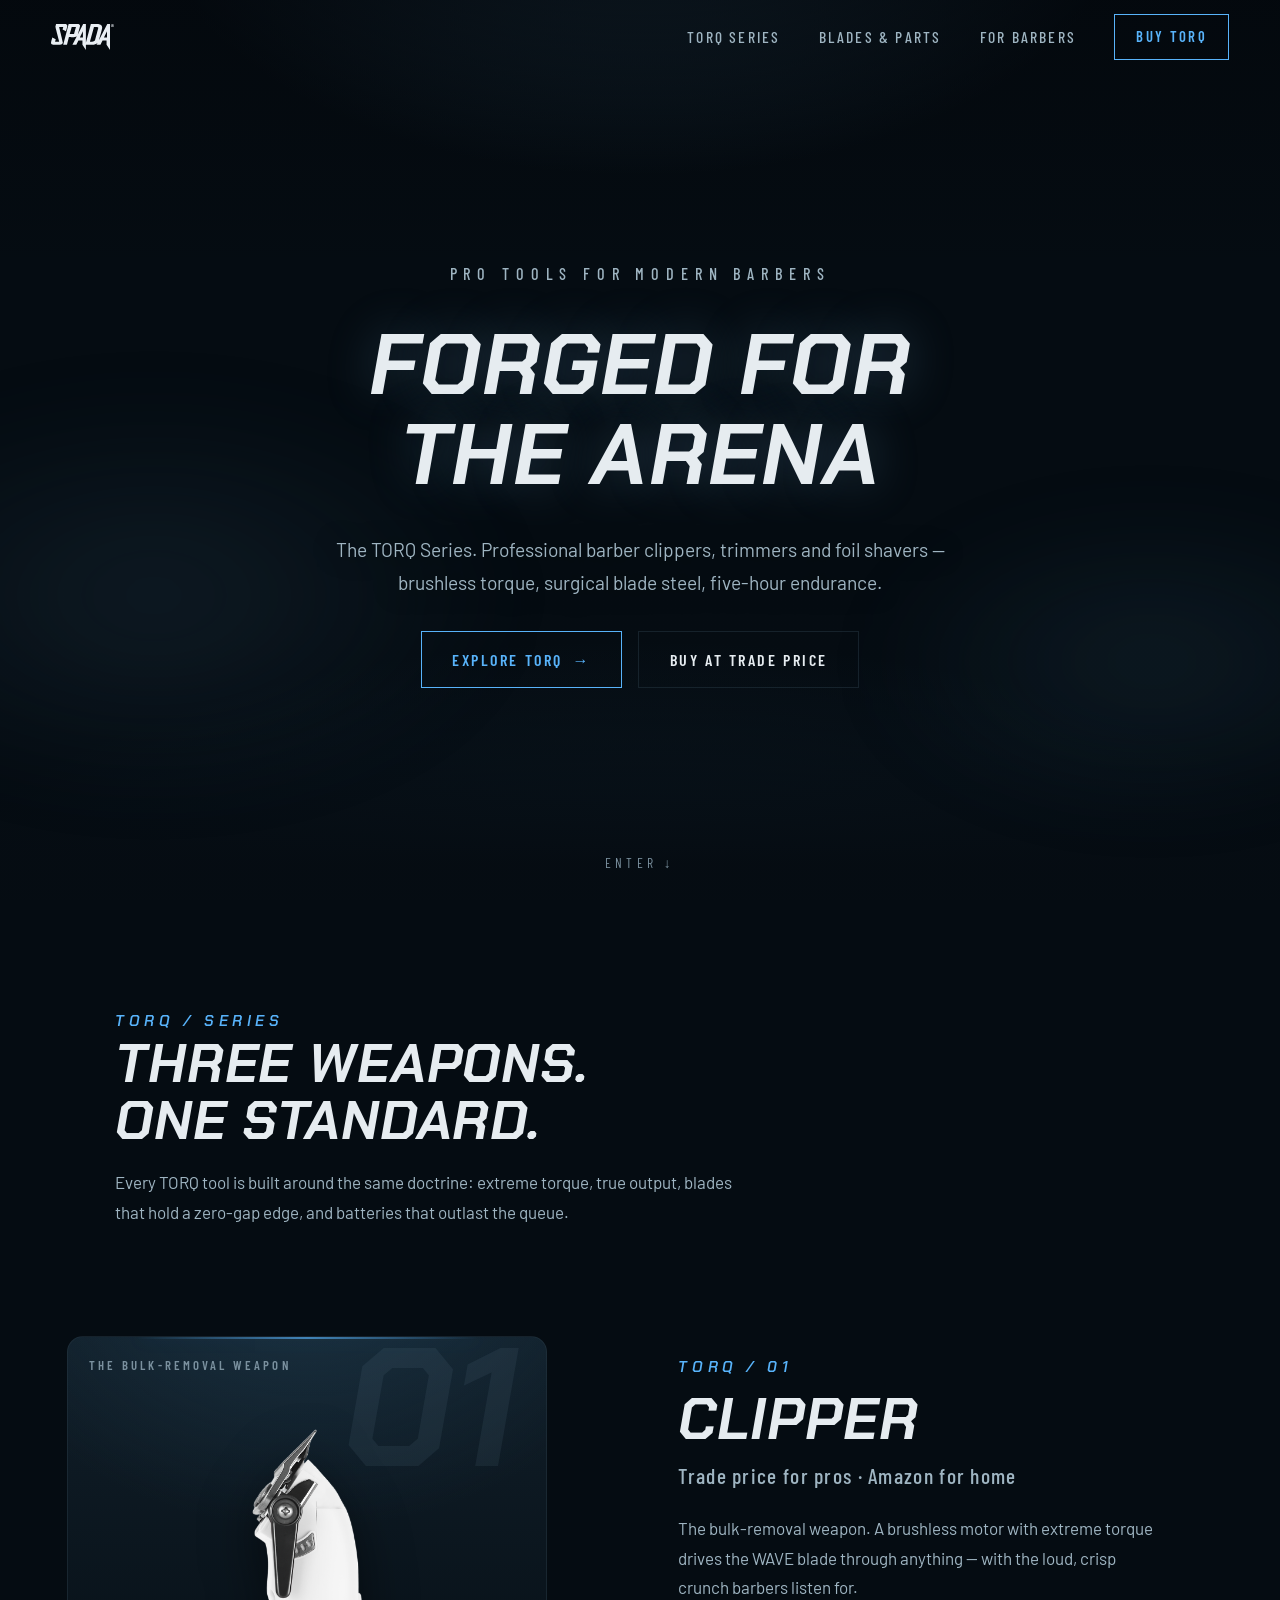
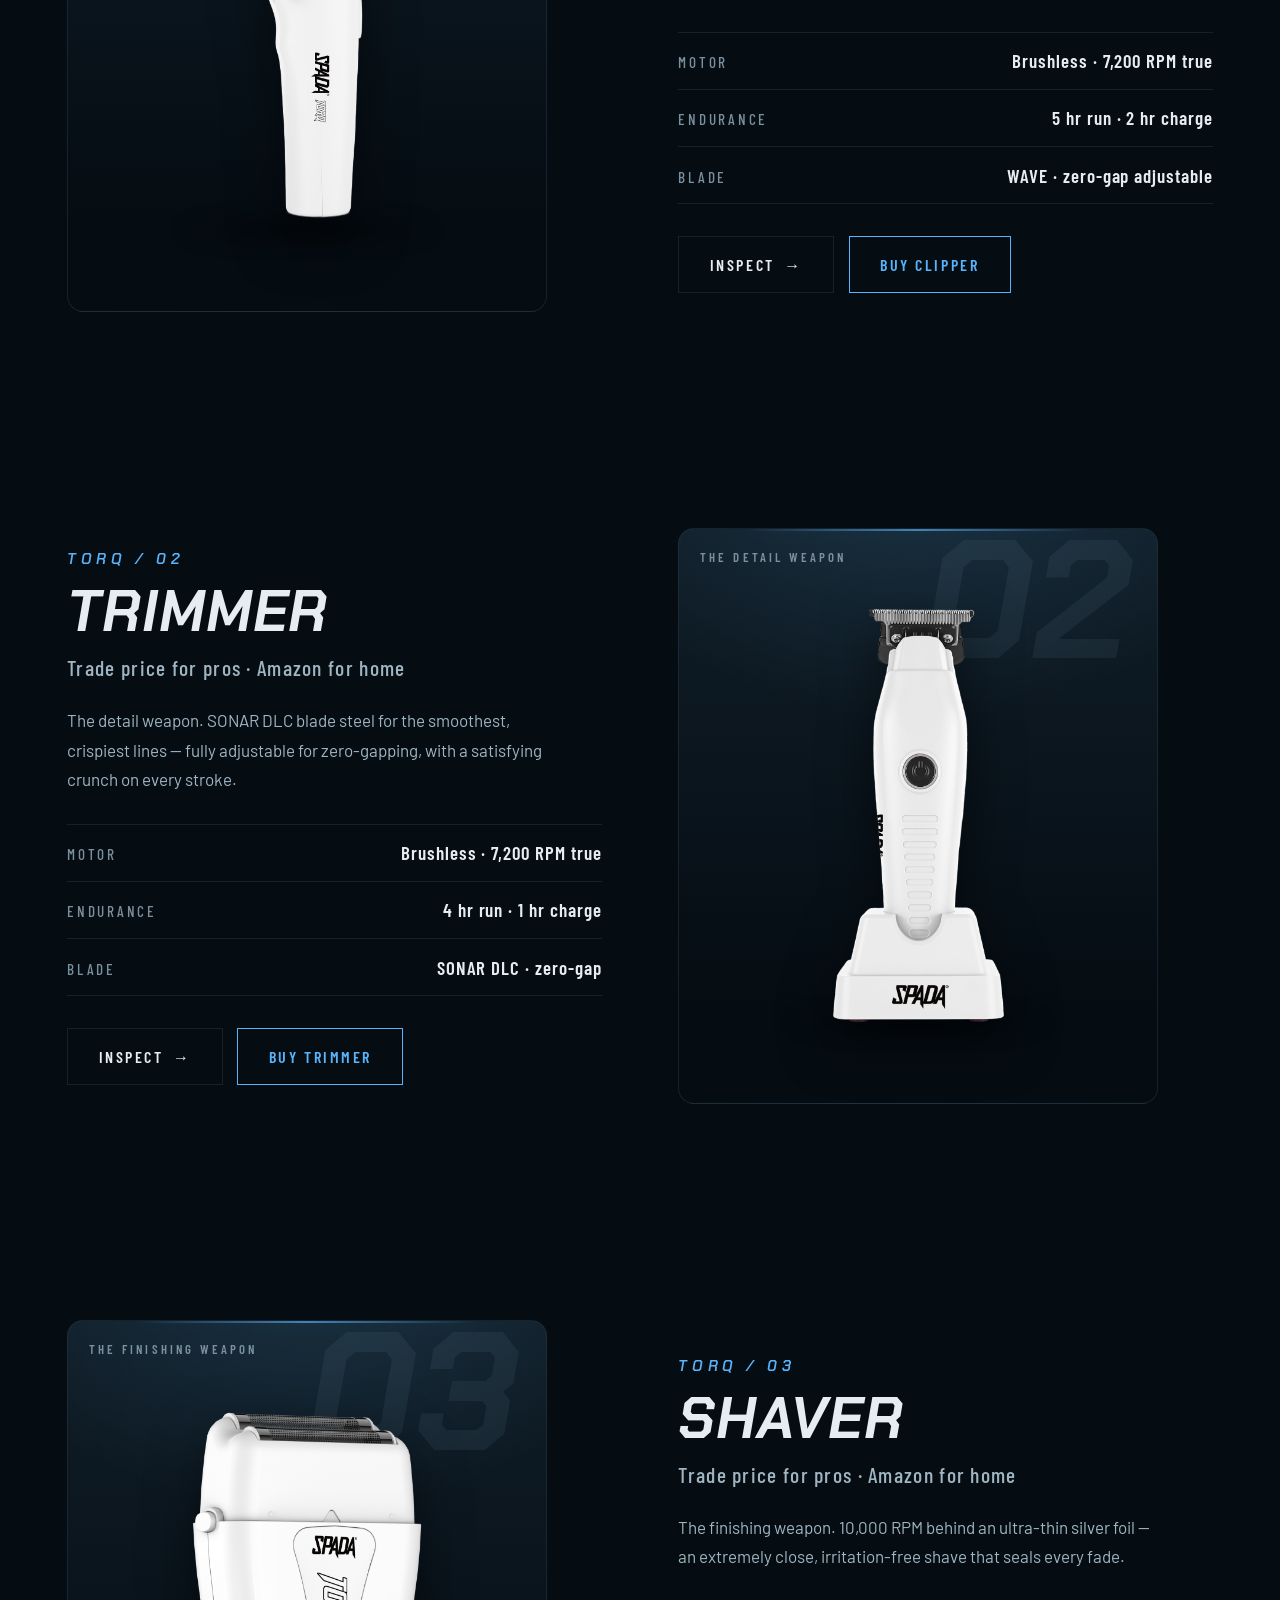
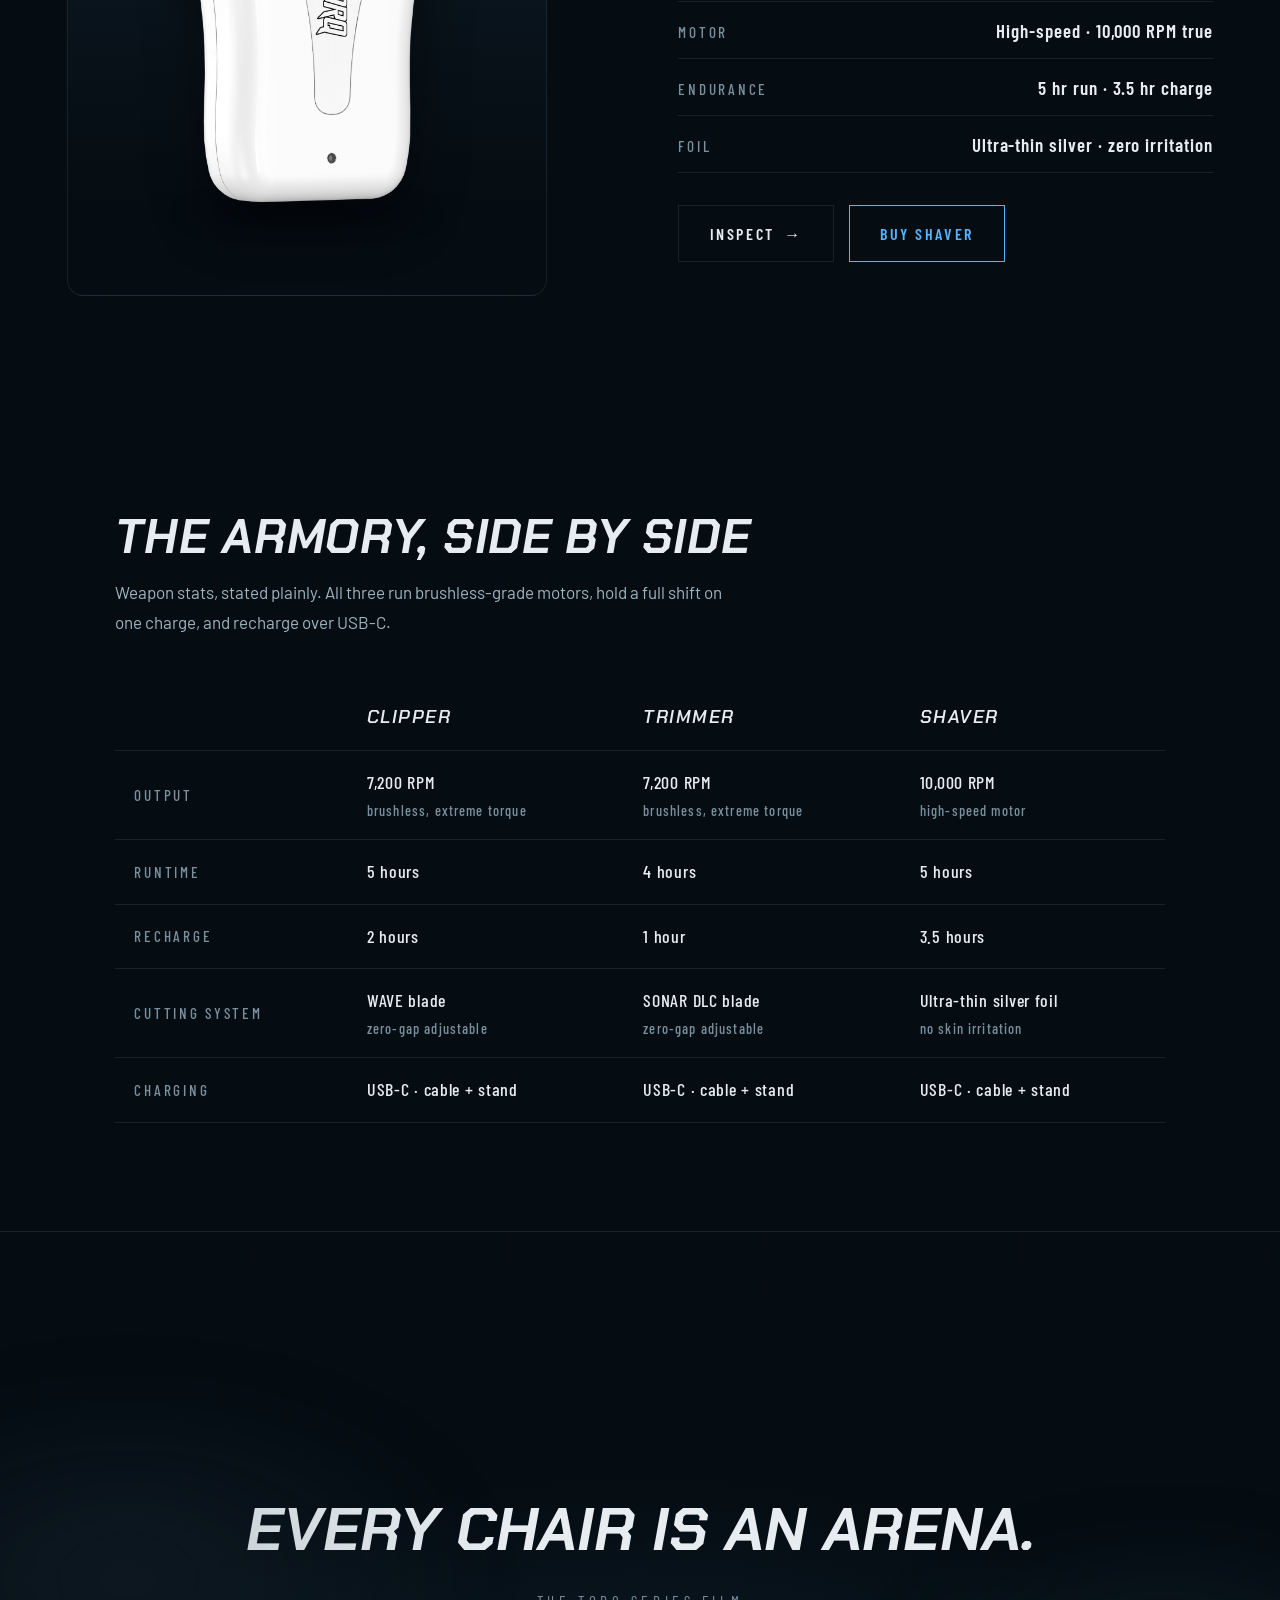
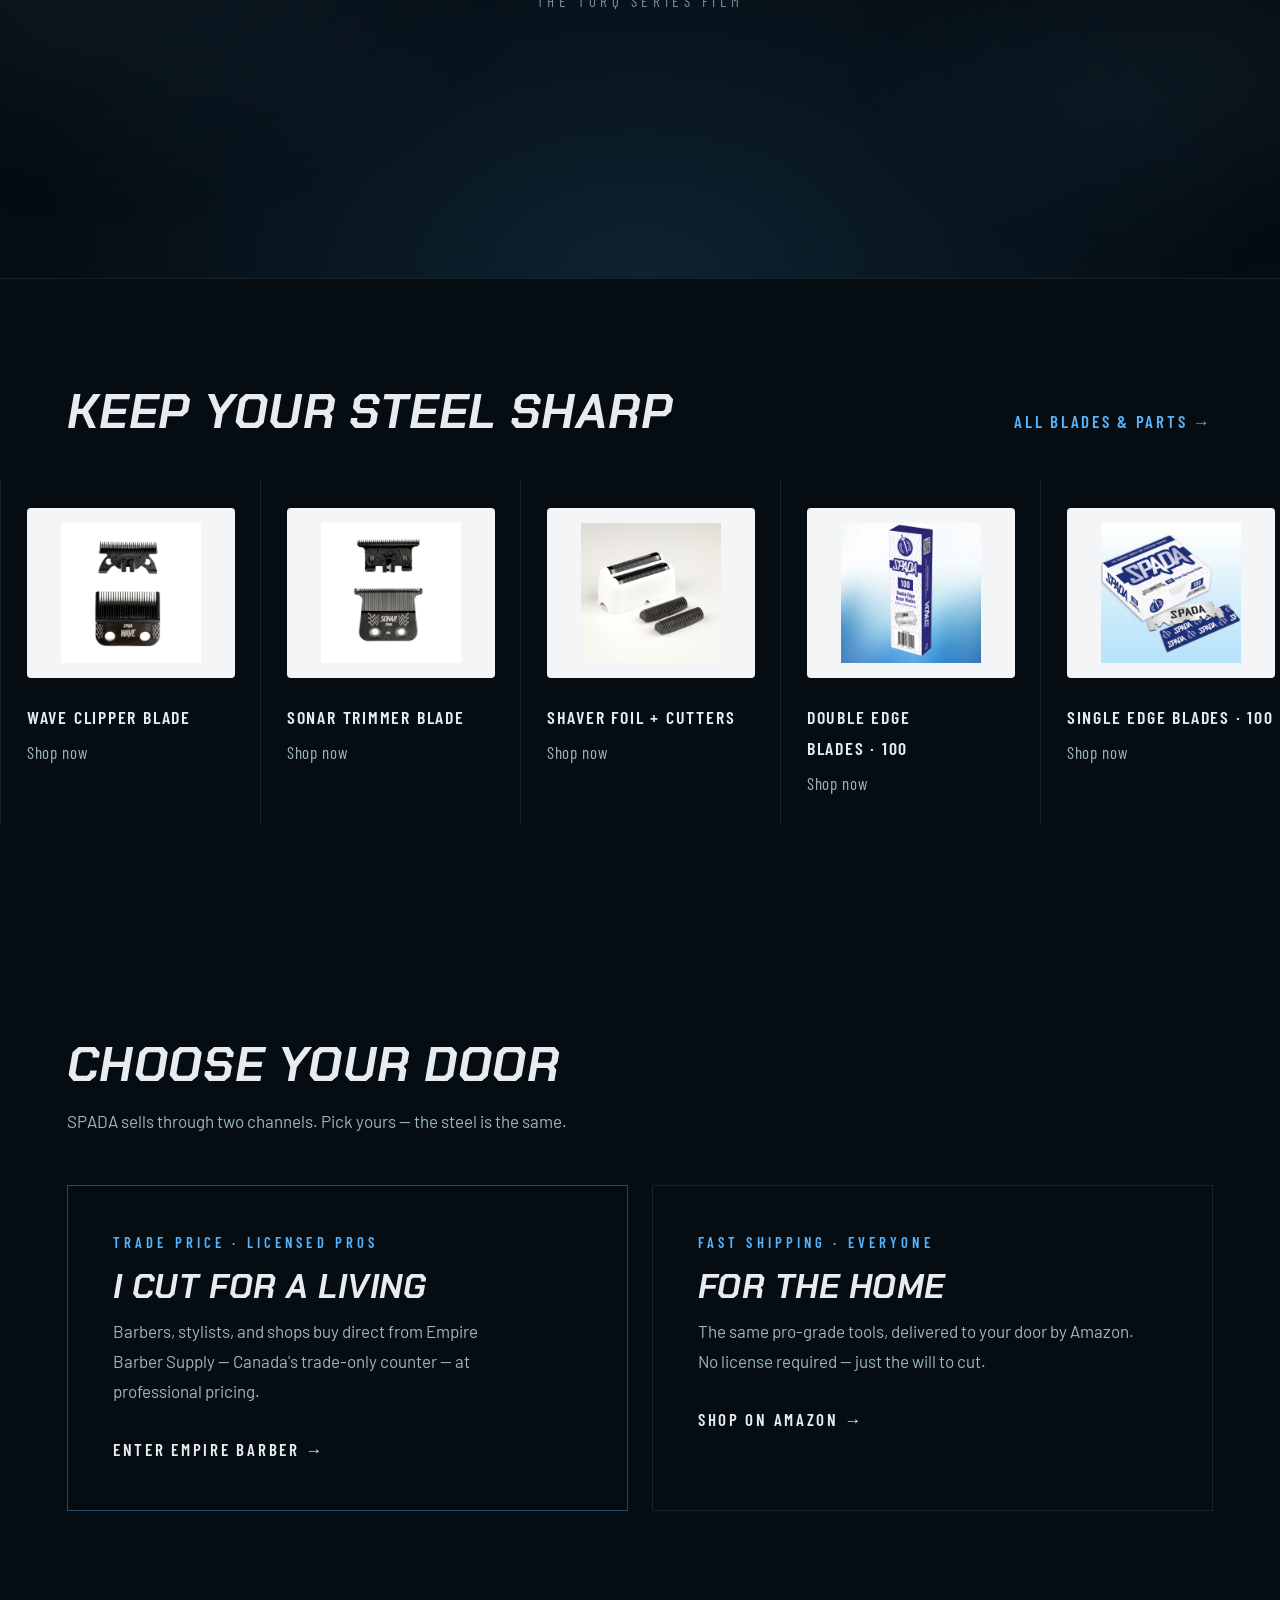
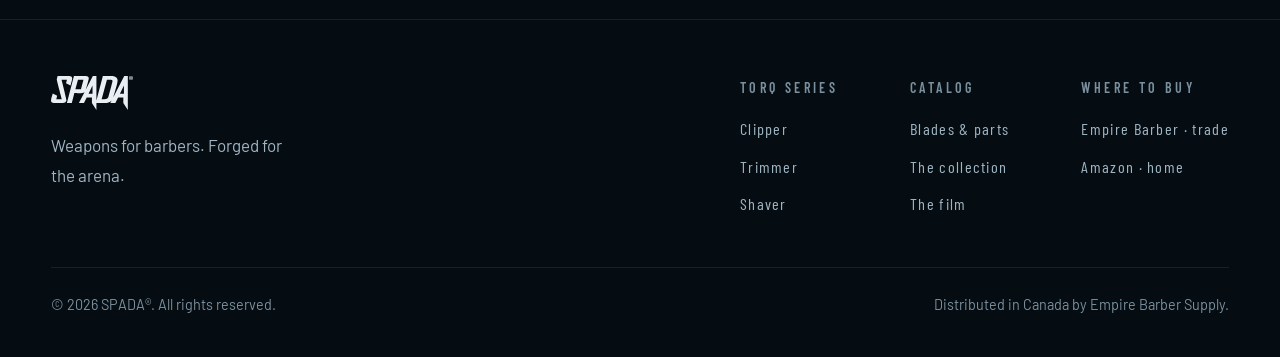
==== index.html @ 8cccd97f "Spada Barber website — TORQ Series campaign site Dark cinematic multi-page static site for the Spada" ====
<!DOCTYPE html>
<html lang="en">
<head>
<meta charset="UTF-8">
<meta name="viewport" content="width=device-width, initial-scale=1.0">
<title>SPADA® Barber Tools — TORQ Professional Clippers, Trimmers &amp; Foil Shavers | Canada</title>
<meta name="description" content="SPADA TORQ Series: professional cordless barber clippers, hair trimmers and foil shavers. Brushless motors, true 7,200 RPM, WAVE &amp; SONAR zero-gap blades, 5-hour battery, USB-C. Trade pricing for licensed barbers at Empire Barber Supply, Amazon for home barbers.">
<meta name="keywords" content="barber clippers, professional hair clippers Canada, cordless barber clipper, barber trimmer, zero gap trimmer, foil shaver barber, barber tools, barber supplies Canada, SPADA TORQ, brushless clipper, clipper for fades">
<meta name="robots" content="index, follow">
<meta name="theme-color" content="#0a0f15">
<link rel="canonical" href="https://www.spadabarber.com/">
<meta property="og:site_name" content="SPADA Barber">
<meta property="og:type" content="website">
<meta property="og:title" content="SPADA® — Forged for the Arena | TORQ Professional Barber Tools">
<meta property="og:description" content="Professional barber clippers, trimmers and foil shavers. Brushless torque, surgical blade steel, five-hour endurance. Three weapons, one standard.">
<meta property="og:url" content="https://www.spadabarber.com/">
<meta property="og:image" content="https://www.spadabarber.com/assets/images/renders/clipper-dock-34.png">
<meta property="og:locale" content="en_CA">
<meta name="twitter:card" content="summary_large_image">
<meta name="twitter:title" content="SPADA® — Forged for the Arena | TORQ Professional Barber Tools">
<meta name="twitter:description" content="Professional barber clippers, trimmers and foil shavers. Brushless torque, surgical blade steel, five-hour endurance.">
<meta name="twitter:image" content="https://www.spadabarber.com/assets/images/renders/clipper-dock-34.png">
<link rel="icon" type="image/svg+xml" href="assets/brand/favicon.svg">
<script type="application/ld+json">
{
  "@context": "https://schema.org",
  "@graph": [
    {
      "@type": "Organization",
      "@id": "https://www.spadabarber.com/#brand",
      "name": "SPADA Barber",
      "url": "https://www.spadabarber.com/",
      "logo": "https://www.spadabarber.com/assets/brand/spada-logo-chrome.svg",
      "description": "SPADA builds professional barber tools — the TORQ Series of cordless clippers, trimmers and foil shavers — sold at trade price to licensed barbers through Empire Barber Supply and on Amazon for home use.",
      "sameAs": ["https://www.empirebarber.ca/collections/spada"]
    },
    {
      "@type": "WebSite",
      "name": "SPADA Barber",
      "url": "https://www.spadabarber.com/",
      "publisher": { "@id": "https://www.spadabarber.com/#brand" }
    },
    {
      "@type": "ItemList",
      "name": "SPADA TORQ Series",
      "itemListElement": [
        { "@type": "ListItem", "position": 1, "name": "SPADA TORQ Clipper", "url": "https://www.spadabarber.com/torq-clipper.html" },
        { "@type": "ListItem", "position": 2, "name": "SPADA TORQ Trimmer", "url": "https://www.spadabarber.com/torq-trimmer.html" },
        { "@type": "ListItem", "position": 3, "name": "SPADA TORQ Shaver", "url": "https://www.spadabarber.com/torq-shaver.html" }
      ]
    }
  ]
}
</script>
<link rel="preconnect" href="https://fonts.googleapis.com">
<link rel="preconnect" href="https://fonts.gstatic.com" crossorigin>
<link href="https://fonts.googleapis.com/css2?family=Chakra+Petch:ital,wght@1,600;1,700&family=Barlow+Condensed:wght@500;600;700&family=Barlow:wght@400;500;600&display=swap" rel="stylesheet">
<link rel="stylesheet" href="css/main.css">
</head>
<body>

<header class="nav">
  <a class="wordmark" href="index.html" aria-label="SPADA home"><img src="assets/brand/spada-logo-chrome.svg" alt="SPADA®" width="145" height="60"></a>
  <button class="menu-toggle" aria-expanded="false" aria-label="Menu">
    <span></span><span></span><span></span>
  </button>
  <ul class="nav-links">
    <li><a href="#torq">TORQ Series</a></li>
    <li><a href="accessories.html">Blades &amp; Parts</a></li>
    <li><a href="#pro">For Barbers</a></li>
    <li><button class="btn btn-led" data-buy="collection">Buy TORQ</button></li>
  </ul>
</header>

<main>

<section class="hero">
  <div class="hero-film" aria-hidden="true">
    <video muted playsinline preload="auto" src="assets/videos/commercial-01.mp4"></video>
    <video muted playsinline preload="none" src="assets/videos/commercial-02.mp4"></video>
  </div>
  <div class="hero-scrim"></div>
  <div class="fog-layer fog-a" style="top: 42%; left: -18%;"></div>
  <div class="fog-layer fog-b" style="top: 55%; right: -14%;"></div>
  <div class="hero-stage">
    <p class="hero-kicker">Pro Tools for Modern Barbers</p>
    <h1 class="display">Forged for<br>the arena</h1>
    <p class="lede">The TORQ Series. Professional barber clippers, trimmers and foil shavers — brushless torque, surgical blade steel, five-hour endurance.</p>
    <div class="hero-ctas">
      <a class="btn btn-led" href="#torq">Explore TORQ <span class="arrow" aria-hidden="true">→</span></a>
      <a class="btn" href="#pro">Buy at trade price</a>
    </div>
  </div>
  <a class="scroll-cue" href="#torq">Enter ↓</a>
</section>

<section class="torq-intro" id="torq">
  <p class="blade-tag reveal">TORQ / Series</p>
  <h2 class="display reveal">Three weapons.<br>One standard.</h2>
  <p class="lede reveal">Every TORQ tool is built around the same doctrine: extreme torque, true output, blades that hold a zero-gap edge, and batteries that outlast the queue.</p>
</section>

<section class="showcase">
  <a class="showcase-stage reveal-stage" href="torq-clipper.html" aria-label="View the TORQ Clipper">
    <figure class="vitrine">
      <span class="vitrine-index" aria-hidden="true">01</span>
      <span class="vitrine-tag">The bulk-removal weapon</span>
      <img class="product" src="assets/images/renders/clipper-side.png" alt="SPADA TORQ professional cordless barber clipper, side profile with zero-gap taper lever" width="397" height="1400" loading="lazy">
    </figure>
  </a>
  <div class="showcase-copy">
    <p class="blade-tag reveal">TORQ / 01</p>
    <h3 class="display reveal">Clipper</h3>
    <p class="price reveal">Trade price for pros · Amazon for home</p>
    <p class="pitch reveal">The bulk-removal weapon. A brushless motor with extreme torque drives the WAVE blade through anything — with the loud, crisp crunch barbers listen for.</p>
    <dl class="spec-plaque reveal">
      <div><dt>Motor</dt><dd>Brushless · 7,200 RPM true</dd></div>
      <div><dt>Endurance</dt><dd>5 hr run · 2 hr charge</dd></div>
      <div><dt>Blade</dt><dd>WAVE · zero-gap adjustable</dd></div>
    </dl>
    <div class="showcase-ctas reveal">
      <a class="btn" href="torq-clipper.html">Inspect <span class="arrow" aria-hidden="true">→</span></a>
      <button class="btn btn-led" data-buy="torq-clipper">Buy Clipper</button>
    </div>
  </div>
</section>

<section class="showcase">
  <a class="showcase-stage reveal-stage" href="torq-trimmer.html" aria-label="View the TORQ Trimmer">
    <figure class="vitrine">
      <span class="vitrine-index" aria-hidden="true">02</span>
      <span class="vitrine-tag">The detail weapon</span>
      <img class="product" src="assets/images/products/spada-torq-trimmer/00.png" alt="SPADA TORQ Trimmer with exposed SONAR DLC blade" width="700" height="1247" loading="lazy">
    </figure>
  </a>
  <div class="showcase-copy">
    <p class="blade-tag reveal">TORQ / 02</p>
    <h3 class="display reveal">Trimmer</h3>
    <p class="price reveal">Trade price for pros · Amazon for home</p>
    <p class="pitch reveal">The detail weapon. SONAR DLC blade steel for the smoothest, crispiest lines — fully adjustable for zero-gapping, with a satisfying crunch on every stroke.</p>
    <dl class="spec-plaque reveal">
      <div><dt>Motor</dt><dd>Brushless · 7,200 RPM true</dd></div>
      <div><dt>Endurance</dt><dd>4 hr run · 1 hr charge</dd></div>
      <div><dt>Blade</dt><dd>SONAR DLC · zero-gap</dd></div>
    </dl>
    <div class="showcase-ctas reveal">
      <a class="btn" href="torq-trimmer.html">Inspect <span class="arrow" aria-hidden="true">→</span></a>
      <button class="btn btn-led" data-buy="torq-trimmer">Buy Trimmer</button>
    </div>
  </div>
</section>

<section class="showcase">
  <a class="showcase-stage reveal-stage" href="torq-shaver.html" aria-label="View the TORQ Shaver">
    <figure class="vitrine">
      <span class="vitrine-index" aria-hidden="true">03</span>
      <span class="vitrine-tag">The finishing weapon</span>
      <img class="product" src="assets/images/renders/shaver-34.png" alt="SPADA TORQ foil shaver for barbers with ultra-thin silver foil head" width="819" height="1400" loading="lazy">
    </figure>
  </a>
  <div class="showcase-copy">
    <p class="blade-tag reveal">TORQ / 03</p>
    <h3 class="display reveal">Shaver</h3>
    <p class="price reveal">Trade price for pros · Amazon for home</p>
    <p class="pitch reveal">The finishing weapon. 10,000 RPM behind an ultra-thin silver foil — an extremely close, irritation-free shave that seals every fade.</p>
    <dl class="spec-plaque reveal">
      <div><dt>Motor</dt><dd>High-speed · 10,000 RPM true</dd></div>
      <div><dt>Endurance</dt><dd>5 hr run · 3.5 hr charge</dd></div>
      <div><dt>Foil</dt><dd>Ultra-thin silver · zero irritation</dd></div>
    </dl>
    <div class="showcase-ctas reveal">
      <a class="btn" href="torq-shaver.html">Inspect <span class="arrow" aria-hidden="true">→</span></a>
      <button class="btn btn-led" data-buy="torq-shaver">Buy Shaver</button>
    </div>
  </div>
</section>

<section class="armory">
  <h2 class="display reveal">The armory, side by side</h2>
  <p class="lede reveal">Weapon stats, stated plainly. All three run brushless-grade motors, hold a full shift on one charge, and recharge over USB-C.</p>
  <div class="armory-table-wrap reveal">
    <table>
      <thead>
        <tr>
          <th scope="col"><span class="visually-hidden">Spec</span></th>
          <th scope="col"><a href="torq-clipper.html">Clipper</a></th>
          <th scope="col"><a href="torq-trimmer.html">Trimmer</a></th>
          <th scope="col"><a href="torq-shaver.html">Shaver</a></th>
        </tr>
      </thead>
      <tbody>
        <tr>
          <th scope="row">Output</th>
          <td>7,200 RPM <span class="sub">brushless, extreme torque</span></td>
          <td>7,200 RPM <span class="sub">brushless, extreme torque</span></td>
          <td>10,000 RPM <span class="sub">high-speed motor</span></td>
        </tr>
        <tr>
          <th scope="row">Runtime</th>
          <td>5 hours</td>
          <td>4 hours</td>
          <td>5 hours</td>
        </tr>
        <tr>
          <th scope="row">Recharge</th>
          <td>2 hours</td>
          <td>1 hour</td>
          <td>3.5 hours</td>
        </tr>
        <tr>
          <th scope="row">Cutting system</th>
          <td>WAVE blade <span class="sub">zero-gap adjustable</span></td>
          <td>SONAR DLC blade <span class="sub">zero-gap adjustable</span></td>
          <td>Ultra-thin silver foil <span class="sub">no skin irritation</span></td>
        </tr>
        <tr>
          <th scope="row">Charging</th>
          <td>USB-C · cable + stand</td>
          <td>USB-C · cable + stand</td>
          <td>USB-C · cable + stand</td>
        </tr>
      </tbody>
    </table>
  </div>
</section>

<section class="film-band" id="film">
  <div class="hero-media">
    <video muted loop playsinline preload="none" aria-hidden="true">
      <source src="assets/videos/commercial-02.mp4" type="video/mp4">
    </video>
  </div>
  <div class="film-scrim"></div>
  <div class="fog-layer fog-a" style="top: 20%; left: -20%;"></div>
  <div class="fog-layer fog-b" style="bottom: 5%; right: -15%;"></div>
  <div>
    <blockquote class="reveal">Every chair is an arena.</blockquote>
    <p class="attribution reveal">The TORQ Series film</p>
  </div>
</section>

<section class="rack-section">
  <div class="rack-head">
    <h2 class="display reveal">Keep your steel sharp</h2>
    <a class="rack-link" href="accessories.html">All blades &amp; parts →</a>
  </div>
  <div class="rack reveal">
    <a class="rack-item" href="accessories.html">
      <div class="rack-img"><img src="assets/images/products/spada-wave-clipper-blade/00.png" alt="WAVE replacement clipper blade" loading="lazy"></div>
      <h3>WAVE Clipper Blade</h3>
      <p class="price">Shop now</p>
    </a>
    <a class="rack-item" href="accessories.html">
      <div class="rack-img"><img src="assets/images/products/spada-sonar-trimmer-blade/00.png" alt="SONAR DLC replacement trimmer blade" loading="lazy"></div>
      <h3>SONAR Trimmer Blade</h3>
      <p class="price">Shop now</p>
    </a>
    <a class="rack-item" href="accessories.html">
      <div class="rack-img"><img src="assets/images/products/spada-torq-shaver-replacement-foil-head-and-cutters/00.png" alt="TORQ Shaver replacement foil head and cutters" loading="lazy"></div>
      <h3>Shaver Foil + Cutters</h3>
      <p class="price">Shop now</p>
    </a>
    <a class="rack-item" href="accessories.html">
      <div class="rack-img"><img src="assets/images/products/spada-double-edge-razor-blade/00.png" alt="Box of 100 SPADA double edge razor blades" loading="lazy"></div>
      <h3>Double Edge Blades · 100</h3>
      <p class="price">Shop now</p>
    </a>
    <a class="rack-item" href="accessories.html">
      <div class="rack-img"><img src="assets/images/products/spada-single-edge-razor-blade/00.png" alt="Box of 100 SPADA single edge razor blades" loading="lazy"></div>
      <h3>Single Edge Blades · 100</h3>
      <p class="price">Shop now</p>
    </a>
    <a class="rack-item" href="accessories.html">
      <div class="rack-img"><img src="assets/images/products/spada-cam-follower-for-clipper/00.png" alt="Cam follower replacement part for the TORQ Clipper" loading="lazy"></div>
      <h3>Cam Follower · Clipper</h3>
      <p class="price">Shop now</p>
    </a>
    <a class="rack-item" href="accessories.html">
      <div class="rack-img"><img src="assets/images/products/spada-cam-follower/00.png" alt="Cam follower replacement part for the TORQ Trimmer" loading="lazy"></div>
      <h3>Cam Follower · Trimmer</h3>
      <p class="price">Shop now</p>
    </a>
  </div>
</section>

<section class="doors" id="pro">
  <h2 class="display reveal">Choose your door</h2>
  <p class="lede reveal">SPADA sells through two channels. Pick yours — the steel is the same.</p>
  <div class="doors-grid reveal">
    <a class="door door-pro" href="https://www.empirebarber.ca/collections/spada" target="_blank" rel="noopener">
      <p class="door-eyebrow">Trade price · licensed pros</p>
      <h3 class="display">I cut for a living</h3>
      <p>Barbers, stylists, and shops buy direct from Empire Barber Supply — Canada's trade-only counter — at professional pricing.</p>
      <p class="door-cta">Enter Empire Barber <span class="arrow" aria-hidden="true">→</span></p>
    </a>
    <a class="door" href="https://www.amazon.ca/s?k=spada+barber" target="_blank" rel="noopener">
      <p class="door-eyebrow">Fast shipping · everyone</p>
      <h3 class="display">For the home</h3>
      <p>The same pro-grade tools, delivered to your door by Amazon. No license required — just the will to cut.</p>
      <p class="door-cta">Shop on Amazon <span class="arrow" aria-hidden="true">→</span></p>
    </a>
  </div>
</section>

</main>

<footer>
  <div class="footer-inner">
    <div>
      <a class="wordmark" href="index.html" aria-label="SPADA home"><img src="assets/brand/spada-logo-chrome.svg" alt="SPADA®" width="145" height="60"></a>
      <p class="lede" style="margin-top: 0.8rem; max-width: 30ch;">Weapons for barbers. Forged for the arena.</p>
    </div>
    <div class="footer-cols">
      <nav aria-label="TORQ Series">
        <p class="col-title">TORQ Series</p>
        <a href="torq-clipper.html">Clipper</a>
        <a href="torq-trimmer.html">Trimmer</a>
        <a href="torq-shaver.html">Shaver</a>
      </nav>
      <nav aria-label="Catalog">
        <p class="col-title">Catalog</p>
        <a href="accessories.html">Blades &amp; parts</a>
        <a href="index.html#torq">The collection</a>
        <a href="index.html#film">The film</a>
      </nav>
      <nav aria-label="Buy">
        <p class="col-title">Where to buy</p>
        <a href="https://www.empirebarber.ca/collections/spada" target="_blank" rel="noopener">Empire Barber · trade</a>
        <a href="https://www.amazon.ca/s?k=spada+barber" target="_blank" rel="noopener">Amazon · home</a>
      </nav>
    </div>
  </div>
  <div class="footer-legal">
    <p>© 2026 SPADA®. All rights reserved.</p>
    <p>Distributed in Canada by Empire Barber Supply.</p>
  </div>
</footer>

<dialog class="buy-dialog" id="buy-dialog" aria-labelledby="buy-title">
  <div class="buy-dialog-inner">
    <button class="buy-close" aria-label="Close">✕</button>
    <p class="buy-product-name">TORQ Collection</p>
    <h2 id="buy-title">Choose your door</h2>
    <a class="door door-pro" data-door="empire" href="https://www.empirebarber.ca/collections/spada" target="_blank" rel="noopener">
      <span class="badge">Trade price</span>
      <h3 class="display">I cut for a living</h3>
      <p>Licensed pros buy direct from Empire Barber Supply at trade pricing.</p>
      <span class="door-cta">Enter Empire Barber <span class="arrow" aria-hidden="true">→</span></span>
    </a>
    <a class="door" data-door="amazon" href="https://www.amazon.ca/s?k=spada+barber" target="_blank" rel="noopener">
      <span class="badge">Fast shipping</span>
      <h3 class="display">For the home</h3>
      <p>Same steel, delivered by Amazon. No license required.</p>
      <span class="door-cta">Shop on Amazon <span class="arrow" aria-hidden="true">→</span></span>
    </a>
  </div>
</dialog>

<script src="js/main.js"></script>
</body>
</html>
---- css/main.css ----
/* ============================================================
   SPADA — "The Arena" design system
   Steel-blue night grade · fog · spotlight staging · LED accent
   ============================================================ */

:root {
  --night: oklch(15% 0.018 245);
  --night-2: oklch(19% 0.022 243);
  --steel: oklch(27% 0.03 240);
  --steel-hair: oklch(32% 0.03 240 / 0.55);
  --fog: oklch(76% 0.03 235);
  --fog-dim: oklch(64% 0.032 237);
  --chrome: oklch(94% 0.008 235);
  --led: oklch(74% 0.135 245);
  --led-deep: oklch(58% 0.15 248);
  --led-glow: oklch(74% 0.135 245 / 0.28);
  --led-tint: oklch(74% 0.135 245 / 0.09);

  --font-display: "Chakra Petch", sans-serif;
  --font-cond: "Barlow Condensed", sans-serif;
  --font-body: "Barlow", sans-serif;

  --ease-out: cubic-bezier(0.22, 1, 0.36, 1);
  --z-nav: 100;
  --z-menu: 200;

  --gutter: clamp(1.25rem, 4vw, 4rem);
  --section: clamp(5rem, 12vh, 9rem);
}

@supports not (color: oklch(50% 0.1 200)) {
  :root {
    --night: #0a0f15;
    --night-2: #101823;
    --steel: #1c2938;
    --steel-hair: rgba(50, 68, 88, 0.55);
    --fog: #a3bacd;
    --fog-dim: #7e94a7;
    --chrome: #e9eef3;
    --led: #58b6ff;
    --led-deep: #1f7fd6;
    --led-glow: rgba(88, 182, 255, 0.28);
    --led-tint: rgba(88, 182, 255, 0.09);
  }
}

/* ---------- Reset ---------- */
*, *::before, *::after { box-sizing: border-box; }
* { margin: 0; }
html { scroll-behavior: smooth; }
body {
  background: var(--night);
  color: var(--chrome);
  font-family: var(--font-body);
  font-size: 1.0625rem;
  line-height: 1.75;
  -webkit-font-smoothing: antialiased;
  overflow-x: hidden;
}
img, video { display: block; max-width: 100%; }
a { color: inherit; }
button { font: inherit; color: inherit; background: none; border: none; cursor: pointer; }
::selection { background: var(--led-deep); color: var(--chrome); }

h1, h2, h3 { text-wrap: balance; }
p { text-wrap: pretty; }

:focus-visible {
  outline: 2px solid var(--led);
  outline-offset: 3px;
  border-radius: 2px;
}

.visually-hidden {
  position: absolute;
  width: 1px;
  height: 1px;
  overflow: hidden;
  clip-path: inset(50%);
  white-space: nowrap;
}

/* ---------- Type voices ---------- */
.display {
  font-family: var(--font-display);
  font-style: italic;
  font-weight: 700;
  text-transform: uppercase;
  letter-spacing: 0.015em;
  line-height: 1.05;
}
.stat-voice {
  font-family: var(--font-cond);
  font-weight: 600;
  letter-spacing: 0.08em;
  text-transform: uppercase;
}
.lede {
  color: var(--fog);
  max-width: 62ch;
}

/* ---------- Buttons ---------- */
.btn {
  display: inline-flex;
  align-items: center;
  gap: 0.6rem;
  font-family: var(--font-cond);
  font-weight: 600;
  font-size: 1rem;
  letter-spacing: 0.16em;
  text-transform: uppercase;
  text-decoration: none;
  padding: 0.85rem 1.9rem;
  border: 1px solid var(--steel-hair);
  color: var(--chrome);
  background: transparent;
  transition: border-color 0.35s var(--ease-out), background 0.35s var(--ease-out),
    box-shadow 0.35s var(--ease-out), color 0.35s var(--ease-out);
}
.btn:hover { border-color: var(--fog-dim); background: rgba(163, 186, 205, 0.06); }

.btn-led {
  border-color: var(--led);
  color: var(--led);
}
.btn-led:hover {
  background: var(--led-tint);
  box-shadow: 0 0 22px var(--led-glow);
  border-color: var(--led);
  color: var(--led);
}
.btn .arrow { transition: transform 0.35s var(--ease-out); }
.btn:hover .arrow { transform: translateX(4px); }

/* ---------- Nav ---------- */
.nav {
  position: fixed;
  inset: 0 0 auto 0;
  z-index: var(--z-nav);
  display: flex;
  align-items: center;
  justify-content: space-between;
  gap: 1rem;
  padding: 0.9rem var(--gutter);
  transition: background 0.4s var(--ease-out), border-color 0.4s var(--ease-out);
  border-bottom: 1px solid transparent;
}
.nav.scrolled {
  background: oklch(15% 0.018 245 / 0.82);
  -webkit-backdrop-filter: blur(14px);
  backdrop-filter: blur(14px);
  border-bottom-color: var(--steel-hair);
}
.wordmark {
  display: inline-flex;
  align-items: center;
  text-decoration: none;
  line-height: 1;
}
.wordmark img { height: 26px; width: auto; display: block; }
footer .wordmark img { height: 34px; }
.nav-links {
  display: flex;
  align-items: center;
  gap: clamp(1.2rem, 3vw, 2.4rem);
  list-style: none;
  padding: 0;
}
.nav-links a:not(.btn) {
  font-family: var(--font-cond);
  font-weight: 500;
  font-size: 0.98rem;
  letter-spacing: 0.14em;
  text-transform: uppercase;
  text-decoration: none;
  color: var(--fog);
  transition: color 0.3s var(--ease-out);
}
.nav-links a:not(.btn):hover, .nav-links a[aria-current="page"] { color: var(--chrome); }
.nav-links .btn { padding: 0.55rem 1.3rem; font-size: 0.92rem; }

.menu-toggle {
  display: none;
  flex-direction: column;
  justify-content: center;
  gap: 6px;
  width: 44px;
  height: 44px;
  align-items: center;
}
.menu-toggle span {
  display: block;
  width: 24px;
  height: 2px;
  background: var(--chrome);
  transition: transform 0.35s var(--ease-out), opacity 0.35s var(--ease-out);
}

@media (max-width: 820px) {
  .menu-toggle { display: inline-flex; }
  .nav-links {
    position: fixed;
    inset: 0;
    z-index: var(--z-menu);
    flex-direction: column;
    justify-content: center;
    gap: 2.2rem;
    background: oklch(13% 0.018 245 / 0.97);
    -webkit-backdrop-filter: blur(18px);
    backdrop-filter: blur(18px);
    opacity: 0;
    pointer-events: none;
    transition: opacity 0.4s var(--ease-out);
  }
  body.menu-open .nav-links { opacity: 1; pointer-events: auto; }
  body.menu-open { overflow: hidden; }
  .nav-links a:not(.btn) { font-size: 1.5rem; }
  body.menu-open .menu-toggle { position: relative; z-index: calc(var(--z-menu) + 1); }
  body.menu-open .menu-toggle span:nth-child(1) { transform: translateY(8px) rotate(45deg); }
  body.menu-open .menu-toggle span:nth-child(2) { opacity: 0; }
  body.menu-open .menu-toggle span:nth-child(3) { transform: translateY(-8px) rotate(-45deg); }
}

/* ---------- Fog atmosphere ---------- */
.fog-layer {
  position: absolute;
  border-radius: 50%;
  pointer-events: none;
  opacity: 0.55;
  filter: blur(clamp(24px, 3vw, 44px));
  will-change: transform;
}
.fog-a {
  width: 60vw; height: 34vw;
  background: radial-gradient(ellipse, oklch(40% 0.05 240 / 0.42) 0%, oklch(40% 0.05 240 / 0.18) 38%, transparent 68%);
  animation: fog-drift-a 46s ease-in-out infinite alternate;
}
.fog-b {
  width: 48vw; height: 26vw;
  background: radial-gradient(ellipse, oklch(45% 0.06 235 / 0.32) 0%, oklch(45% 0.06 235 / 0.14) 40%, transparent 68%);
  animation: fog-drift-b 58s ease-in-out infinite alternate;
}
@keyframes fog-drift-a {
  from { transform: translate3d(-6%, 0, 0) scale(1); }
  to { transform: translate3d(9%, -4%, 0) scale(1.15); }
}
@keyframes fog-drift-b {
  from { transform: translate3d(5%, 2%, 0) scale(1.1); }
  to { transform: translate3d(-8%, -3%, 0) scale(0.95); }
}

/* ---------- Hero ---------- */
.hero {
  position: relative;
  min-height: 100svh;
  display: grid;
  place-items: center;
  text-align: center;
  overflow: clip;
  padding: 7rem var(--gutter) 4rem;
  isolation: isolate;
}
.hero-media {
  position: absolute;
  inset: 0;
  z-index: -2;
}
.hero-media video {
  width: 100%;
  height: 100%;
  object-fit: cover;
  opacity: 0;
  transition: opacity 1.2s var(--ease-out);
}
.hero-media.has-video video { opacity: 1; }

/* Back-to-back commercial playlist: two stacked films crossfading at low
   opacity so the centered copy stays the loudest thing in the frame. */
.hero-film {
  position: absolute;
  inset: 0;
  z-index: -2;
}
.hero-film video {
  position: absolute;
  inset: 0;
  width: 100%;
  height: 100%;
  object-fit: cover;
  opacity: 0;
  transition: opacity 1.4s var(--ease-out);
}
.hero-film video.playing { opacity: 0.42; }
.hero-scrim {
  position: absolute;
  inset: 0;
  z-index: -1;
  background:
    linear-gradient(to bottom, oklch(12% 0.015 245 / 0.6), transparent 30%, transparent 62%, var(--night) 96%),
    radial-gradient(ellipse 90% 60% at 50% 112%, oklch(38% 0.06 240 / 0.55), transparent 68%),
    radial-gradient(ellipse 55% 45% at 50% -12%, oklch(52% 0.07 238 / 0.4), transparent 70%);
}
.hero-stage {
  position: relative;
  display: grid;
  justify-items: center;
  gap: clamp(1.4rem, 3.5vh, 2.6rem);
  max-width: 60rem;
}
.hero-kicker {
  font-family: var(--font-cond);
  font-weight: 500;
  font-size: 1.02rem;
  letter-spacing: 0.42em;
  text-transform: uppercase;
  color: var(--fog);
}
.hero h1 {
  font-size: clamp(2.6rem, 8vw, 5.4rem);
  text-shadow: 0 0 48px oklch(70% 0.08 240 / 0.3);
}
.hero .lede { font-size: clamp(1.05rem, 1.6vw, 1.2rem); margin-inline: auto; }
.hero-ctas { display: flex; flex-wrap: wrap; gap: 1rem; justify-content: center; }

.hero .lede { text-shadow: 0 1px 24px oklch(8% 0.015 245 / 0.8); }

.scroll-cue {
  position: absolute;
  bottom: 1.6rem;
  left: 50%;
  translate: -50% 0;
  font-family: var(--font-cond);
  font-size: 0.85rem;
  letter-spacing: 0.3em;
  text-transform: uppercase;
  color: var(--fog-dim);
  text-decoration: none;
  animation: cue-pulse 2.6s ease-in-out infinite;
}
@keyframes cue-pulse {
  0%, 100% { transform: translateY(0); opacity: 0.7; }
  50% { transform: translateY(6px); opacity: 1; }
}

/* ---------- Display-case vitrine (homepage product staging) ----------
   A framed studio "case": seamless cove sweep backdrop, an overhead LED
   light bar, a real soft contact shadow that grounds the tool, and a large
   ghosted index numeral. Replaces the old floating-mirror treatment. */
.vitrine {
  position: relative;
  margin: 0;
  display: grid;
  place-items: center;
  width: 100%;
  max-width: 480px;
  aspect-ratio: 5 / 6;
  padding: clamp(1.5rem, 4vw, 3rem);
  border: 1px solid var(--steel-hair);
  border-radius: 16px;
  overflow: hidden;
  isolation: isolate;
  background:
    radial-gradient(125% 78% at 50% -12%, oklch(35% 0.05 240 / 0.6), transparent 58%),
    linear-gradient(to bottom, oklch(23% 0.028 242), oklch(15% 0.018 245) 84%);
  transition: border-color 0.5s var(--ease-out), transform 0.6s var(--ease-out);
}
/* overhead LED light bar across the top of the case */
.vitrine::before {
  content: "";
  position: absolute;
  top: 0;
  left: 14%;
  right: 14%;
  height: 2px;
  z-index: 3;
  background: linear-gradient(to right, transparent, var(--led), transparent);
  opacity: 0.65;
  box-shadow: 0 0 20px var(--led-glow);
  transition: opacity 0.5s var(--ease-out);
}
/* real contact shadow — grounds the product on the floor of the case */
.vitrine::after {
  content: "";
  position: absolute;
  left: 50%;
  bottom: 12%;
  width: 54%;
  height: 24px;
  translate: -50% 0;
  z-index: 1;
  border-radius: 50%;
  background: radial-gradient(ellipse, oklch(4% 0.01 245 / 0.75), transparent 72%);
  filter: blur(10px);
  transition: width 0.6s var(--ease-out), opacity 0.6s var(--ease-out);
}
.vitrine-index {
  position: absolute;
  top: 0.4rem;
  right: clamp(0.6rem, 2.5vw, 1.8rem);
  z-index: 0;
  font-family: var(--font-display);
  font-style: italic;
  font-weight: 700;
  font-size: clamp(6rem, 15vw, 10.5rem);
  line-height: 0.78;
  color: oklch(72% 0.05 240 / 0.09);
  pointer-events: none;
  user-select: none;
}
.vitrine-tag {
  position: absolute;
  top: 1.1rem;
  left: 1.3rem;
  z-index: 3;
  font-family: var(--font-cond);
  font-weight: 600;
  font-size: 0.8rem;
  letter-spacing: 0.24em;
  text-transform: uppercase;
  color: var(--fog-dim);
}
.vitrine .product {
  position: absolute;
  inset: 0;
  margin: auto;
  z-index: 2;
  width: 74%;
  height: 72%;
  object-fit: contain;
  object-position: center;
  filter: drop-shadow(0 20px 26px oklch(4% 0.01 245 / 0.5));
  transition: transform 0.6s var(--ease-out);
}
.showcase-stage { text-decoration: none; display: block; }
.showcase-stage:hover .vitrine { border-color: oklch(48% 0.07 240 / 0.65); }
.showcase-stage:hover .vitrine::before { opacity: 1; }
.showcase-stage:hover .vitrine::after { width: 60%; opacity: 0.9; }
.showcase-stage:hover .vitrine .product { transform: translateY(-10px); }

/* ---------- Spotlight product staging (product-detail hero) ---------- */
.stage {
  position: relative;
  display: grid;
  justify-items: center;
  isolation: isolate;
  padding: clamp(2rem, 5vw, 4rem) 0 0;
}
.stage::before {
  content: "";
  position: absolute;
  inset: -12% -20% auto;
  height: 120%;
  z-index: -1;
  background: radial-gradient(ellipse 46% 58% at 50% 6%, oklch(58% 0.07 238 / 0.34), transparent 68%);
}
.stage::after {
  content: "";
  position: absolute;
  left: 50%;
  bottom: 8%;
  width: 52%;
  height: 30px;
  translate: -50% 0;
  z-index: -1;
  border-radius: 50%;
  background: radial-gradient(ellipse, oklch(4% 0.01 245 / 0.7), transparent 72%);
  filter: blur(12px);
}
.stage img.product {
  max-width: min(340px, 68vw);
  max-height: min(54vh, 500px);
  width: auto;
  filter: drop-shadow(0 26px 34px oklch(5% 0.02 245 / 0.7));
  transition: transform 0.9s var(--ease-out);
}
a:hover .stage img.product, .showcase-stage:hover .stage img.product { transform: translateY(-8px); }

/* ---------- TORQ showcases (home) ---------- */
.torq-intro {
  position: relative;
  padding: var(--section) var(--gutter) 0;
  max-width: 72rem;
  margin-inline: auto;
}
.torq-intro h2 { font-size: clamp(2rem, 5vw, 3.4rem); }
.torq-intro .lede { margin-top: 1.2rem; }

.showcase {
  position: relative;
  display: grid;
  grid-template-columns: minmax(0, 1fr) minmax(0, 1fr);
  align-items: center;
  gap: clamp(2rem, 6vw, 6rem);
  max-width: 78rem;
  margin-inline: auto;
  padding: var(--section) var(--gutter);
  overflow: clip;
}
.showcase:nth-of-type(even) .showcase-stage { order: 2; }
.blade-tag {
  font-family: var(--font-display);
  font-style: italic;
  font-weight: 600;
  font-size: 0.95rem;
  letter-spacing: 0.3em;
  text-transform: uppercase;
  color: var(--led);
}
.showcase h3 {
  font-size: clamp(2.2rem, 5vw, 3.6rem);
  margin-top: 0.6rem;
}
.showcase .price {
  font-family: var(--font-cond);
  font-weight: 500;
  font-size: 1.35rem;
  letter-spacing: 0.06em;
  color: var(--fog);
  margin-top: 0.4rem;
}
.showcase .price strong { color: var(--chrome); font-weight: 600; }
.showcase p.pitch { margin-top: 1.2rem; color: var(--fog); max-width: 48ch; }

.spec-plaque {
  margin-top: 1.8rem;
  border-top: 1px solid var(--steel-hair);
}
.spec-plaque div {
  display: flex;
  justify-content: space-between;
  align-items: baseline;
  gap: 1.5rem;
  padding: 0.72rem 0;
  border-bottom: 1px solid var(--steel-hair);
}
.spec-plaque dt {
  font-family: var(--font-cond);
  font-weight: 500;
  font-size: 0.95rem;
  letter-spacing: 0.18em;
  text-transform: uppercase;
  color: var(--fog-dim);
}
.spec-plaque dd {
  font-family: var(--font-cond);
  font-weight: 600;
  font-size: 1.18rem;
  letter-spacing: 0.05em;
  color: var(--chrome);
}
.showcase-ctas { display: flex; flex-wrap: wrap; gap: 0.9rem; margin-top: 2rem; }

@media (max-width: 880px) {
  .showcase { grid-template-columns: 1fr; padding-block: calc(var(--section) * 0.7); }
  .showcase:nth-of-type(even) .showcase-stage { order: 0; }
}

/* ---------- Armory comparison ---------- */
.armory {
  padding: var(--section) var(--gutter);
  max-width: 72rem;
  margin-inline: auto;
}
.armory h2 { font-size: clamp(1.9rem, 4.5vw, 3rem); }
.armory .lede { margin-top: 1rem; }
.armory-table-wrap { overflow-x: auto; margin-top: 3rem; }
.armory table {
  width: 100%;
  min-width: 640px;
  border-collapse: collapse;
  font-family: var(--font-cond);
}
.armory th, .armory td {
  padding: 1rem 1.2rem;
  text-align: left;
  border-bottom: 1px solid var(--steel-hair);
}
.armory thead th {
  font-family: var(--font-display);
  font-style: italic;
  font-weight: 600;
  font-size: 1.15rem;
  letter-spacing: 0.08em;
  text-transform: uppercase;
}
.armory thead th a { text-decoration: none; }
.armory thead th a:hover { color: var(--led); }
.armory tbody th {
  font-weight: 500;
  font-size: 0.95rem;
  letter-spacing: 0.18em;
  text-transform: uppercase;
  color: var(--fog-dim);
}
.armory td { font-weight: 500; font-size: 1.12rem; letter-spacing: 0.04em; color: var(--chrome); }
.armory td .sub { display: block; font-size: 0.9rem; color: var(--fog-dim); letter-spacing: 0.08em; }

/* ---------- Film band ---------- */
.film-band {
  position: relative;
  min-height: 72vh;
  display: grid;
  place-items: center;
  text-align: center;
  overflow: clip;
  isolation: isolate;
  padding: var(--section) var(--gutter);
  border-block: 1px solid var(--steel-hair);
}
.film-band .hero-media video { opacity: 0; }
.film-band .hero-media.has-video video { opacity: 0.55; }
.film-scrim {
  position: absolute;
  inset: 0;
  z-index: -1;
  background:
    radial-gradient(ellipse 70% 90% at 50% 100%, oklch(30% 0.05 240 / 0.6), transparent 70%),
    linear-gradient(to bottom, var(--night), transparent 25%, transparent 75%, var(--night));
}
.film-band blockquote {
  font-family: var(--font-display);
  font-style: italic;
  font-weight: 700;
  text-transform: uppercase;
  font-size: clamp(1.8rem, 5.5vw, 3.8rem);
  line-height: 1.15;
  max-width: 20ch;
}
.film-band .attribution {
  margin-top: 1.4rem;
  font-family: var(--font-cond);
  letter-spacing: 0.3em;
  text-transform: uppercase;
  font-size: 0.95rem;
  color: var(--fog-dim);
}

/* ---------- Accessories rack ---------- */
.rack-section { padding: var(--section) 0; }
.rack-head {
  display: flex;
  flex-wrap: wrap;
  align-items: baseline;
  justify-content: space-between;
  gap: 1rem;
  padding-inline: var(--gutter);
  max-width: 78rem;
  margin-inline: auto;
}
.rack-head h2 { font-size: clamp(1.9rem, 4.5vw, 3rem); }
.rack-link {
  font-family: var(--font-cond);
  font-weight: 600;
  letter-spacing: 0.16em;
  text-transform: uppercase;
  color: var(--led);
  text-decoration: none;
}
.rack-link:hover { text-decoration: underline; text-underline-offset: 5px; }
.rack {
  display: flex;
  gap: 0;
  overflow-x: auto;
  scroll-snap-type: x mandatory;
  margin-top: 2.6rem;
  padding-inline: var(--gutter);
  scrollbar-width: thin;
  scrollbar-color: var(--steel) transparent;
}
.rack-item {
  scroll-snap-align: start;
  flex: 0 0 min(260px, 72vw);
  padding: 1.8rem 1.6rem 1.6rem;
  border-left: 1px solid var(--steel-hair);
  text-decoration: none;
  display: grid;
  gap: 0.3rem;
  align-content: start;
  transition: background 0.4s var(--ease-out);
}
.rack-item:last-child { border-right: 1px solid var(--steel-hair); }
.rack-item:hover { background: oklch(20% 0.024 243 / 0.6); }
.rack-item .rack-img {
  height: 170px;
  display: grid;
  place-items: center;
  margin-bottom: 1.2rem;
  background: oklch(97% 0.003 235);
  border-radius: 4px;
  padding: 14px;
}
.rack-item img { max-height: 140px; max-width: 100%; width: auto; }
.rack-item h3 {
  font-family: var(--font-cond);
  font-weight: 600;
  font-size: 1.12rem;
  letter-spacing: 0.1em;
  text-transform: uppercase;
}
.rack-item .price { font-family: var(--font-cond); color: var(--fog); letter-spacing: 0.05em; }

/* ---------- Two doors ---------- */
.doors {
  padding: var(--section) var(--gutter);
  max-width: 78rem;
  margin-inline: auto;
}
.doors h2 { font-size: clamp(1.9rem, 4.5vw, 3rem); }
.doors > .lede { margin-top: 1rem; }
.doors-grid {
  display: grid;
  grid-template-columns: repeat(auto-fit, minmax(300px, 1fr));
  gap: 1.5rem;
  margin-top: 3rem;
}
.door {
  position: relative;
  display: grid;
  align-content: start;
  gap: 0.8rem;
  padding: clamp(1.8rem, 4vw, 2.8rem);
  border: 1px solid var(--steel-hair);
  text-decoration: none;
  overflow: clip;
  transition: border-color 0.4s var(--ease-out), background 0.4s var(--ease-out);
}
.door:hover { border-color: var(--fog-dim); background: oklch(19% 0.022 243 / 0.7); }
.door-pro { border-color: oklch(60% 0.11 245 / 0.5); }
.door-pro:hover { border-color: var(--led); box-shadow: 0 0 30px oklch(74% 0.135 245 / 0.12); }
.door .door-eyebrow {
  font-family: var(--font-cond);
  font-weight: 600;
  font-size: 0.92rem;
  letter-spacing: 0.28em;
  text-transform: uppercase;
  color: var(--led);
}
.door h3 { font-size: clamp(1.5rem, 3vw, 2.1rem); }
.door p { color: var(--fog); max-width: 44ch; }
.door .door-cta {
  margin-top: 1rem;
  font-family: var(--font-cond);
  font-weight: 600;
  letter-spacing: 0.16em;
  text-transform: uppercase;
  color: var(--chrome);
}
.door .door-cta .arrow { display: inline-block; transition: transform 0.35s var(--ease-out); }
.door:hover .door-cta .arrow { transform: translateX(5px); }

/* ---------- Footer ---------- */
footer {
  border-top: 1px solid var(--steel-hair);
  padding: 3.5rem var(--gutter) 2.5rem;
}
.footer-inner {
  max-width: 78rem;
  margin-inline: auto;
  display: flex;
  flex-wrap: wrap;
  gap: 2.5rem 4rem;
  justify-content: space-between;
  align-items: flex-start;
}
.footer-inner .wordmark { font-size: 2rem; }
.footer-cols { display: flex; flex-wrap: wrap; gap: 2.5rem 4.5rem; }
.footer-cols nav { display: grid; gap: 0.55rem; align-content: start; }
.footer-cols .col-title {
  font-family: var(--font-cond);
  font-weight: 600;
  font-size: 0.88rem;
  letter-spacing: 0.24em;
  text-transform: uppercase;
  color: var(--fog-dim);
  margin-bottom: 0.4rem;
}
.footer-cols a {
  font-family: var(--font-cond);
  font-size: 1.02rem;
  letter-spacing: 0.08em;
  color: var(--fog);
  text-decoration: none;
}
.footer-cols a:hover { color: var(--chrome); }
.footer-legal {
  max-width: 78rem;
  margin: 3rem auto 0;
  padding-top: 1.5rem;
  border-top: 1px solid var(--steel-hair);
  display: flex;
  flex-wrap: wrap;
  gap: 1rem 2rem;
  justify-content: space-between;
  font-size: 0.9rem;
  color: var(--fog-dim);
}

/* ---------- Buy dialog ---------- */
.buy-dialog {
  border: 1px solid var(--steel);
  background: var(--night-2);
  color: var(--chrome);
  padding: 0;
  width: min(560px, calc(100vw - 2rem));
  margin: auto;
}
.buy-dialog::backdrop {
  background: oklch(8% 0.015 245 / 0.75);
  -webkit-backdrop-filter: blur(6px);
  backdrop-filter: blur(6px);
}
.buy-dialog-inner { padding: clamp(1.6rem, 4vw, 2.4rem); display: grid; gap: 1.1rem; }
.buy-dialog .buy-product-name {
  font-family: var(--font-cond);
  font-weight: 500;
  letter-spacing: 0.24em;
  text-transform: uppercase;
  font-size: 0.95rem;
  color: var(--led);
}
.buy-dialog h2 {
  font-family: var(--font-display);
  font-style: italic;
  font-weight: 700;
  text-transform: uppercase;
  font-size: clamp(1.5rem, 4vw, 2rem);
  letter-spacing: 0.02em;
}
.buy-dialog .door { gap: 0.35rem; padding: 1.3rem 1.4rem; }
.buy-dialog .door h3 { font-size: 1.25rem; }
.buy-dialog .door p { font-size: 0.98rem; line-height: 1.55; }
.buy-dialog .door .badge {
  position: absolute;
  top: 0.9rem;
  right: 1rem;
  font-family: var(--font-cond);
  font-size: 0.8rem;
  letter-spacing: 0.18em;
  text-transform: uppercase;
  color: var(--fog-dim);
}
.buy-close {
  position: absolute;
  top: 0.7rem;
  right: 0.7rem;
  width: 42px;
  height: 42px;
  display: grid;
  place-items: center;
  color: var(--fog);
  font-size: 1.3rem;
  line-height: 1;
}
.buy-close:hover { color: var(--chrome); }

/* ---------- Product page ---------- */
.pdp-hero {
  position: relative;
  display: grid;
  grid-template-columns: minmax(0, 1.1fr) minmax(0, 1fr);
  gap: clamp(2rem, 6vw, 5rem);
  align-items: center;
  max-width: 78rem;
  margin-inline: auto;
  padding: clamp(7rem, 16vh, 10rem) var(--gutter) var(--section);
  overflow: clip;
}
/* PDP hero uses the same display-case treatment, sized to fill the column */
.vitrine--hero {
  max-width: none;
  aspect-ratio: 4 / 5;
}
.vitrine--hero .product { width: 72%; height: 78%; }
.vitrine--hero .vitrine-index { font-size: clamp(7rem, 14vw, 12rem); }
.pdp-copy .blade-tag { font-size: 1rem; }
.pdp-copy h1 { font-size: clamp(2.4rem, 6vw, 4rem); margin-top: 0.7rem; }
.pdp-copy .price-line {
  display: flex;
  align-items: baseline;
  gap: 1rem;
  margin-top: 1rem;
  font-family: var(--font-cond);
}
.pdp-copy .price-line .now { font-size: 1.9rem; font-weight: 600; letter-spacing: 0.04em; }
.pdp-copy .price-line .was { color: var(--fog-dim); text-decoration: line-through; font-size: 1.15rem; }
.pdp-copy .price-line .trade {
  font-size: 0.92rem;
  letter-spacing: 0.14em;
  text-transform: uppercase;
  color: var(--led);
}
.pdp-copy .pitch { margin-top: 1.3rem; color: var(--fog); max-width: 52ch; }
.pdp-ctas { display: flex; flex-wrap: wrap; gap: 0.9rem; margin-top: 2rem; }

@media (max-width: 880px) {
  .pdp-hero { grid-template-columns: 1fr; padding-top: 6.5rem; }
}

.pdp-gallery {
  position: relative;
  border-block: 1px solid var(--steel-hair);
}
.pdp-strip {
  overflow-x: auto;
  display: flex;
  scroll-snap-type: x mandatory;
  scroll-behavior: smooth;
  scrollbar-width: none;
}
.pdp-strip::-webkit-scrollbar { display: none; }
.pdp-strip figure {
  flex: 0 0 min(50%, 460px);
  scroll-snap-align: center;
  border-right: 1px solid var(--steel-hair);
  padding: clamp(2rem, 4vw, 3.5rem);
  display: grid;
  place-items: center;
  background: radial-gradient(ellipse 70% 60% at 50% 20%, oklch(42% 0.05 238 / 0.16), transparent 72%);
}
.pdp-strip img { max-height: 320px; width: auto; filter: drop-shadow(0 18px 26px oklch(5% 0.02 245 / 0.7)); }
@media (max-width: 640px) { .pdp-strip figure { flex: 0 0 86vw; } }

/* Gallery scroll buttons */
.strip-nav {
  position: absolute;
  top: 50%;
  translate: 0 -50%;
  z-index: 4;
  width: 52px;
  height: 52px;
  display: grid;
  place-items: center;
  border: 1px solid var(--steel-hair);
  border-radius: 50%;
  background: oklch(15% 0.018 245 / 0.72);
  -webkit-backdrop-filter: blur(10px);
  backdrop-filter: blur(10px);
  color: var(--chrome);
  font-size: 1.3rem;
  line-height: 1;
  transition: background 0.35s var(--ease-out), border-color 0.35s var(--ease-out),
    color 0.35s var(--ease-out), opacity 0.35s var(--ease-out), box-shadow 0.35s var(--ease-out);
}
.strip-nav:hover {
  border-color: var(--led);
  color: var(--led);
  box-shadow: 0 0 22px var(--led-glow);
}
.strip-prev { left: clamp(0.75rem, 2vw, 1.5rem); }
.strip-next { right: clamp(0.75rem, 2vw, 1.5rem); }
.strip-nav[disabled] { opacity: 0; pointer-events: none; }
@media (hover: none) { .strip-nav { display: none; } }

.pdp-specs {
  max-width: 72rem;
  margin-inline: auto;
  padding: var(--section) var(--gutter);
  display: grid;
  grid-template-columns: minmax(0, 0.85fr) minmax(0, 1.15fr);
  gap: clamp(2rem, 6vw, 5rem);
}
.pdp-specs h2 { font-size: clamp(1.8rem, 4vw, 2.6rem); }
.pdp-specs .lede { margin-top: 1rem; }
@media (max-width: 820px) { .pdp-specs { grid-template-columns: 1fr; } }

.tech-band {
  position: relative;
  border-block: 1px solid var(--steel-hair);
  overflow: clip;
  isolation: isolate;
}
.tech-inner {
  max-width: 78rem;
  margin-inline: auto;
  padding: var(--section) var(--gutter);
  display: grid;
  grid-template-columns: minmax(0, 1fr) minmax(0, 1fr);
  gap: clamp(2rem, 6vw, 5rem);
  align-items: center;
}
.tech-inner h2 { font-size: clamp(1.9rem, 4.5vw, 3rem); }
.tech-inner .lede { margin-top: 1.2rem; }
.tech-inner img { max-height: 320px; width: auto; margin-inline: auto; border-radius: 6px; filter: drop-shadow(0 24px 34px oklch(5% 0.02 245 / 0.75)); }
@media (max-width: 820px) { .tech-inner { grid-template-columns: 1fr; } }

.in-the-box { margin-top: 2rem; }
.in-the-box ul {
  list-style: none;
  padding: 0;
  margin-top: 0.8rem;
  display: grid;
  gap: 0.5rem;
}
.in-the-box li {
  display: flex;
  gap: 0.8rem;
  align-items: baseline;
  color: var(--fog);
}
.in-the-box li::before {
  content: "—";
  color: var(--led);
  flex: none;
}

.cross-sell { padding: 0 0 var(--section); }
.cross-sell .rack { margin-top: 2.2rem; }

/* ---------- Page hero (accessories) ---------- */
.page-hero {
  position: relative;
  padding: clamp(8rem, 18vh, 11rem) var(--gutter) var(--section);
  max-width: 78rem;
  margin-inline: auto;
  overflow: clip;
}
.page-hero h1 { font-size: clamp(2.4rem, 6vw, 4.2rem); }
.page-hero .lede { margin-top: 1.4rem; }

.catalog {
  max-width: 78rem;
  margin-inline: auto;
  padding: 0 var(--gutter) var(--section);
  display: grid;
  gap: 0;
  border-top: 1px solid var(--steel-hair);
}
.catalog-row {
  display: grid;
  grid-template-columns: 150px minmax(0, 1fr) auto;
  gap: clamp(1.2rem, 3vw, 2.5rem);
  align-items: center;
  padding: 1.6rem 0;
  border-bottom: 1px solid var(--steel-hair);
}
.catalog-row .thumb {
  height: 110px;
  display: grid;
  place-items: center;
  background: oklch(97% 0.003 235);
  border-radius: 4px;
  padding: 10px;
}
.catalog-row img { max-height: 90px; max-width: 120px; width: auto; }
.catalog-row h2 {
  font-family: var(--font-cond);
  font-weight: 600;
  font-size: 1.3rem;
  letter-spacing: 0.08em;
  text-transform: uppercase;
}
.catalog-row .fits { color: var(--fog-dim); font-size: 0.95rem; margin-top: 0.2rem; }
@media (max-width: 720px) {
  .catalog-row { grid-template-columns: 110px minmax(0, 1fr); }
  .catalog-row .thumb { grid-row: span 2; height: 90px; }
  .catalog-row .btn { justify-self: start; grid-column: 2; }
}

/* ---------- Reveals ---------- */
html.js .reveal {
  opacity: 0;
  transform: translateY(26px);
}
html.js .reveal.in {
  opacity: 1;
  transform: none;
  transition: opacity 0.9s var(--ease-out), transform 0.9s var(--ease-out);
}
html.js .reveal-stage { opacity: 0; transform: translateY(34px) scale(0.98); }
html.js .reveal-stage.in {
  opacity: 1;
  transform: none;
  transition: opacity 1.1s var(--ease-out), transform 1.1s var(--ease-out);
}

/* ---------- Reduced motion ---------- */
@media (prefers-reduced-motion: reduce) {
  html { scroll-behavior: auto; }
  .fog-a, .fog-b { animation: none; }
  .scroll-cue { animation: none; }
  html.js .reveal, html.js .reveal-stage {
    opacity: 1;
    transform: none;
    transition: opacity 0.4s ease;
  }
  .btn, .door, .stage img.product, .rack-item { transition: none; }
}
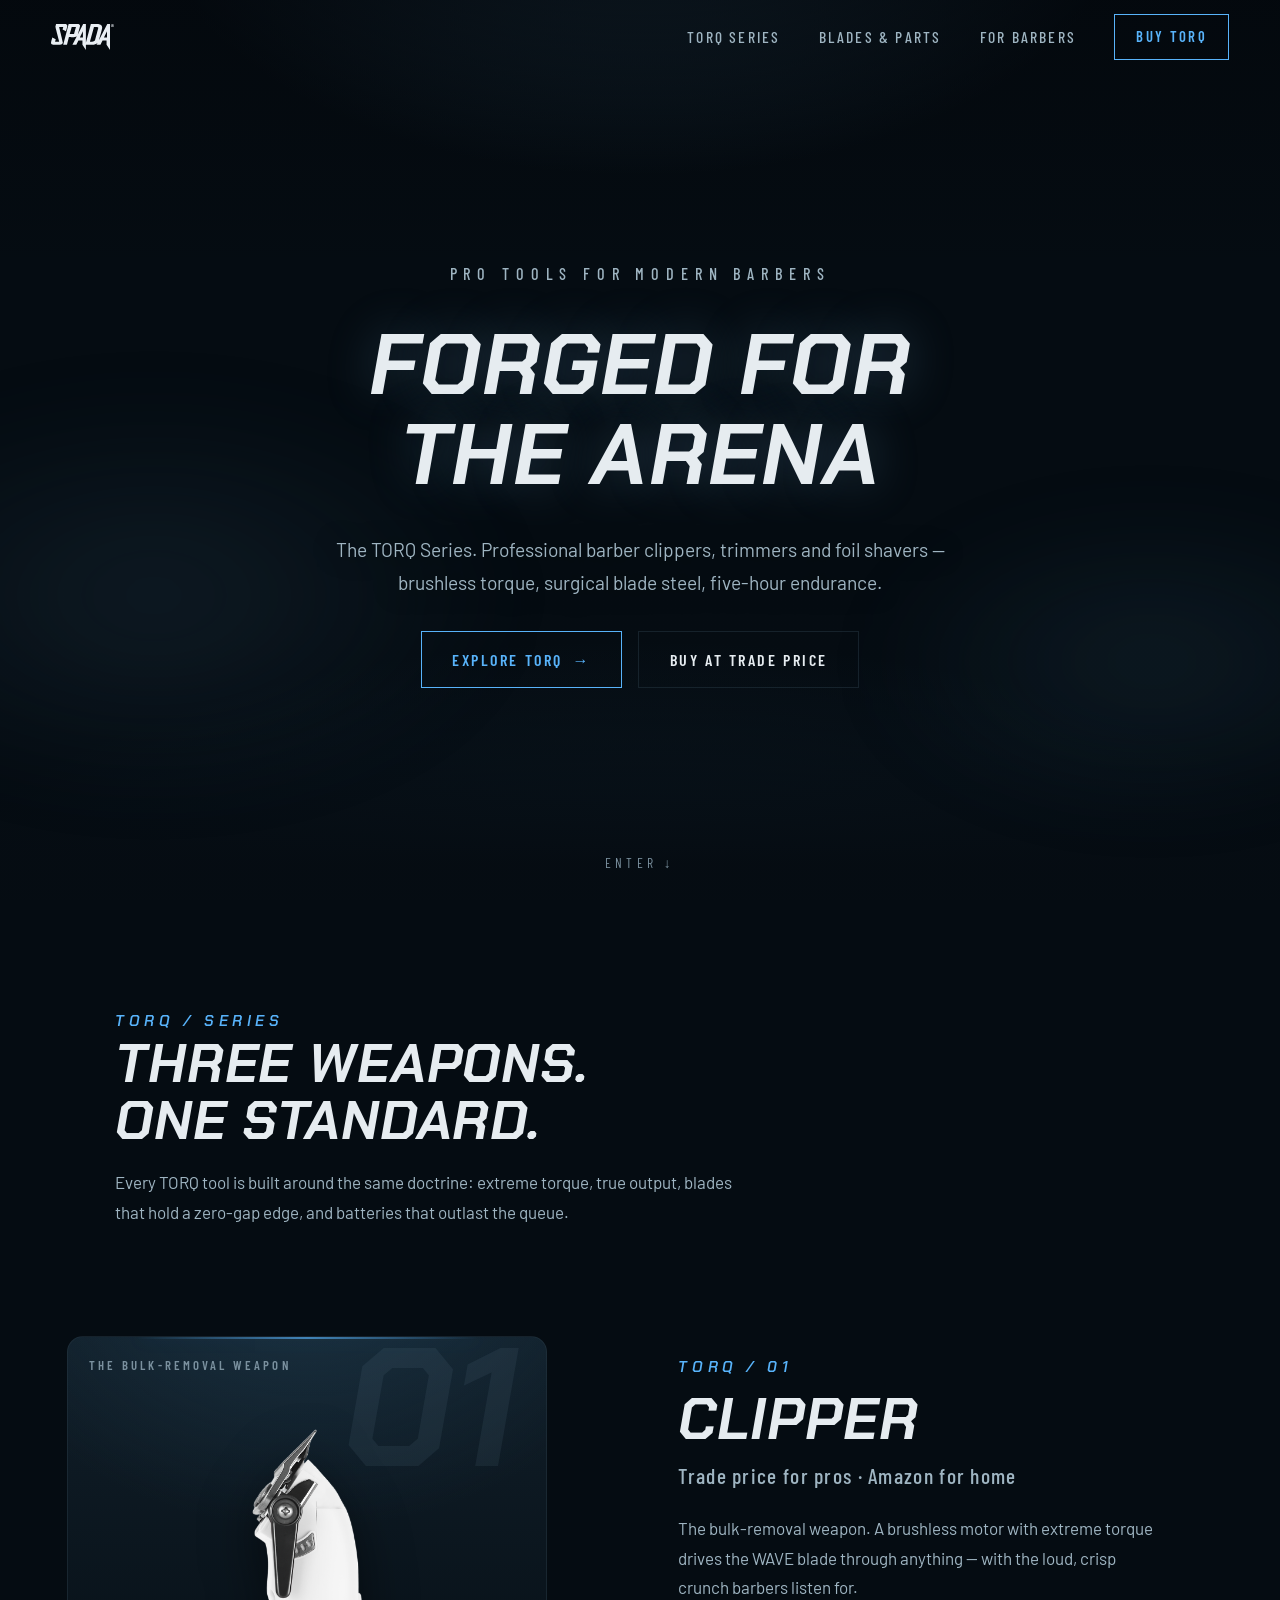
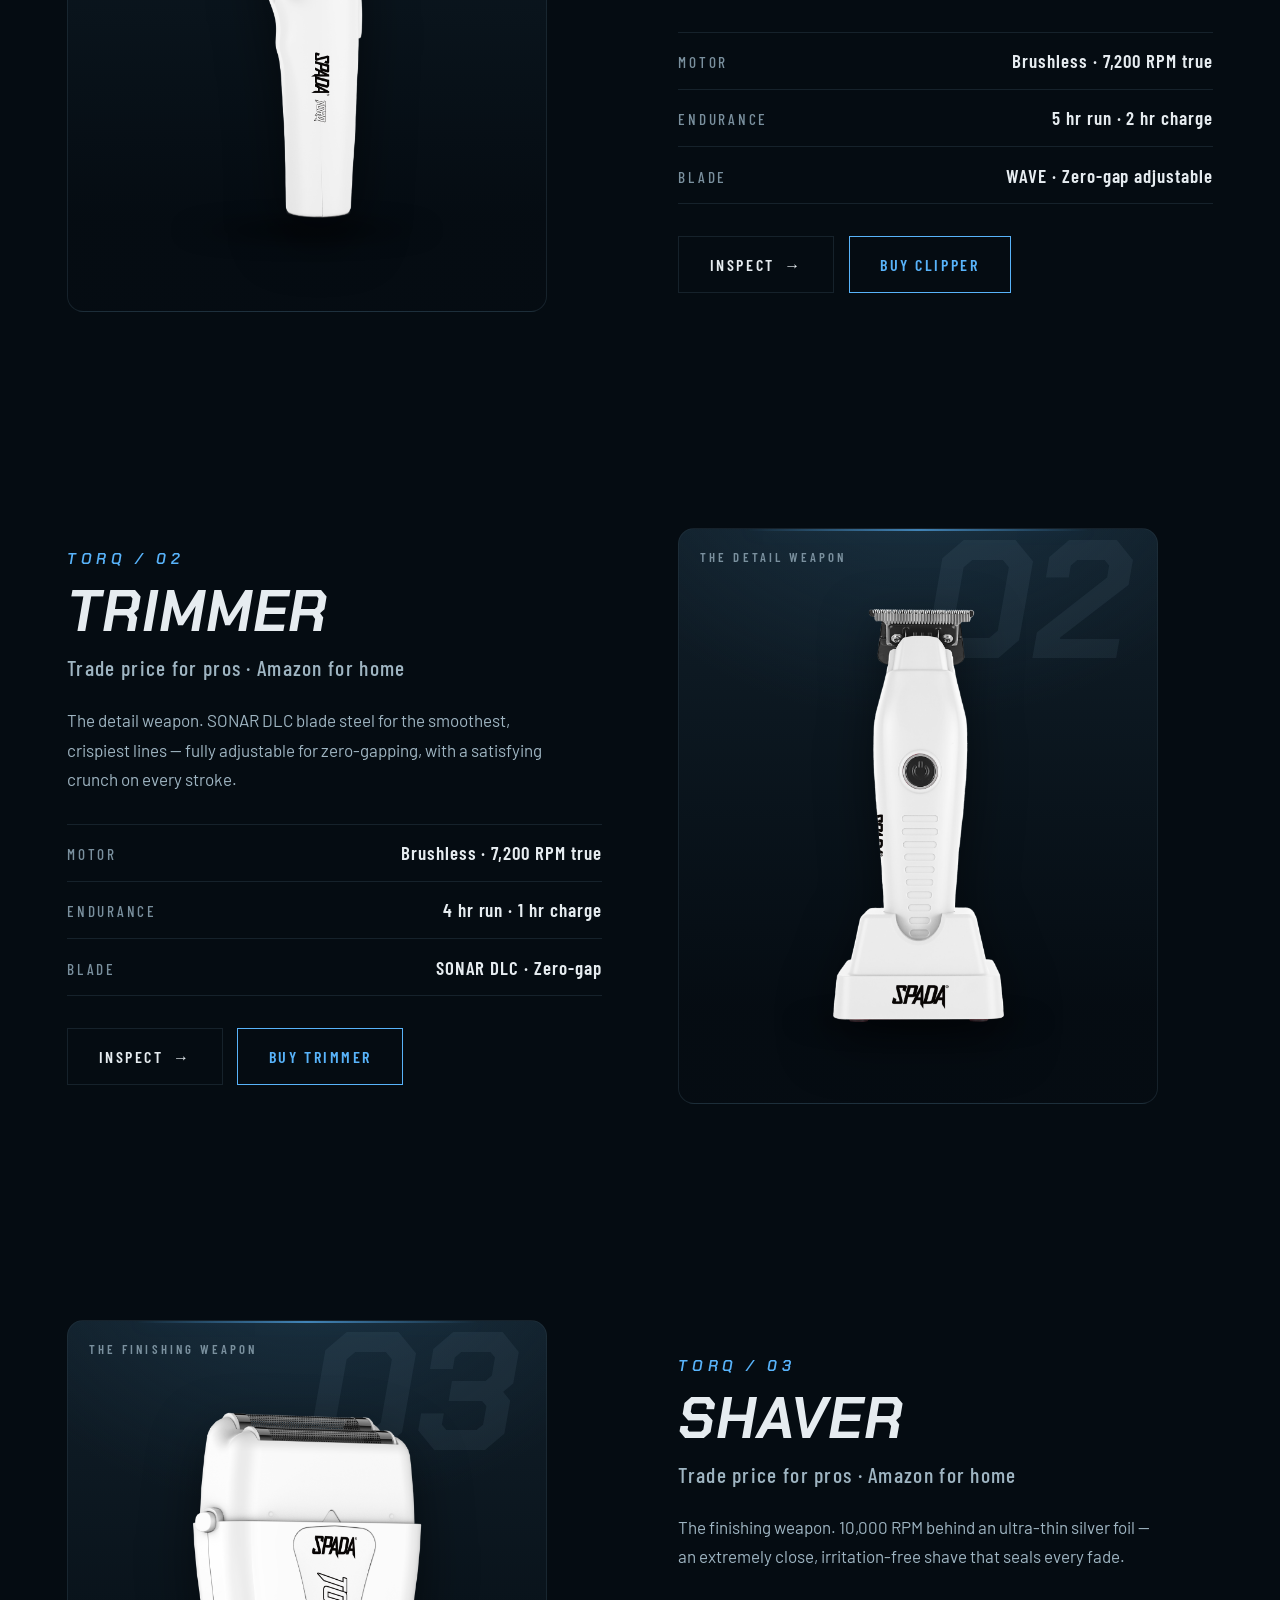
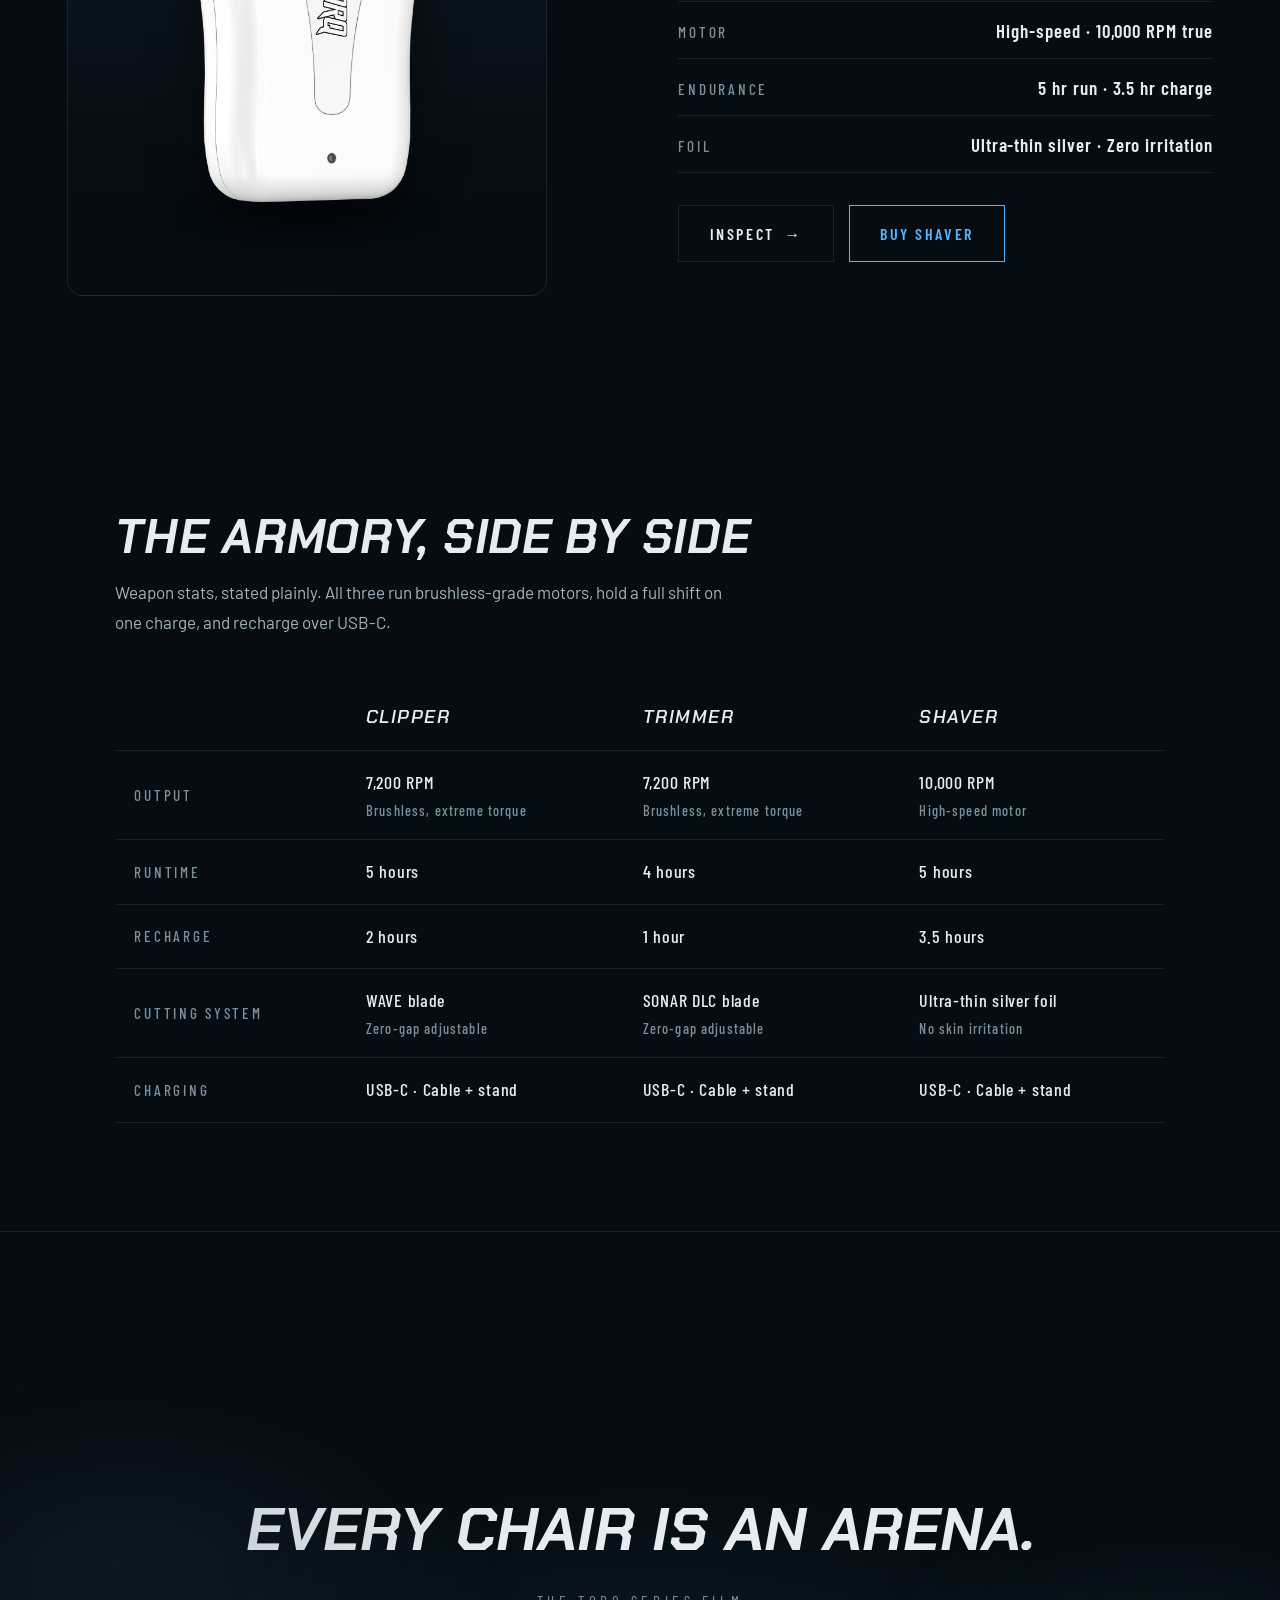
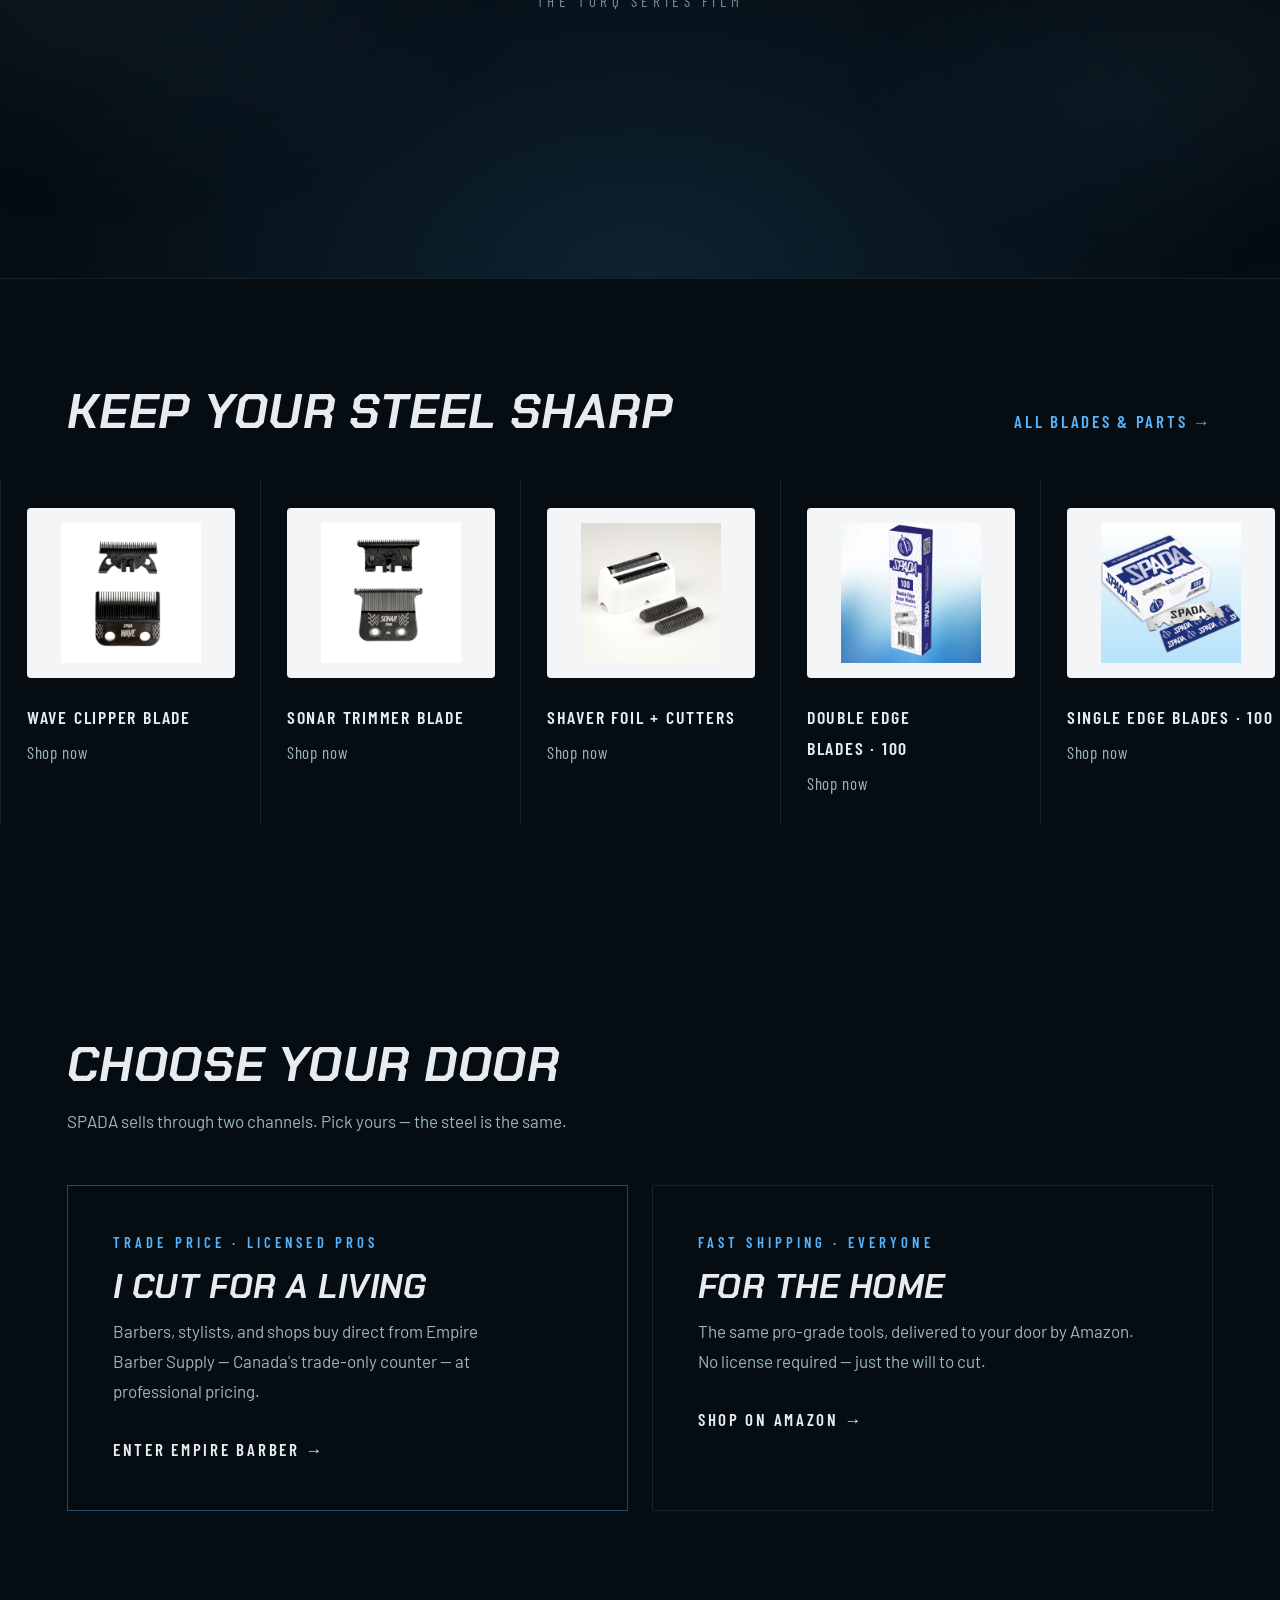
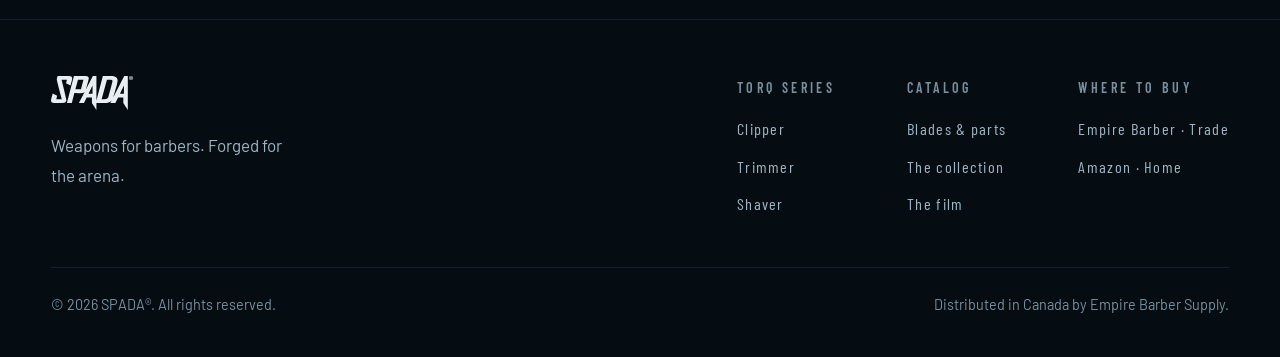
==== commit 7c44317e: "Capitalize small spec labels, table subtitles, and buy-links Proper (sentence) capitalization for th" ====
--- a/index.html
+++ b/index.html
@@ -116,7 +116,7 @@
     <dl class="spec-plaque reveal">
       <div><dt>Motor</dt><dd>Brushless · 7,200 RPM true</dd></div>
       <div><dt>Endurance</dt><dd>5 hr run · 2 hr charge</dd></div>
-      <div><dt>Blade</dt><dd>WAVE · zero-gap adjustable</dd></div>
+      <div><dt>Blade</dt><dd>WAVE · Zero-gap adjustable</dd></div>
     </dl>
     <div class="showcase-ctas reveal">
       <a class="btn" href="torq-clipper.html">Inspect <span class="arrow" aria-hidden="true">→</span></a>
@@ -141,7 +141,7 @@
     <dl class="spec-plaque reveal">
       <div><dt>Motor</dt><dd>Brushless · 7,200 RPM true</dd></div>
       <div><dt>Endurance</dt><dd>4 hr run · 1 hr charge</dd></div>
-      <div><dt>Blade</dt><dd>SONAR DLC · zero-gap</dd></div>
+      <div><dt>Blade</dt><dd>SONAR DLC · Zero-gap</dd></div>
     </dl>
     <div class="showcase-ctas reveal">
       <a class="btn" href="torq-trimmer.html">Inspect <span class="arrow" aria-hidden="true">→</span></a>
@@ -166,7 +166,7 @@
     <dl class="spec-plaque reveal">
       <div><dt>Motor</dt><dd>High-speed · 10,000 RPM true</dd></div>
       <div><dt>Endurance</dt><dd>5 hr run · 3.5 hr charge</dd></div>
-      <div><dt>Foil</dt><dd>Ultra-thin silver · zero irritation</dd></div>
+      <div><dt>Foil</dt><dd>Ultra-thin silver · Zero irritation</dd></div>
     </dl>
     <div class="showcase-ctas reveal">
       <a class="btn" href="torq-shaver.html">Inspect <span class="arrow" aria-hidden="true">→</span></a>
@@ -191,9 +191,9 @@
       <tbody>
         <tr>
           <th scope="row">Output</th>
-          <td>7,200 RPM <span class="sub">brushless, extreme torque</span></td>
-          <td>7,200 RPM <span class="sub">brushless, extreme torque</span></td>
-          <td>10,000 RPM <span class="sub">high-speed motor</span></td>
+          <td>7,200 RPM <span class="sub">Brushless, extreme torque</span></td>
+          <td>7,200 RPM <span class="sub">Brushless, extreme torque</span></td>
+          <td>10,000 RPM <span class="sub">High-speed motor</span></td>
         </tr>
         <tr>
           <th scope="row">Runtime</th>
@@ -209,15 +209,15 @@
         </tr>
         <tr>
           <th scope="row">Cutting system</th>
-          <td>WAVE blade <span class="sub">zero-gap adjustable</span></td>
-          <td>SONAR DLC blade <span class="sub">zero-gap adjustable</span></td>
-          <td>Ultra-thin silver foil <span class="sub">no skin irritation</span></td>
+          <td>WAVE blade <span class="sub">Zero-gap adjustable</span></td>
+          <td>SONAR DLC blade <span class="sub">Zero-gap adjustable</span></td>
+          <td>Ultra-thin silver foil <span class="sub">No skin irritation</span></td>
         </tr>
         <tr>
           <th scope="row">Charging</th>
-          <td>USB-C · cable + stand</td>
-          <td>USB-C · cable + stand</td>
-          <td>USB-C · cable + stand</td>
+          <td>USB-C · Cable + stand</td>
+          <td>USB-C · Cable + stand</td>
+          <td>USB-C · Cable + stand</td>
         </tr>
       </tbody>
     </table>
@@ -288,13 +288,13 @@
   <p class="lede reveal">SPADA sells through two channels. Pick yours — the steel is the same.</p>
   <div class="doors-grid reveal">
     <a class="door door-pro" href="https://www.empirebarber.ca/collections/spada" target="_blank" rel="noopener">
-      <p class="door-eyebrow">Trade price · licensed pros</p>
+      <p class="door-eyebrow">Trade price · Licensed pros</p>
       <h3 class="display">I cut for a living</h3>
       <p>Barbers, stylists, and shops buy direct from Empire Barber Supply — Canada's trade-only counter — at professional pricing.</p>
       <p class="door-cta">Enter Empire Barber <span class="arrow" aria-hidden="true">→</span></p>
     </a>
     <a class="door" href="https://www.amazon.ca/s?k=spada+barber" target="_blank" rel="noopener">
-      <p class="door-eyebrow">Fast shipping · everyone</p>
+      <p class="door-eyebrow">Fast shipping · Everyone</p>
       <h3 class="display">For the home</h3>
       <p>The same pro-grade tools, delivered to your door by Amazon. No license required — just the will to cut.</p>
       <p class="door-cta">Shop on Amazon <span class="arrow" aria-hidden="true">→</span></p>
@@ -325,8 +325,8 @@
       </nav>
       <nav aria-label="Buy">
         <p class="col-title">Where to buy</p>
-        <a href="https://www.empirebarber.ca/collections/spada" target="_blank" rel="noopener">Empire Barber · trade</a>
-        <a href="https://www.amazon.ca/s?k=spada+barber" target="_blank" rel="noopener">Amazon · home</a>
+        <a href="https://www.empirebarber.ca/collections/spada" target="_blank" rel="noopener">Empire Barber · Trade</a>
+        <a href="https://www.amazon.ca/s?k=spada+barber" target="_blank" rel="noopener">Amazon · Home</a>
       </nav>
     </div>
   </div>
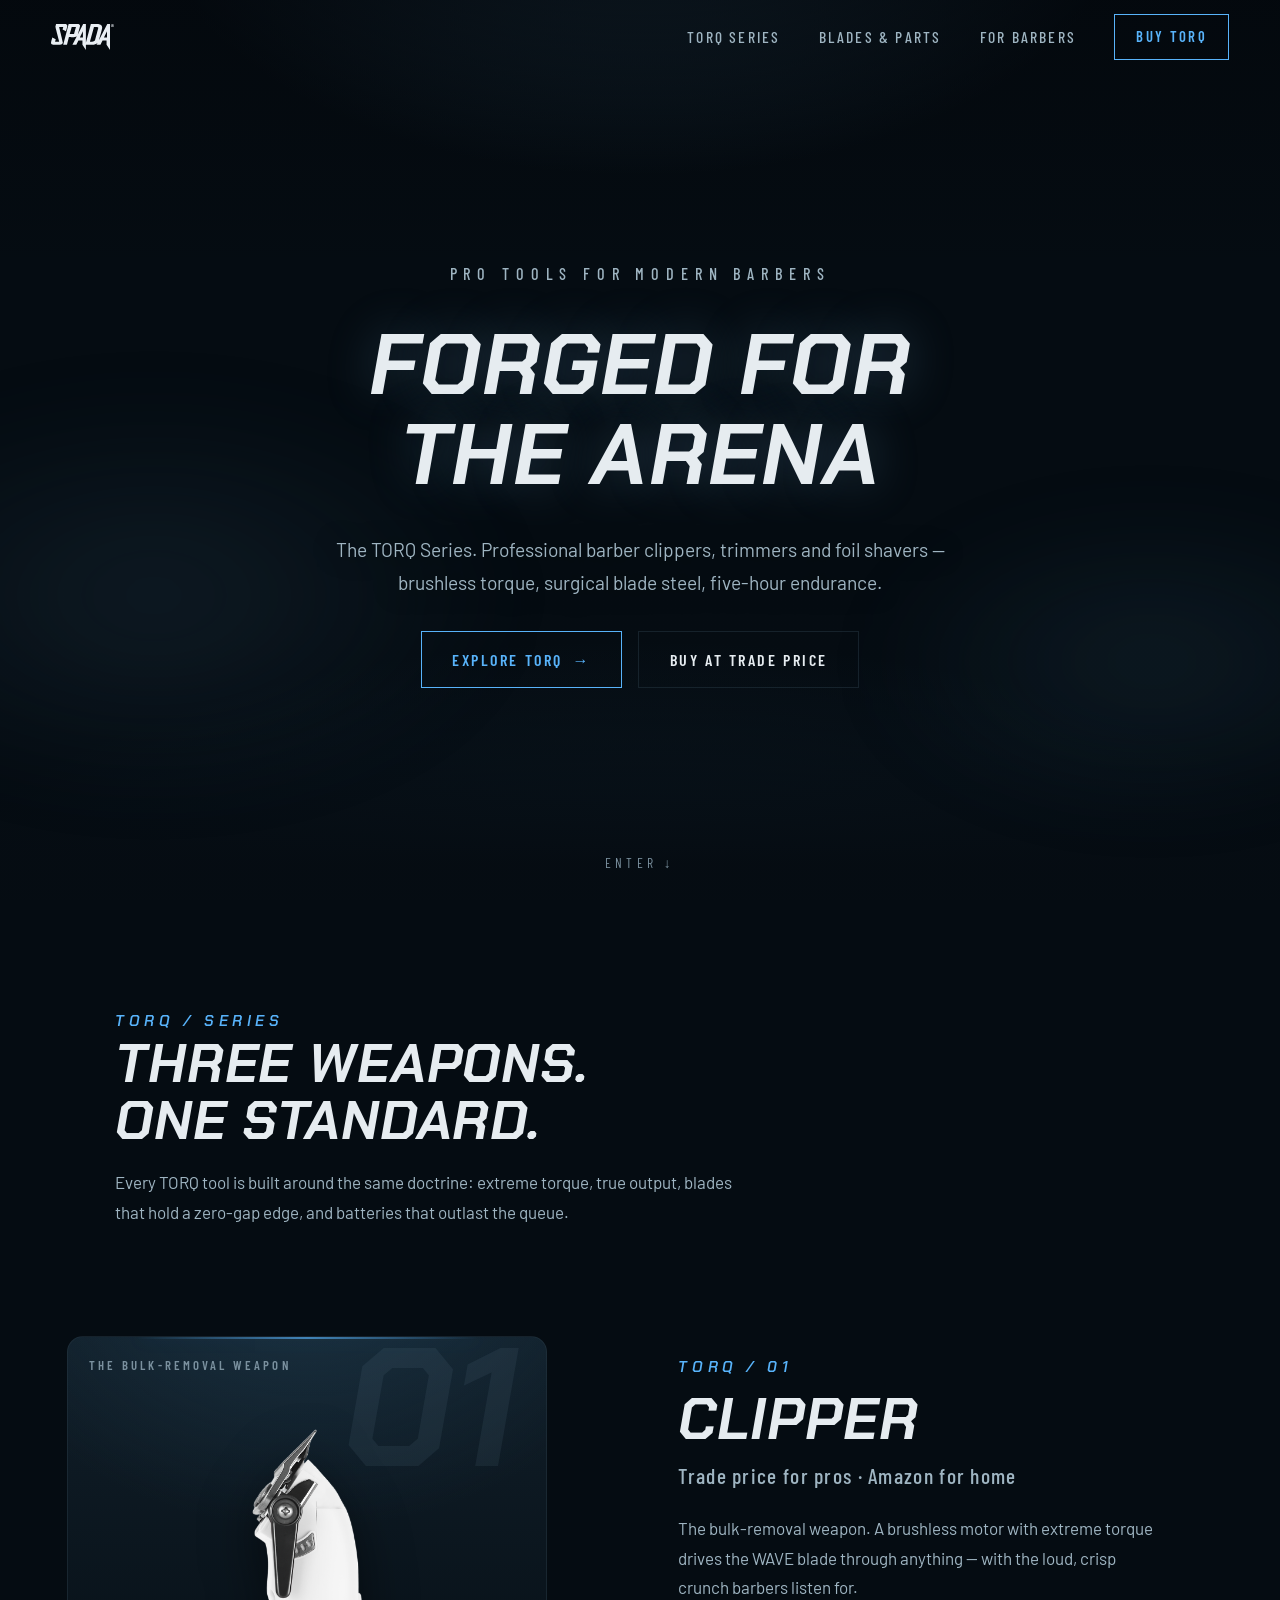
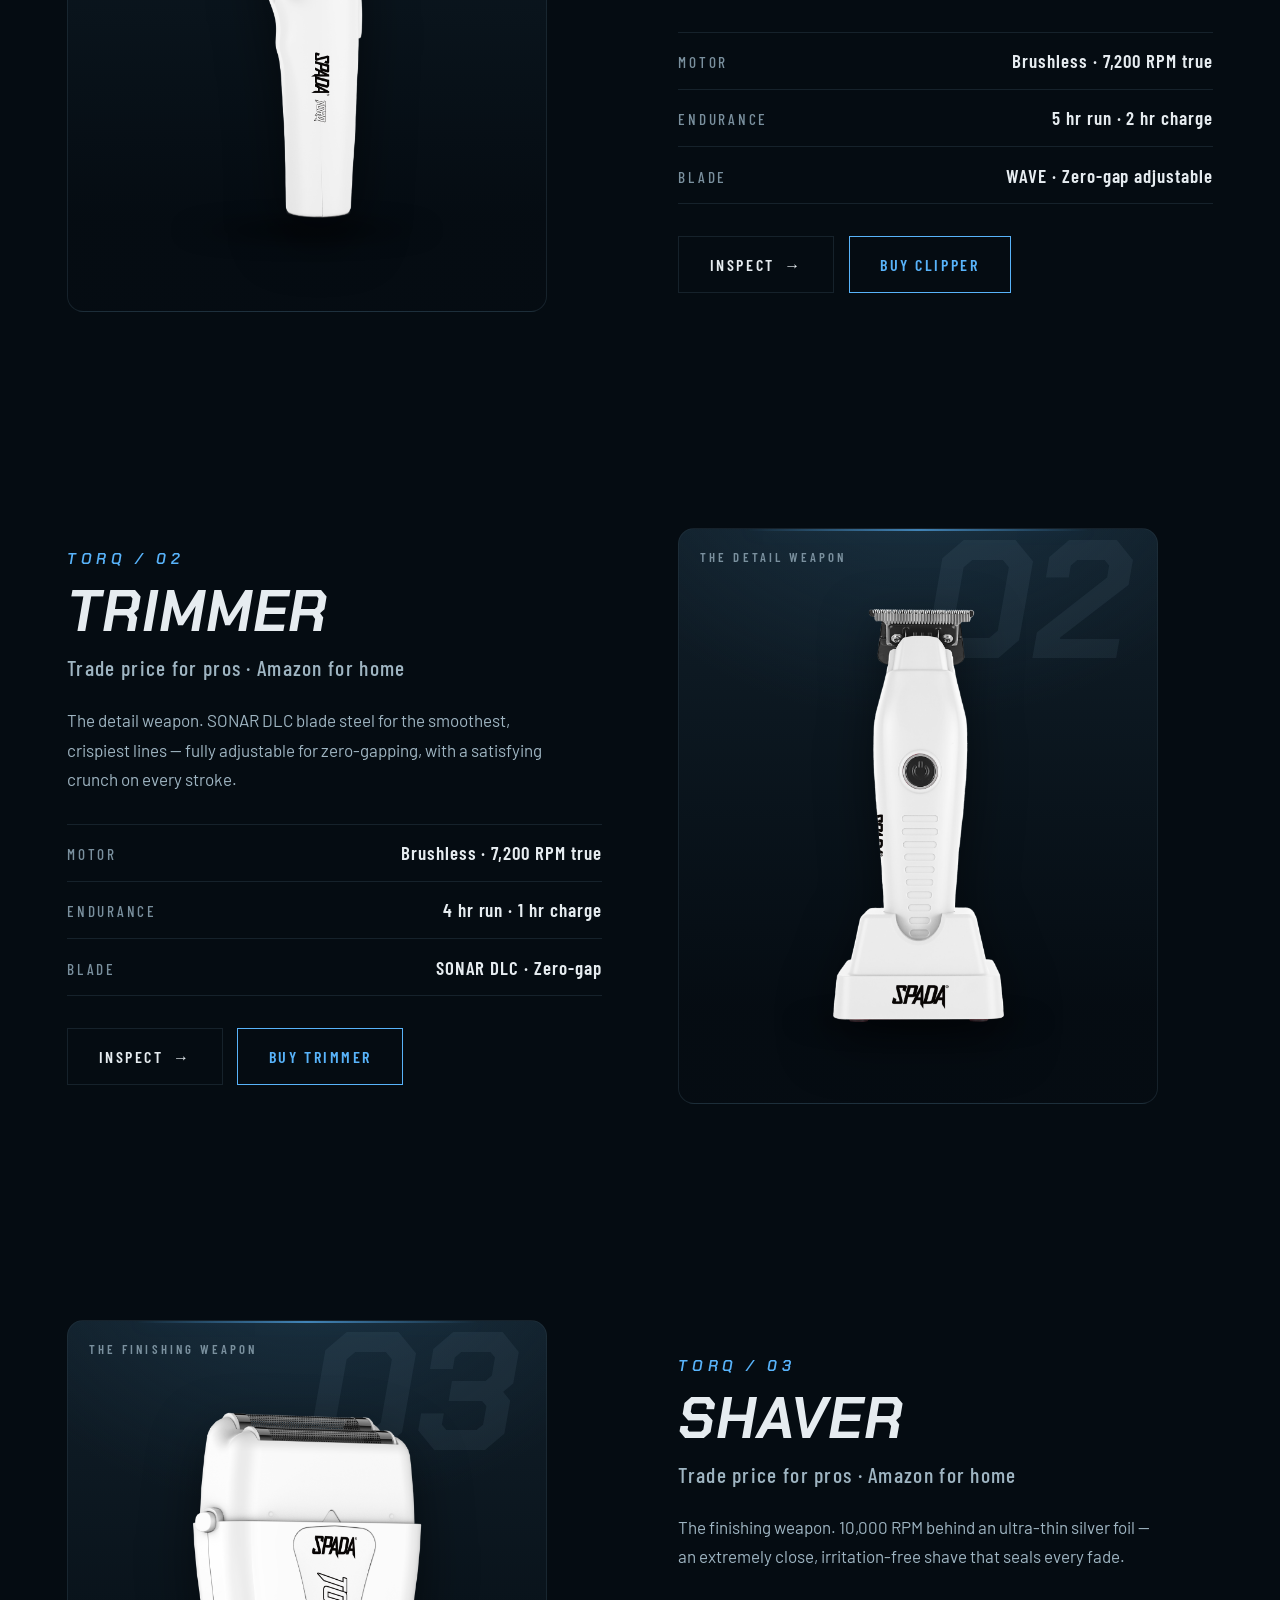
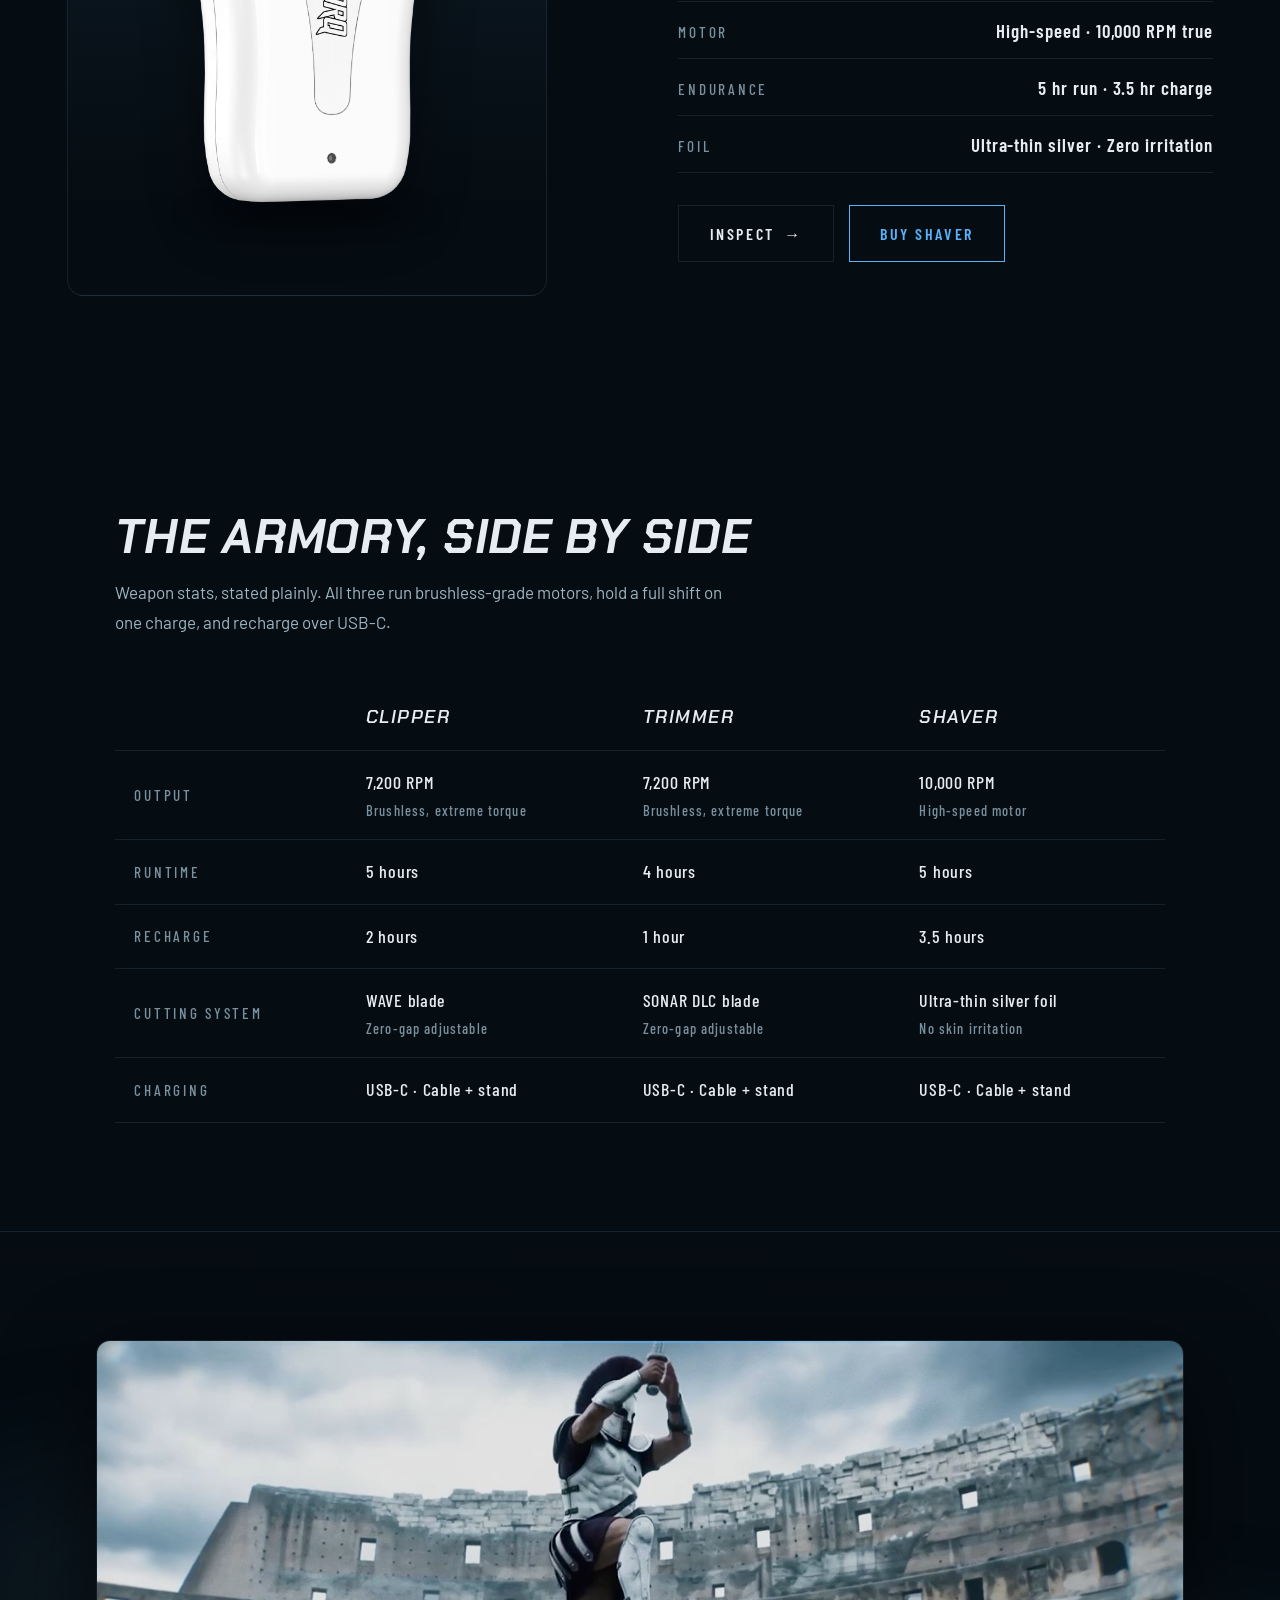
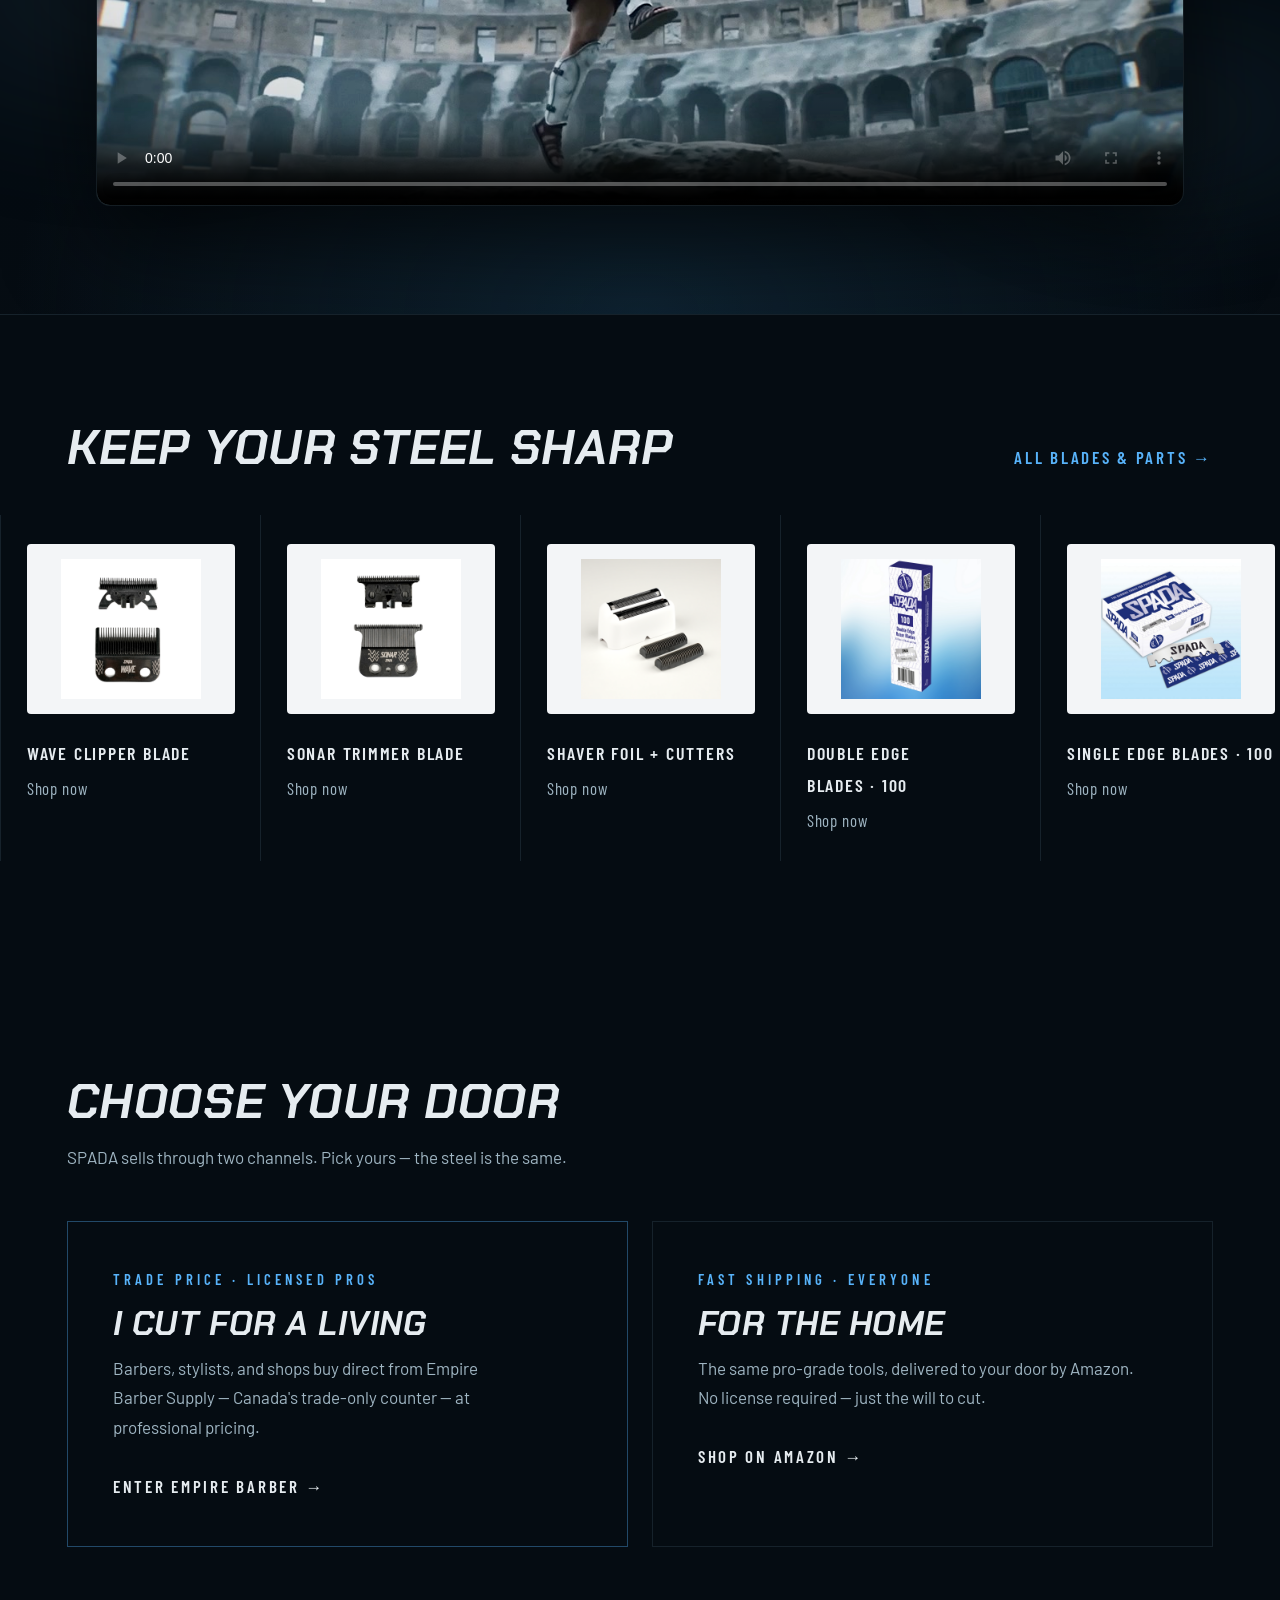
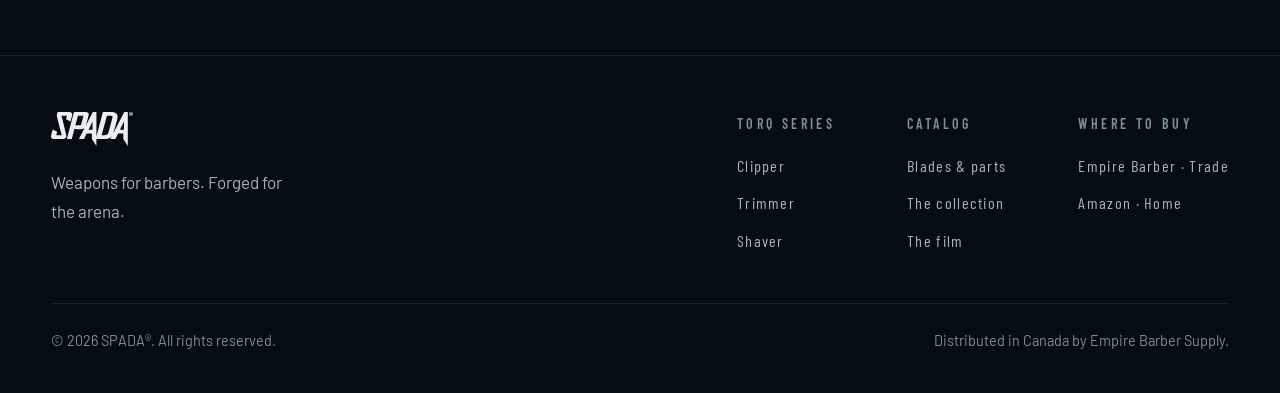
==== commit b5e0ce72: "Replace film-band quote with a commercial 01 video player The "Every chair is an arena" quote and at" ====
--- a/index.html
+++ b/index.html
@@ -225,17 +225,14 @@
 </section>
 
 <section class="film-band" id="film">
-  <div class="hero-media">
-    <video muted loop playsinline preload="none" aria-hidden="true">
-      <source src="assets/videos/commercial-02.mp4" type="video/mp4">
-    </video>
-  </div>
   <div class="film-scrim"></div>
   <div class="fog-layer fog-a" style="top: 20%; left: -20%;"></div>
   <div class="fog-layer fog-b" style="bottom: 5%; right: -15%;"></div>
-  <div>
-    <blockquote class="reveal">Every chair is an arena.</blockquote>
-    <p class="attribution reveal">The TORQ Series film</p>
+  <div class="film-player reveal">
+    <video controls playsinline preload="metadata" poster="assets/images/film-poster.jpg" aria-label="SPADA TORQ Series commercial film">
+      <source src="assets/videos/commercial-01.mp4" type="video/mp4">
+      Your browser does not support the video tag.
+    </video>
   </div>
 </section>
 
--- a/css/main.css
+++ b/css/main.css
@@ -261,19 +261,6 @@
   padding: 7rem var(--gutter) 4rem;
   isolation: isolate;
 }
-.hero-media {
-  position: absolute;
-  inset: 0;
-  z-index: -2;
-}
-.hero-media video {
-  width: 100%;
-  height: 100%;
-  object-fit: cover;
-  opacity: 0;
-  transition: opacity 1.2s var(--ease-out);
-}
-.hero-media.has-video video { opacity: 1; }
 
 /* Back-to-back commercial playlist: two stacked films crossfading at low
    opacity so the centered copy stays the loudest thing in the frame. */
@@ -599,17 +586,13 @@
 /* ---------- Film band ---------- */
 .film-band {
   position: relative;
-  min-height: 72vh;
   display: grid;
   place-items: center;
-  text-align: center;
   overflow: clip;
   isolation: isolate;
   padding: var(--section) var(--gutter);
   border-block: 1px solid var(--steel-hair);
 }
-.film-band .hero-media video { opacity: 0; }
-.film-band .hero-media.has-video video { opacity: 0.55; }
 .film-scrim {
   position: absolute;
   inset: 0;
@@ -618,22 +601,35 @@
     radial-gradient(ellipse 70% 90% at 50% 100%, oklch(30% 0.05 240 / 0.6), transparent 70%),
     linear-gradient(to bottom, var(--night), transparent 25%, transparent 75%, var(--night));
 }
-.film-band blockquote {
-  font-family: var(--font-display);
-  font-style: italic;
-  font-weight: 700;
-  text-transform: uppercase;
-  font-size: clamp(1.8rem, 5.5vw, 3.8rem);
-  line-height: 1.15;
-  max-width: 20ch;
-}
-.film-band .attribution {
-  margin-top: 1.4rem;
-  font-family: var(--font-cond);
-  letter-spacing: 0.3em;
-  text-transform: uppercase;
-  font-size: 0.95rem;
-  color: var(--fog-dim);
+.film-player {
+  position: relative;
+  width: 100%;
+  max-width: 68rem;
+  aspect-ratio: 2206 / 946;
+  border: 1px solid var(--steel-hair);
+  border-radius: 14px;
+  overflow: hidden;
+  background: #000;
+  box-shadow: 0 34px 90px oklch(4% 0.01 245 / 0.65);
+}
+.film-player::before {
+  content: "";
+  position: absolute;
+  top: 0;
+  left: 14%;
+  right: 14%;
+  height: 2px;
+  z-index: 2;
+  background: linear-gradient(to right, transparent, var(--led), transparent);
+  opacity: 0.6;
+  box-shadow: 0 0 18px var(--led-glow);
+  pointer-events: none;
+}
+.film-player video {
+  width: 100%;
+  height: 100%;
+  object-fit: cover;
+  display: block;
 }
 
 /* ---------- Accessories rack ---------- */
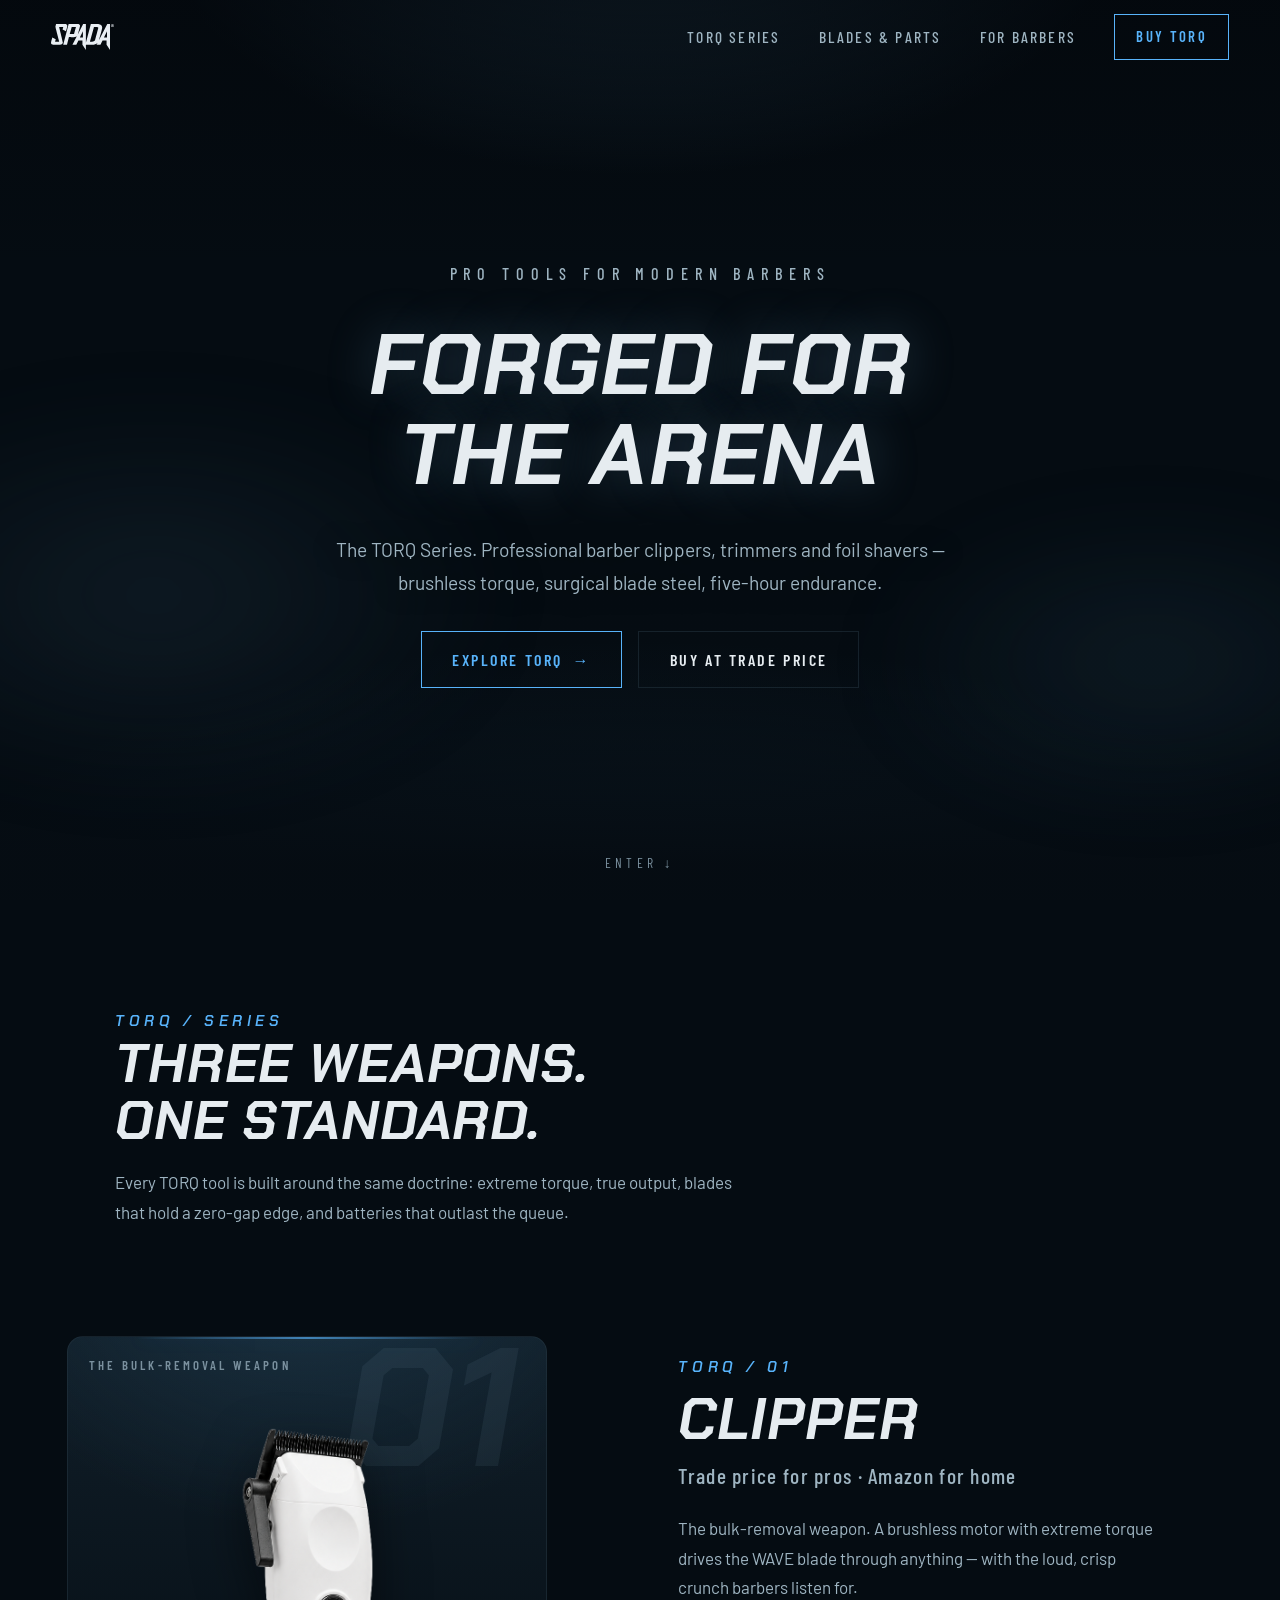
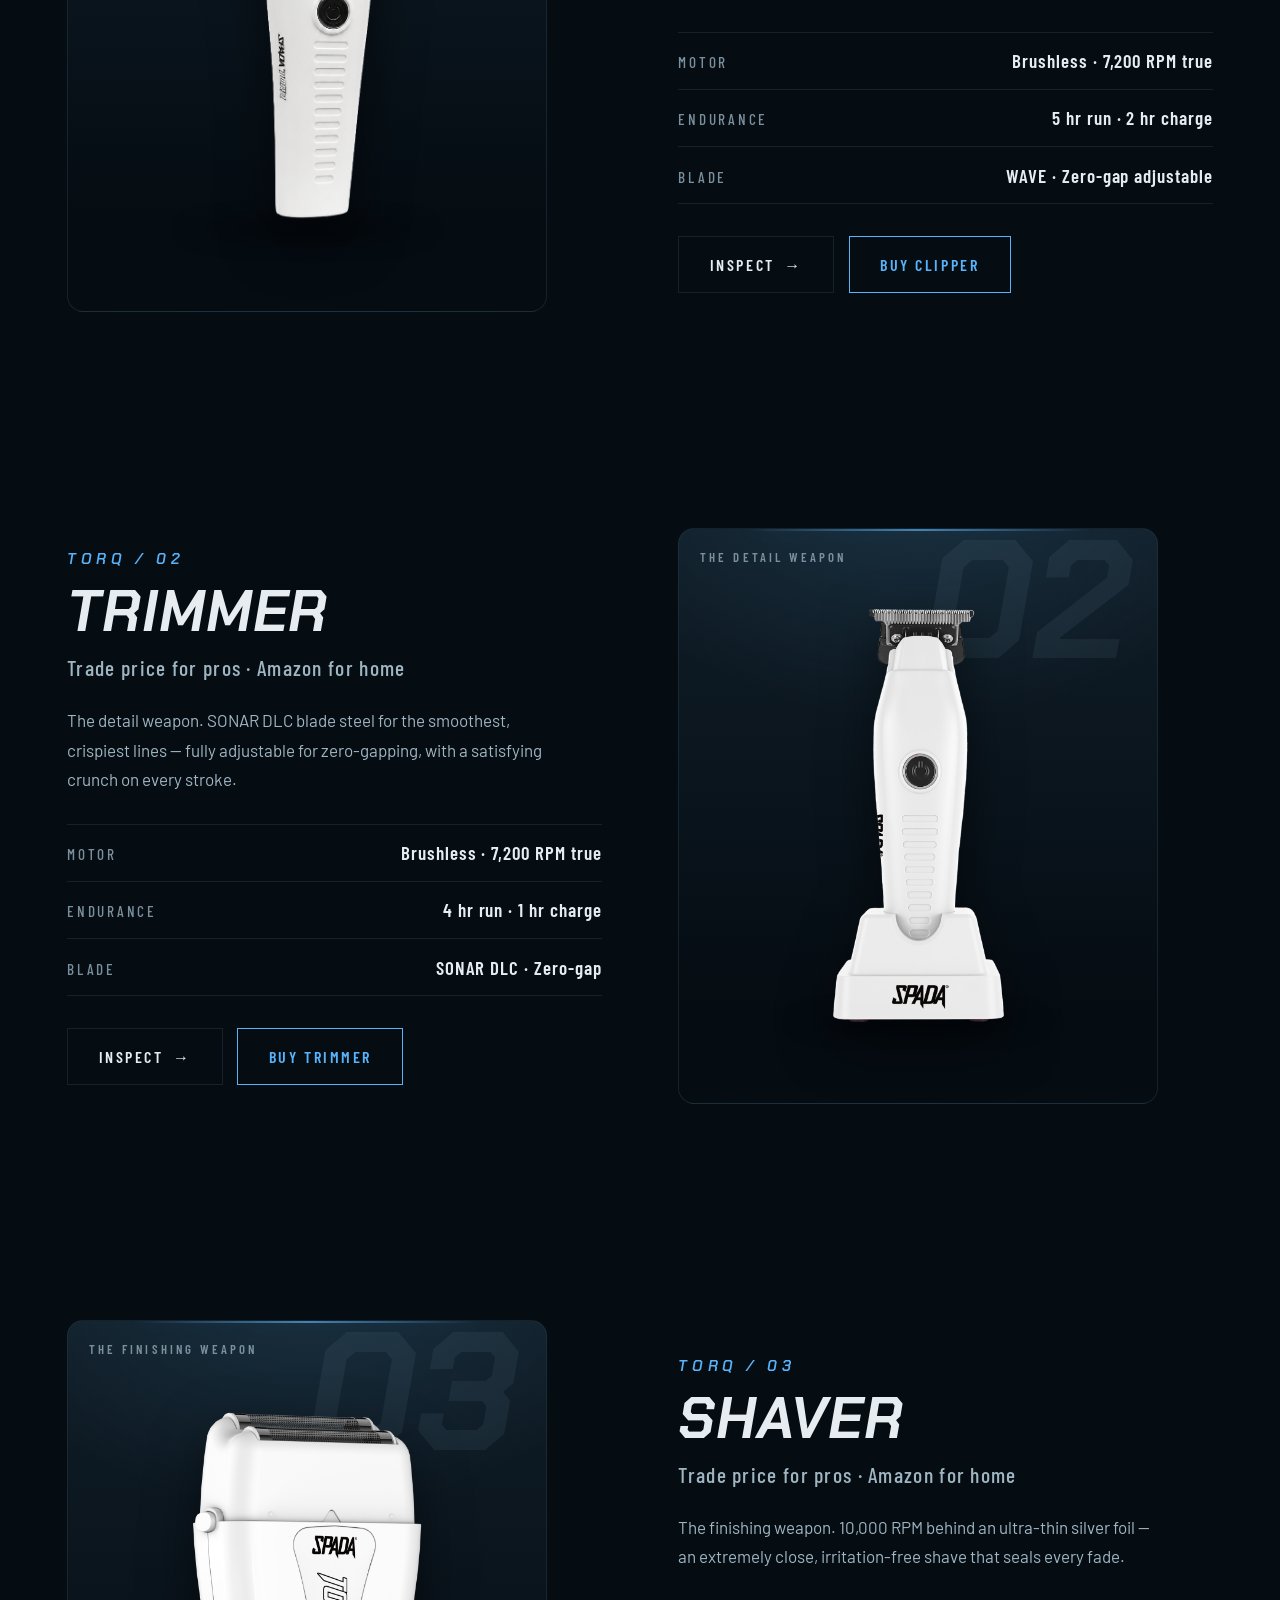
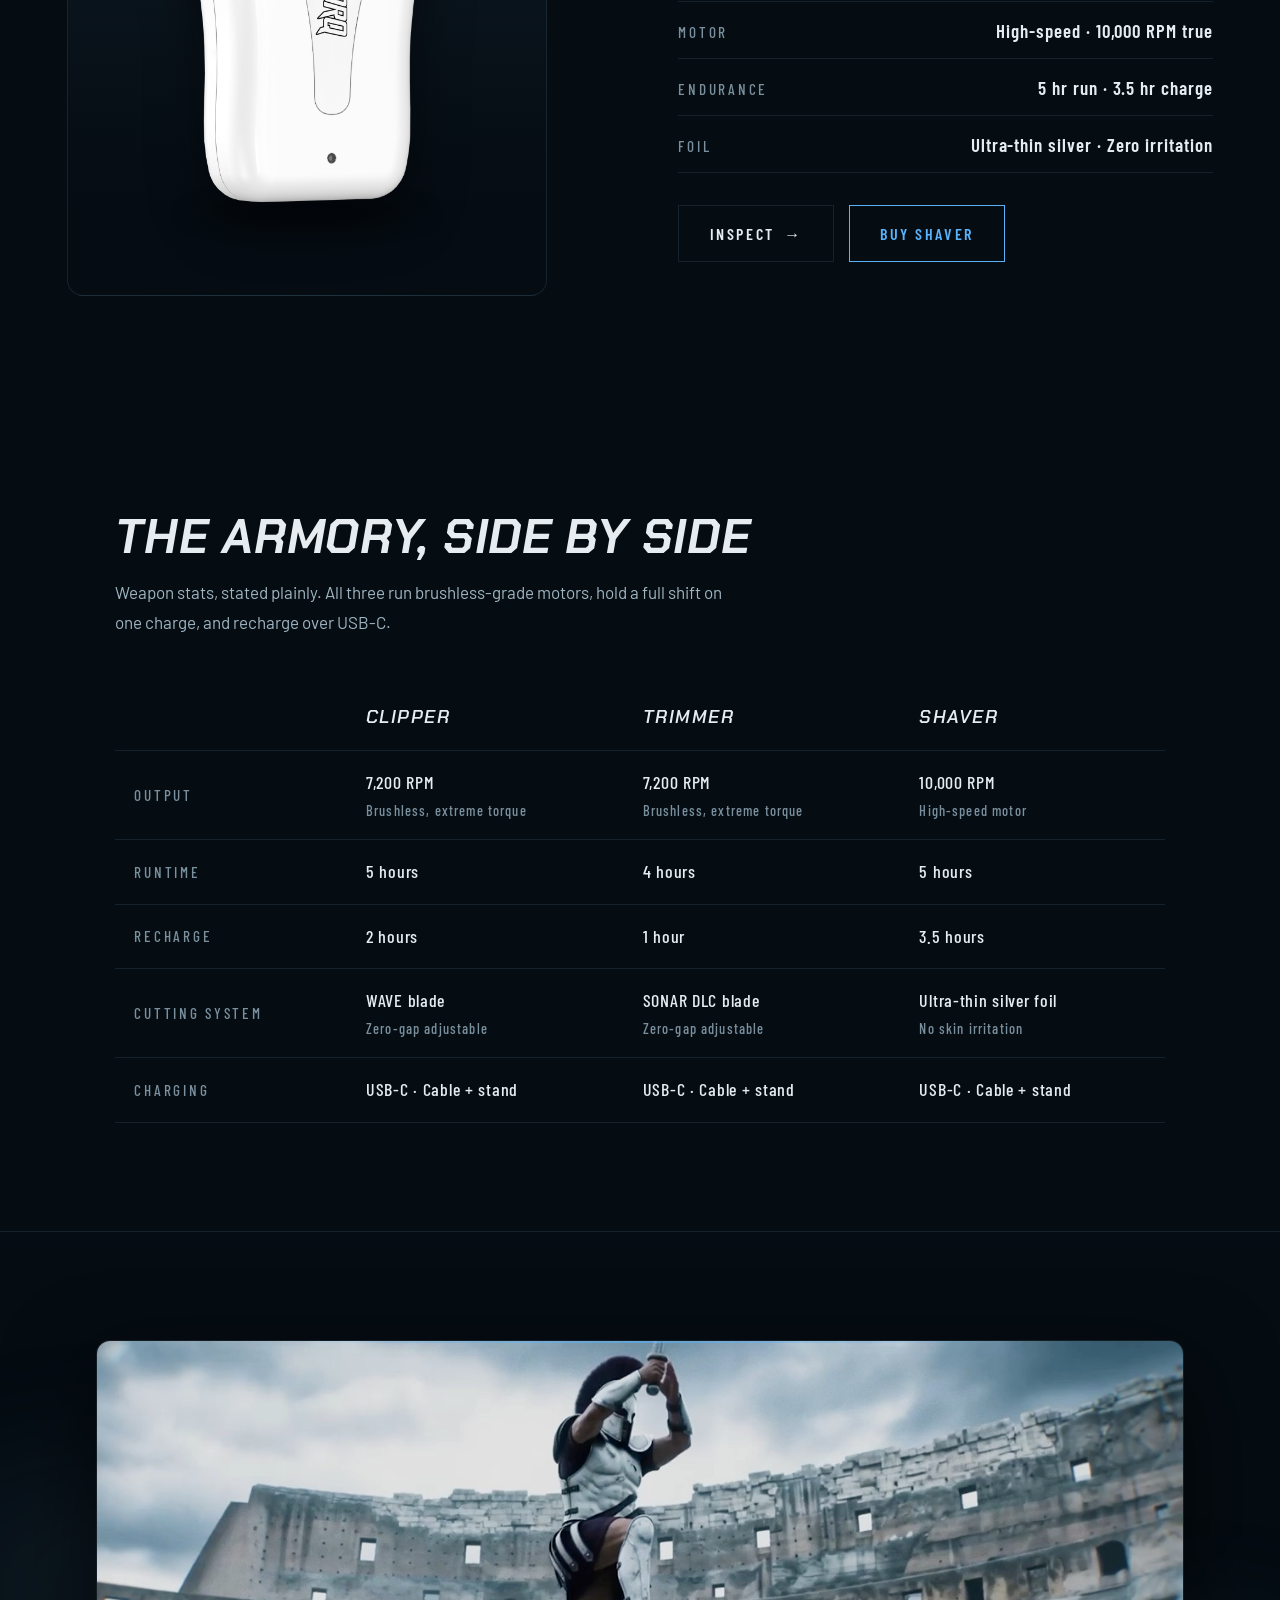
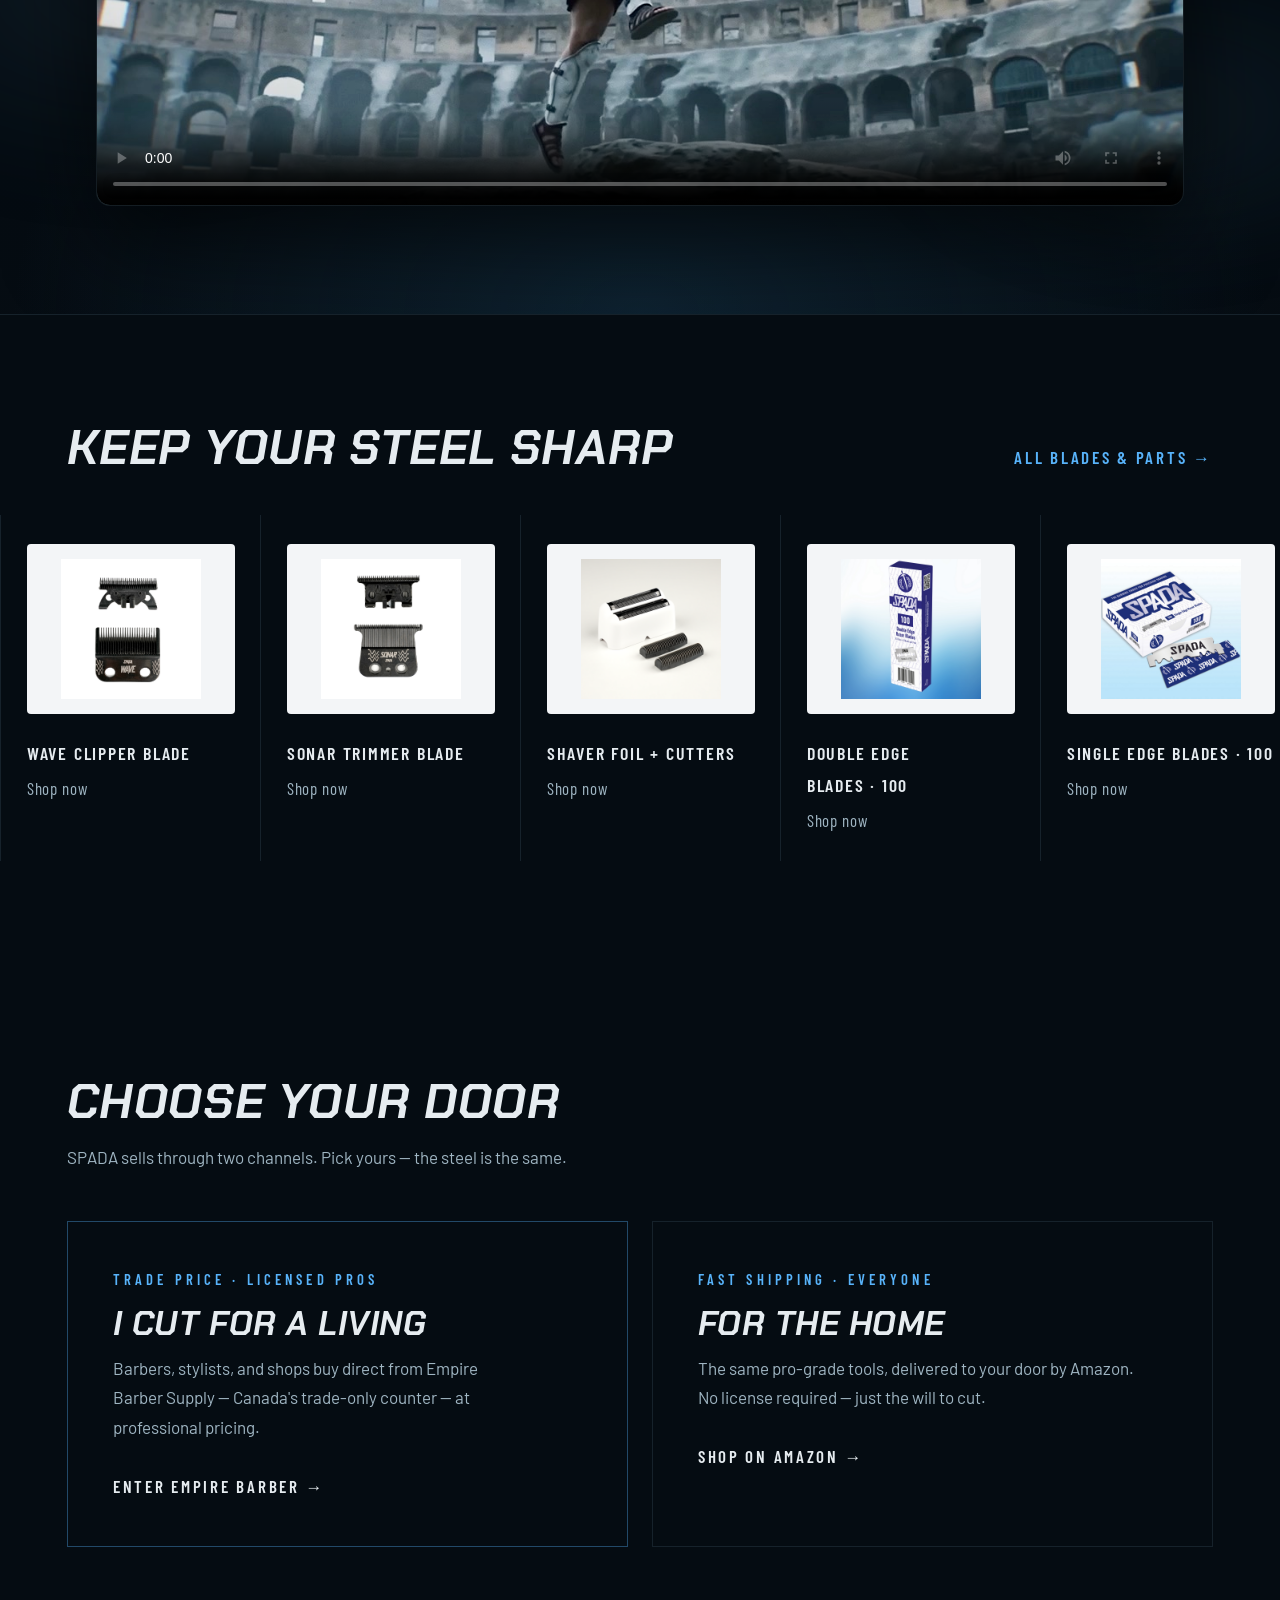
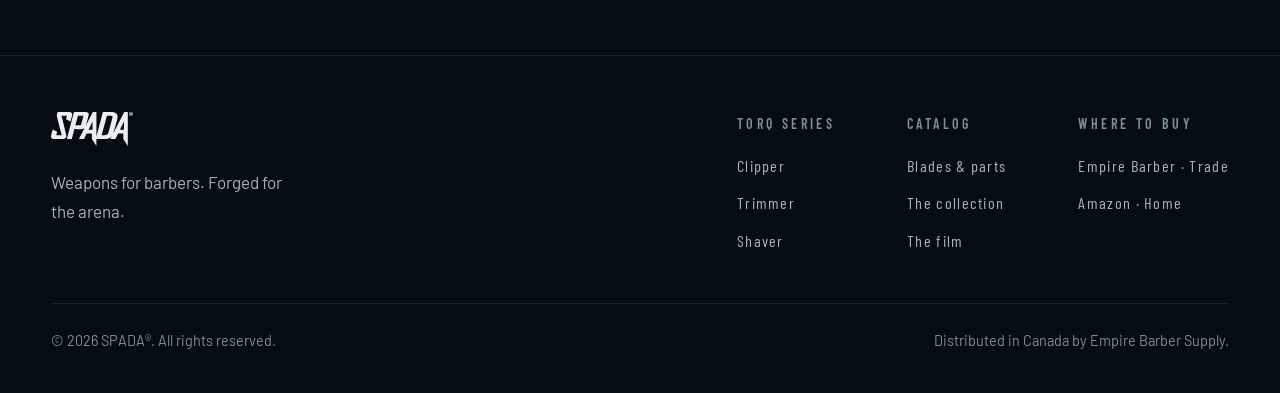
==== commit 076ba93d: "Use Clipper Front v2 render in the homepage clipper showcase too Co-Authored-By: Claude Opus 4.8 <no" ====
--- a/index.html
+++ b/index.html
@@ -105,7 +105,7 @@
     <figure class="vitrine">
       <span class="vitrine-index" aria-hidden="true">01</span>
       <span class="vitrine-tag">The bulk-removal weapon</span>
-      <img class="product" src="assets/images/renders/clipper-side.png" alt="SPADA TORQ professional cordless barber clipper, side profile with zero-gap taper lever" width="397" height="1400" loading="lazy">
+      <img class="product" src="assets/images/renders/clipper-front-v2.png" alt="SPADA TORQ professional cordless barber clipper, front angle" width="301" height="907" loading="lazy">
     </figure>
   </a>
   <div class="showcase-copy">
--- a/css/main.css
+++ b/css/main.css
@@ -199,27 +199,57 @@
 
 @media (max-width: 820px) {
   .menu-toggle { display: inline-flex; }
+
+  /* Glassy dropdown that slides down from under the bar — never covers the page. */
   .nav-links {
-    position: fixed;
-    inset: 0;
+    position: absolute;
+    top: 100%;
+    left: 0;
+    right: 0;
     z-index: var(--z-menu);
     flex-direction: column;
-    justify-content: center;
-    gap: 2.2rem;
-    background: oklch(13% 0.018 245 / 0.97);
-    -webkit-backdrop-filter: blur(18px);
-    backdrop-filter: blur(18px);
+    align-items: stretch;
+    gap: 0;
+    padding: 0.25rem var(--gutter) 1rem;
+    background: oklch(15% 0.02 244 / 0.86);
+    -webkit-backdrop-filter: blur(24px) saturate(1.4);
+    backdrop-filter: blur(24px) saturate(1.4);
+    border-bottom: 1px solid var(--steel-hair);
+    box-shadow: 0 26px 50px oklch(3% 0.01 245 / 0.55);
     opacity: 0;
+    transform: translateY(-12px);
     pointer-events: none;
-    transition: opacity 0.4s var(--ease-out);
+    transition: opacity 0.35s var(--ease-out), transform 0.35s var(--ease-out);
   }
-  body.menu-open .nav-links { opacity: 1; pointer-events: auto; }
-  body.menu-open { overflow: hidden; }
-  .nav-links a:not(.btn) { font-size: 1.5rem; }
-  body.menu-open .menu-toggle { position: relative; z-index: calc(var(--z-menu) + 1); }
+  body.menu-open .nav-links { opacity: 1; transform: translateY(0); pointer-events: auto; }
+
+  /* Bar joins the glass surface while open so bar + dropdown read as one panel. */
+  body.menu-open .nav {
+    background: oklch(14% 0.018 245 / 0.82);
+    -webkit-backdrop-filter: blur(20px) saturate(1.3);
+    backdrop-filter: blur(20px) saturate(1.3);
+    border-bottom-color: transparent;
+  }
+
+  .nav-links li { width: 100%; }
+  .nav-links a:not(.btn) {
+    display: block;
+    padding: 0.95rem 0.25rem;
+    font-size: 1.1rem;
+    border-bottom: 1px solid var(--steel-hair);
+  }
+  .nav-links li:last-child a:not(.btn) { border-bottom: none; }
+  .nav-links li:has(.btn) { margin-top: 0.85rem; }
+  .nav-links .btn { width: 100%; justify-content: center; padding: 0.85rem 1.3rem; font-size: 0.95rem; }
+
   body.menu-open .menu-toggle span:nth-child(1) { transform: translateY(8px) rotate(45deg); }
   body.menu-open .menu-toggle span:nth-child(2) { opacity: 0; }
   body.menu-open .menu-toggle span:nth-child(3) { transform: translateY(-8px) rotate(-45deg); }
+}
+
+@media (max-width: 820px) and (prefers-reduced-motion: reduce) {
+  .nav-links { transition: opacity 0.2s ease; transform: none; }
+  body.menu-open .nav-links { transform: none; }
 }
 
 /* ---------- Fog atmosphere ---------- */
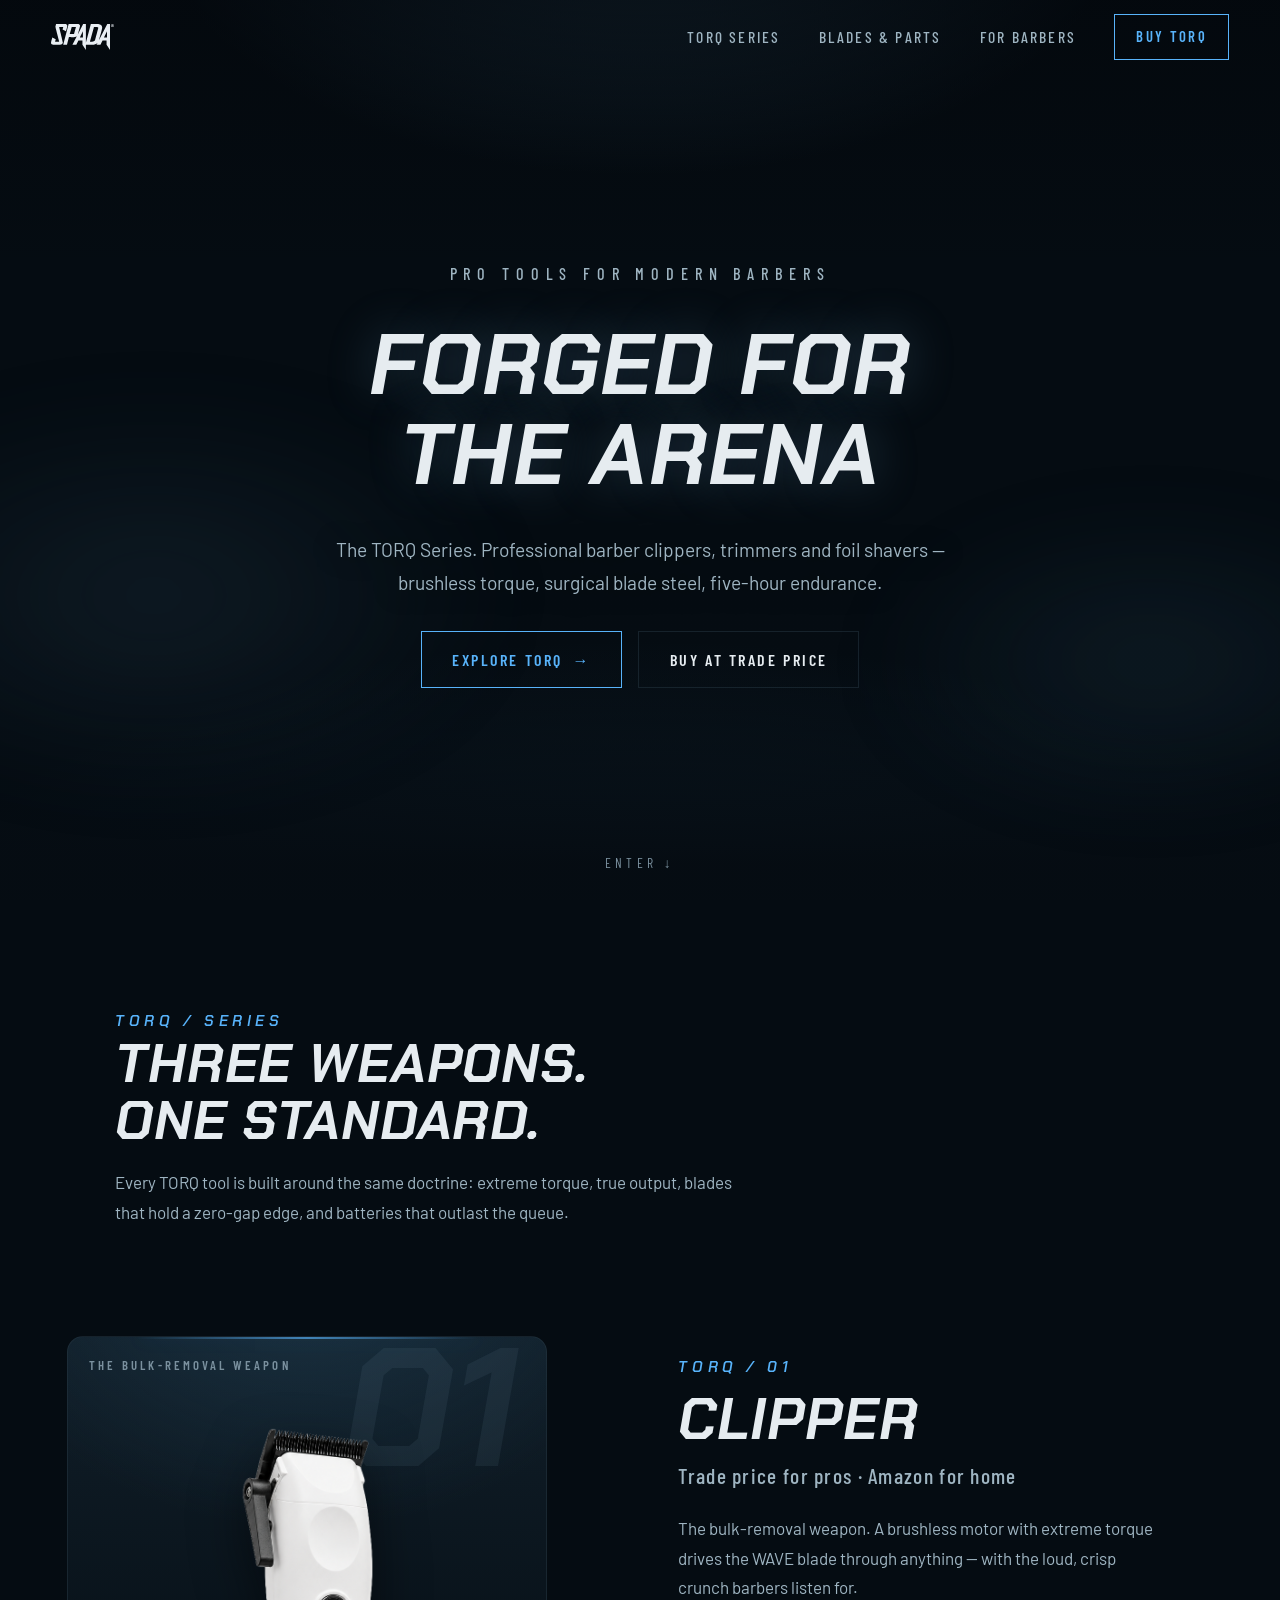
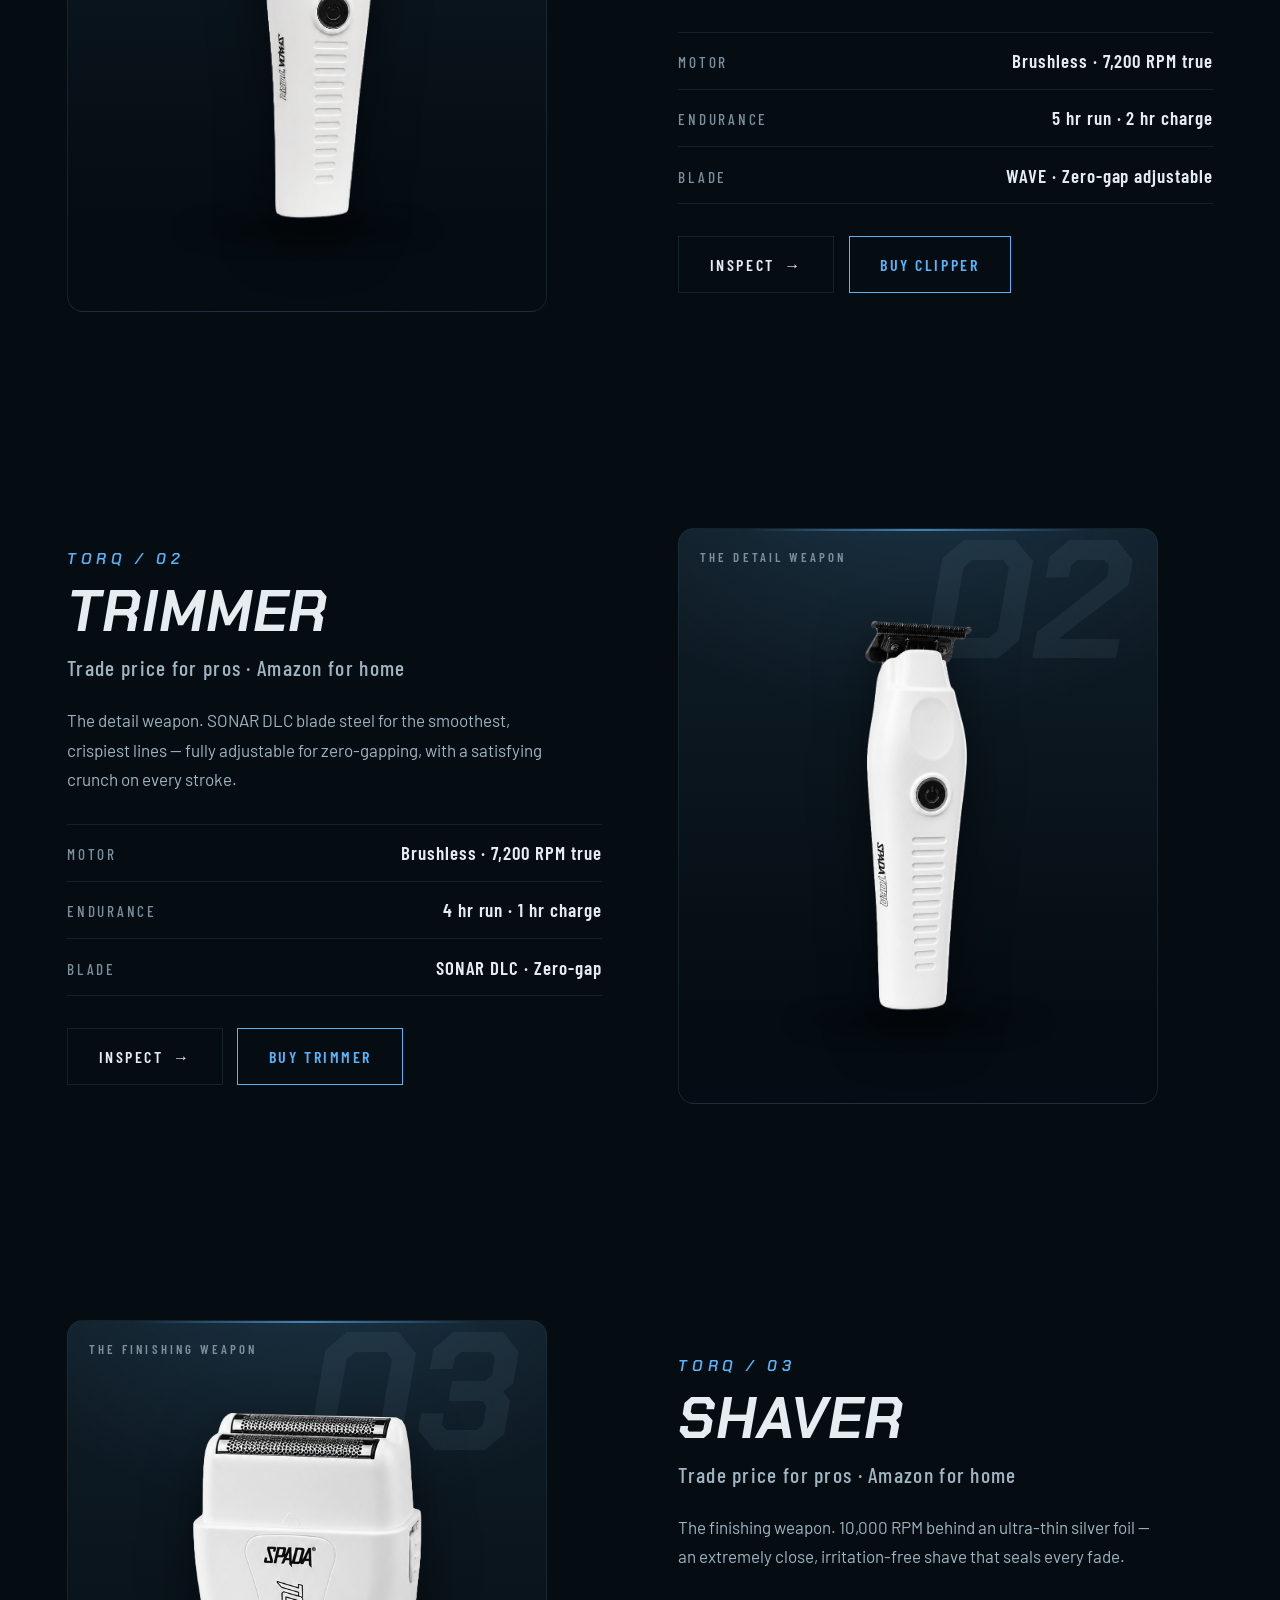
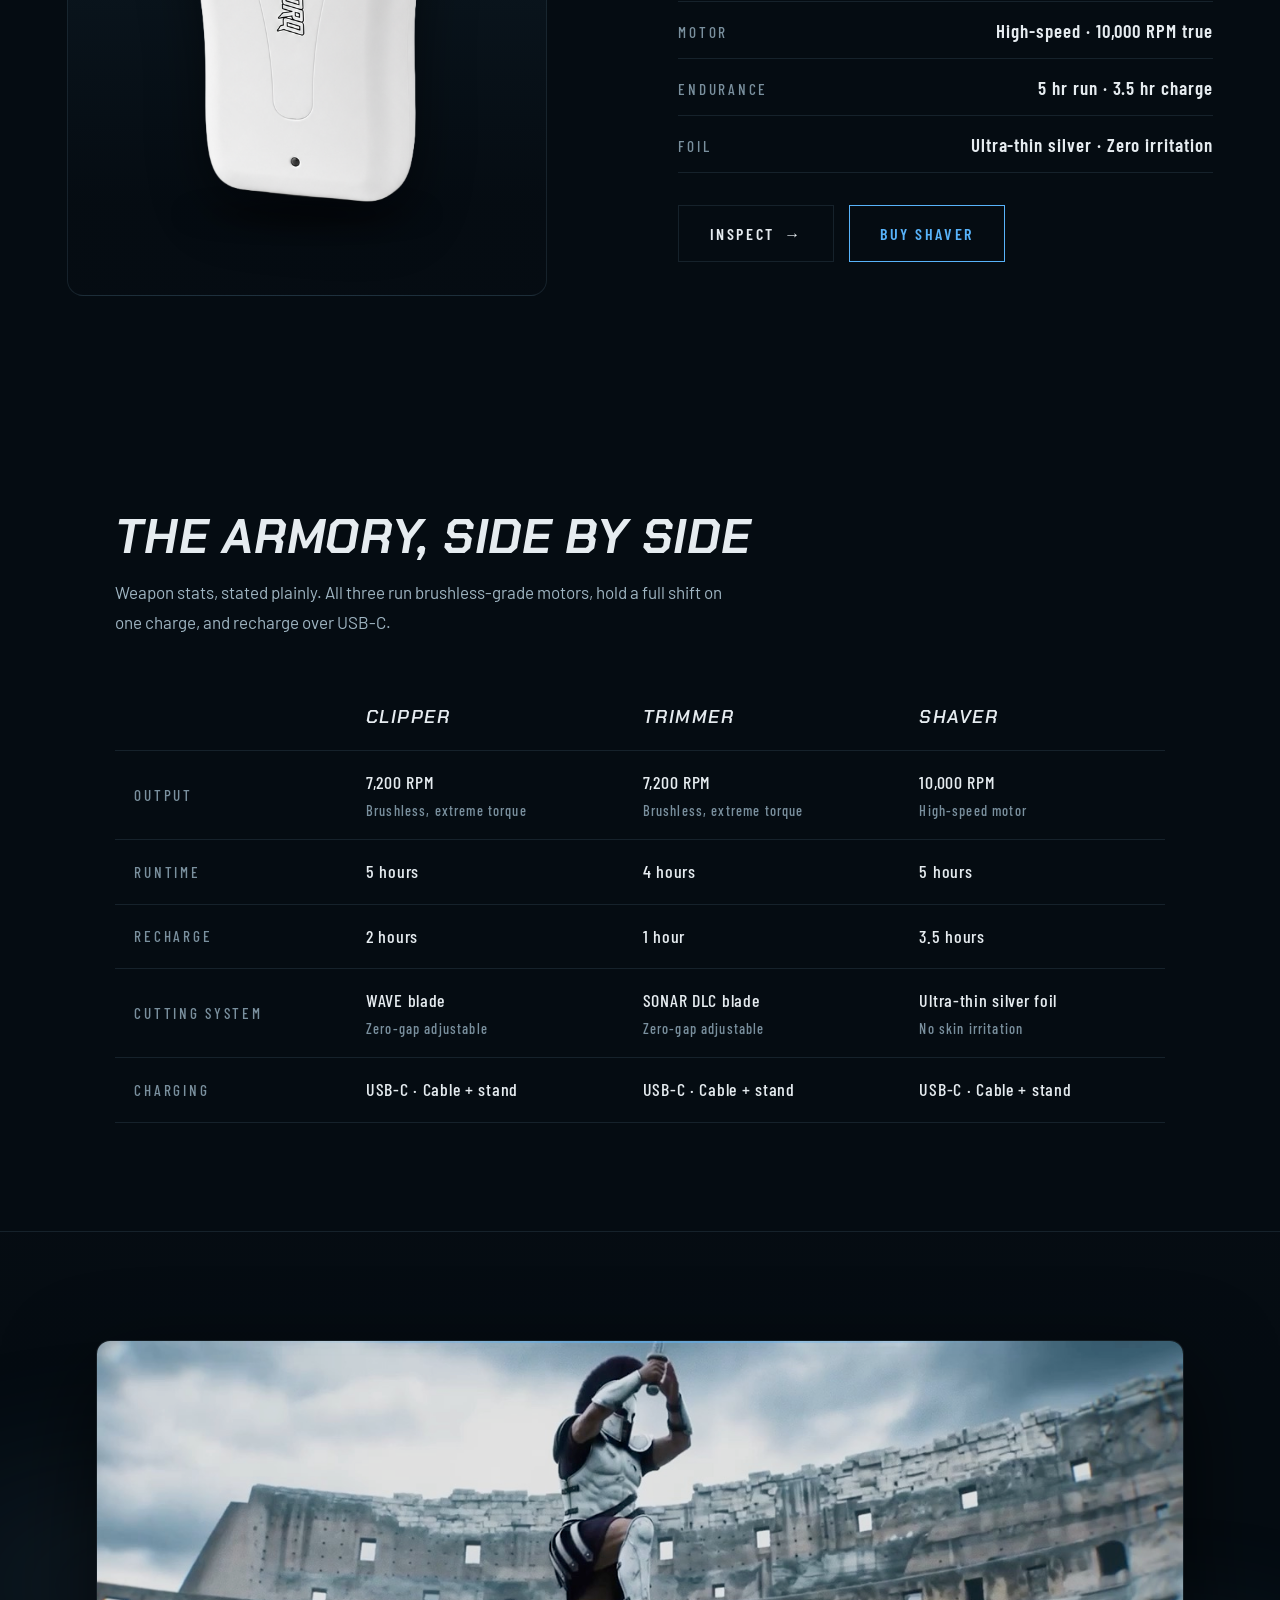
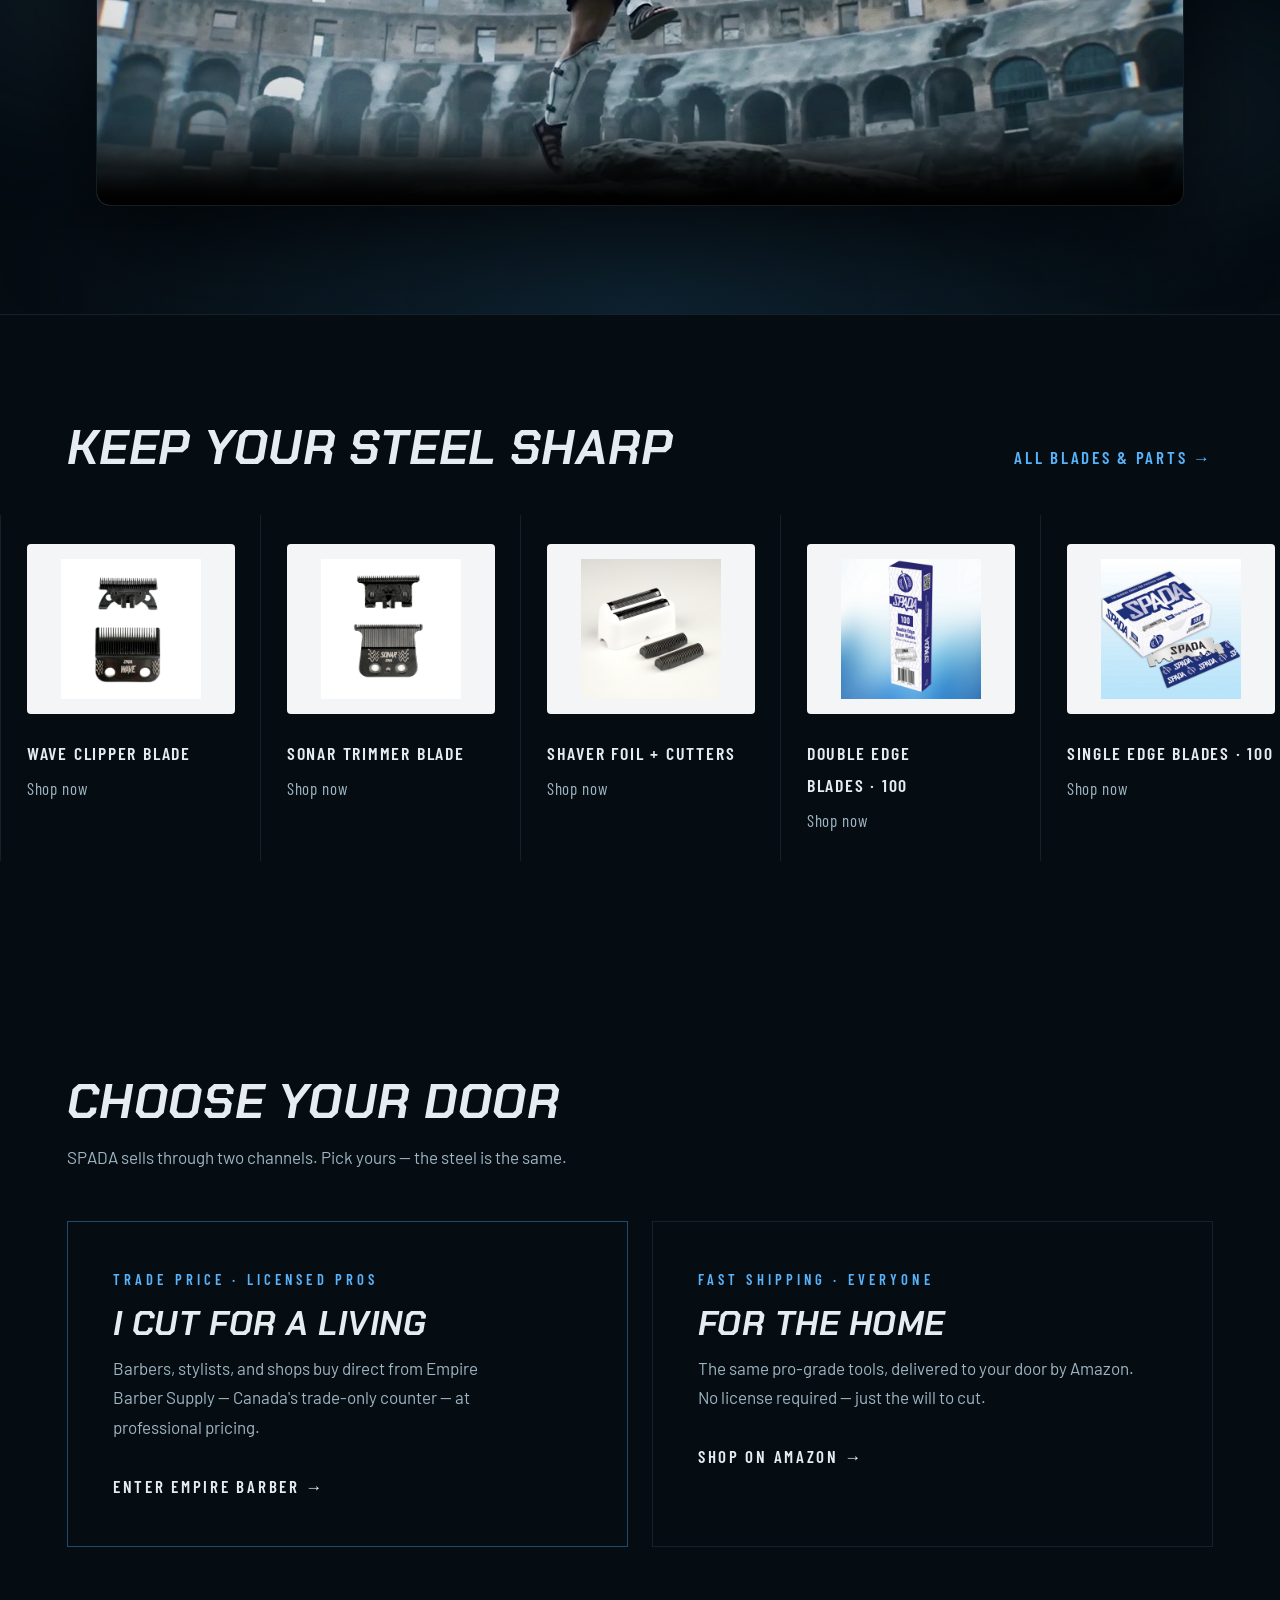
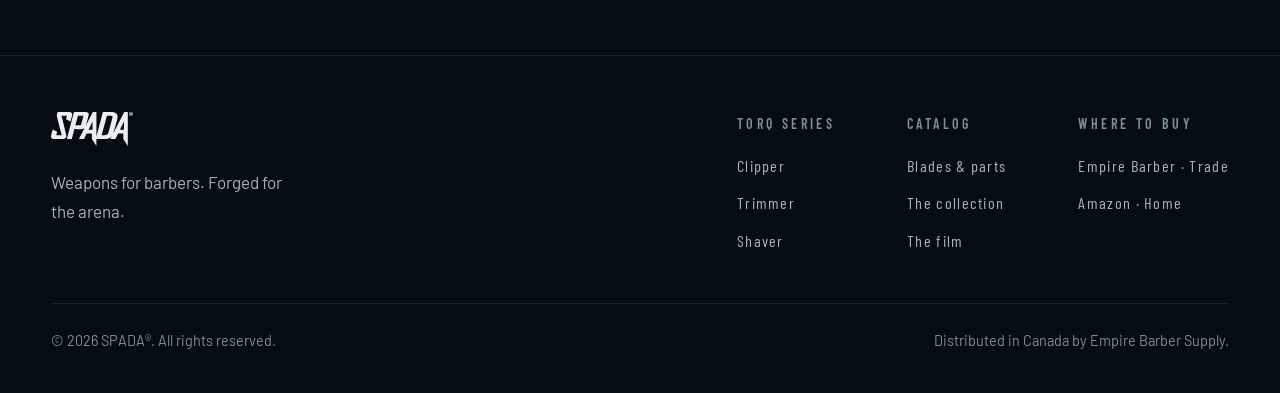
==== commit c0c7282c: "Use Trimmer & Shaver Front v2 renders as their main images Swap the homepage showcases and product-p" ====
--- a/index.html
+++ b/index.html
@@ -130,7 +130,7 @@
     <figure class="vitrine">
       <span class="vitrine-index" aria-hidden="true">02</span>
       <span class="vitrine-tag">The detail weapon</span>
-      <img class="product" src="assets/images/products/spada-torq-trimmer/00.png" alt="SPADA TORQ Trimmer with exposed SONAR DLC blade" width="700" height="1247" loading="lazy">
+      <img class="product" src="assets/images/renders/trimmer-front-v2.png" alt="SPADA TORQ professional cordless barber trimmer, front angle" width="277" height="1036" loading="lazy">
     </figure>
   </a>
   <div class="showcase-copy">
@@ -155,7 +155,7 @@
     <figure class="vitrine">
       <span class="vitrine-index" aria-hidden="true">03</span>
       <span class="vitrine-tag">The finishing weapon</span>
-      <img class="product" src="assets/images/renders/shaver-34.png" alt="SPADA TORQ foil shaver for barbers with ultra-thin silver foil head" width="819" height="1400" loading="lazy">
+      <img class="product" src="assets/images/renders/shaver-front-v2.png" alt="SPADA TORQ professional foil shaver for barbers, front angle" width="363" height="621" loading="lazy">
     </figure>
   </a>
   <div class="showcase-copy">
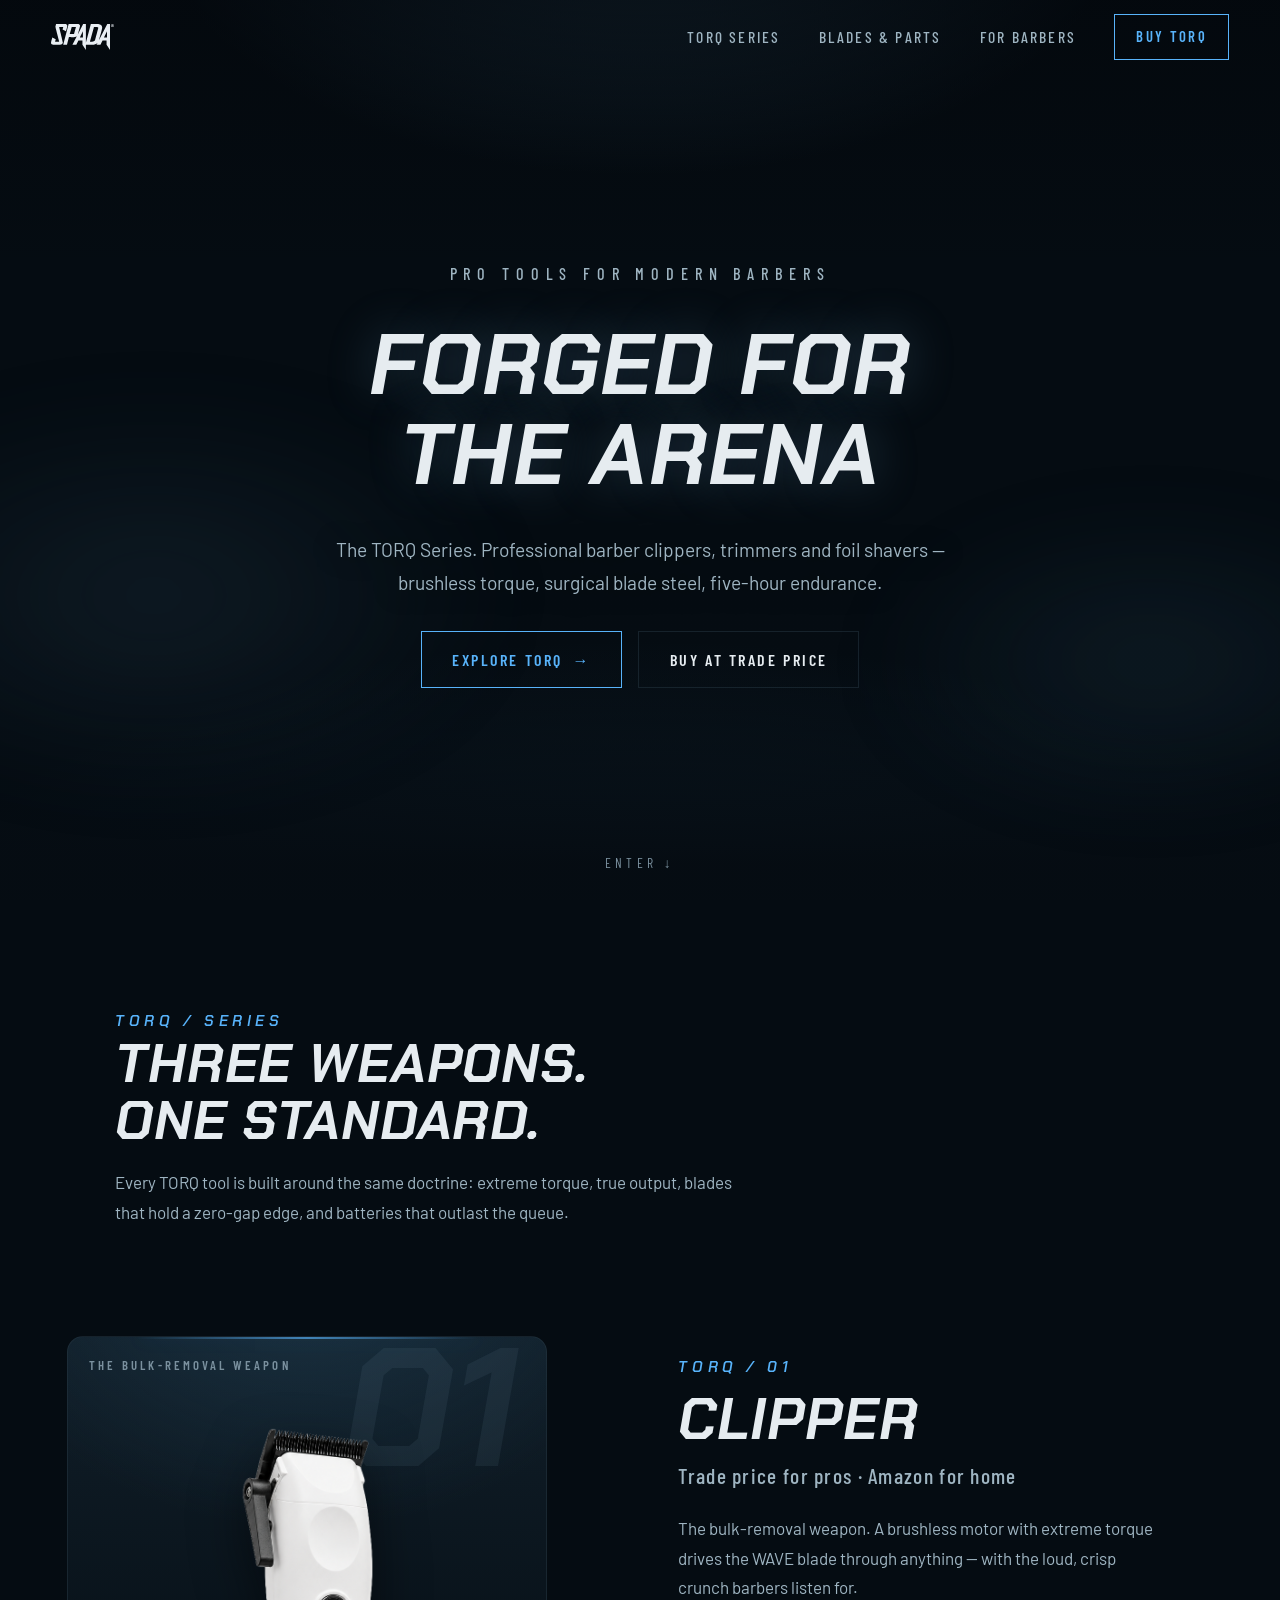
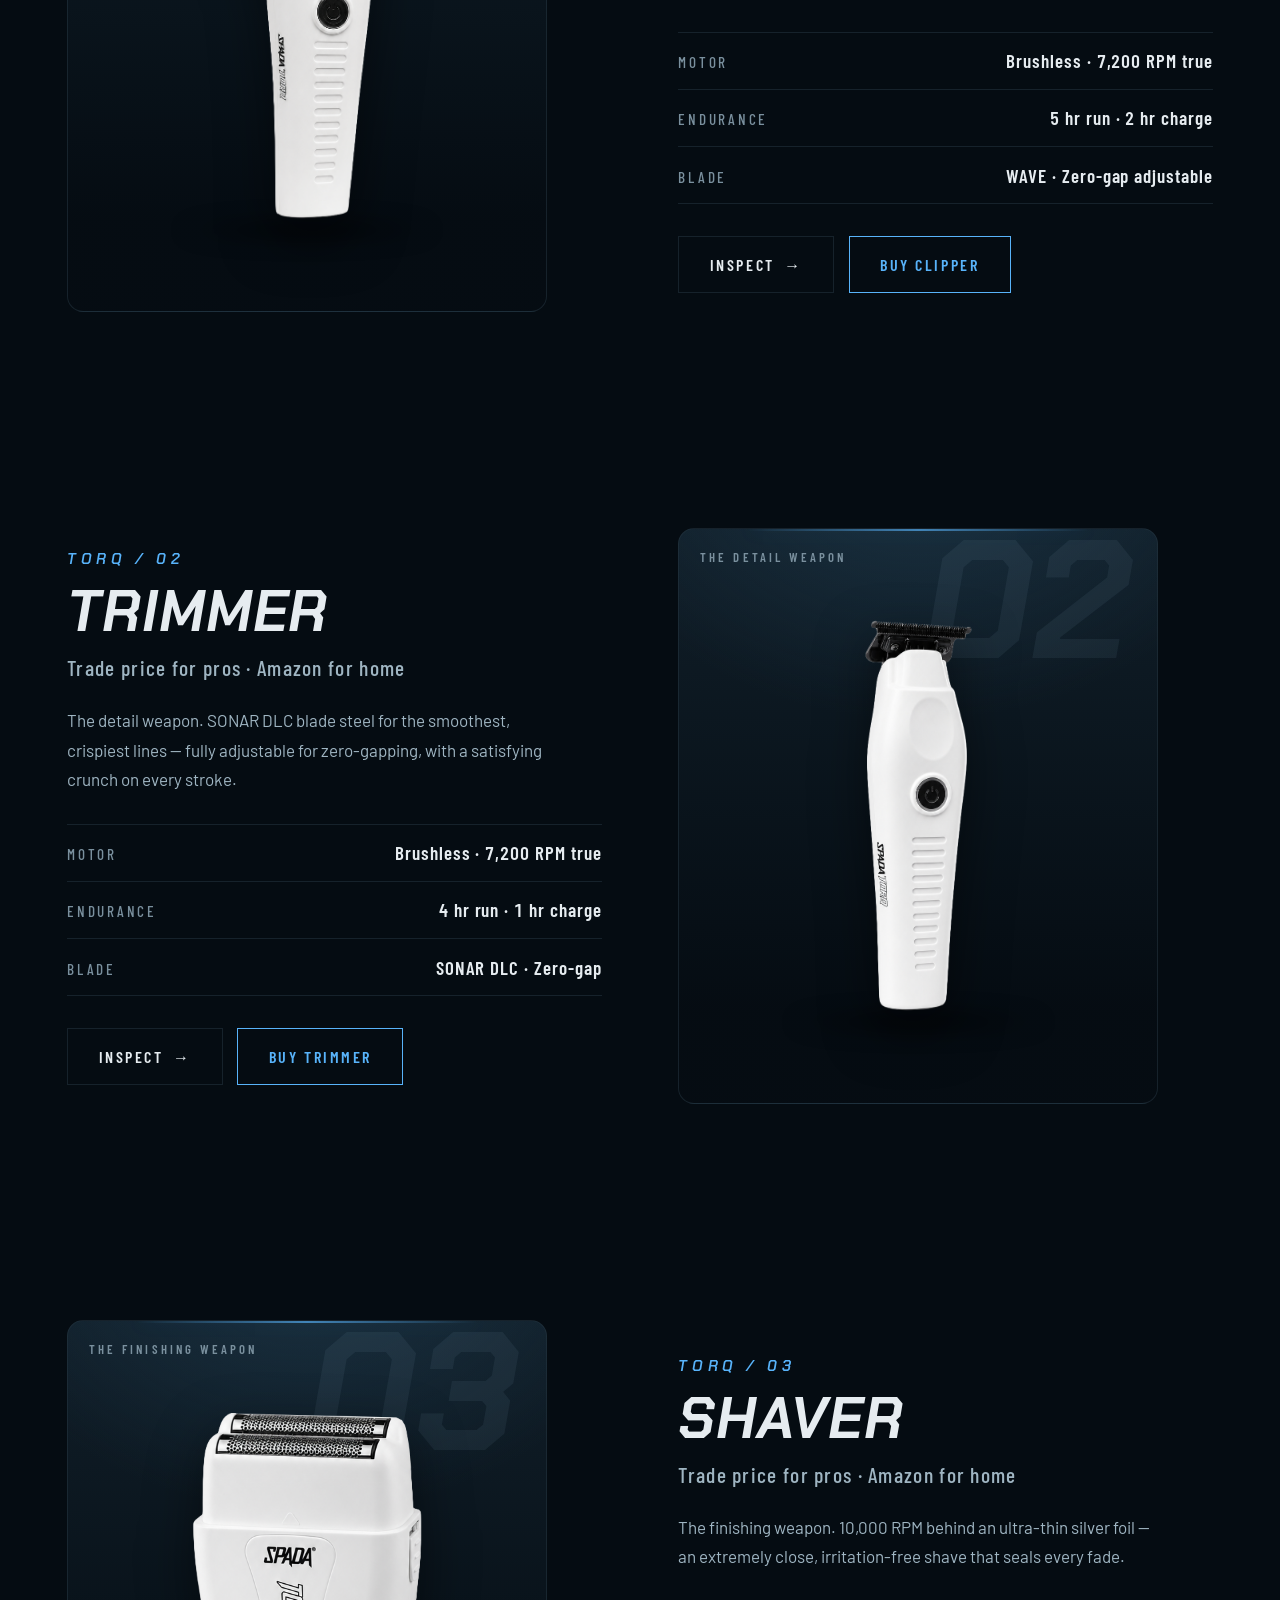
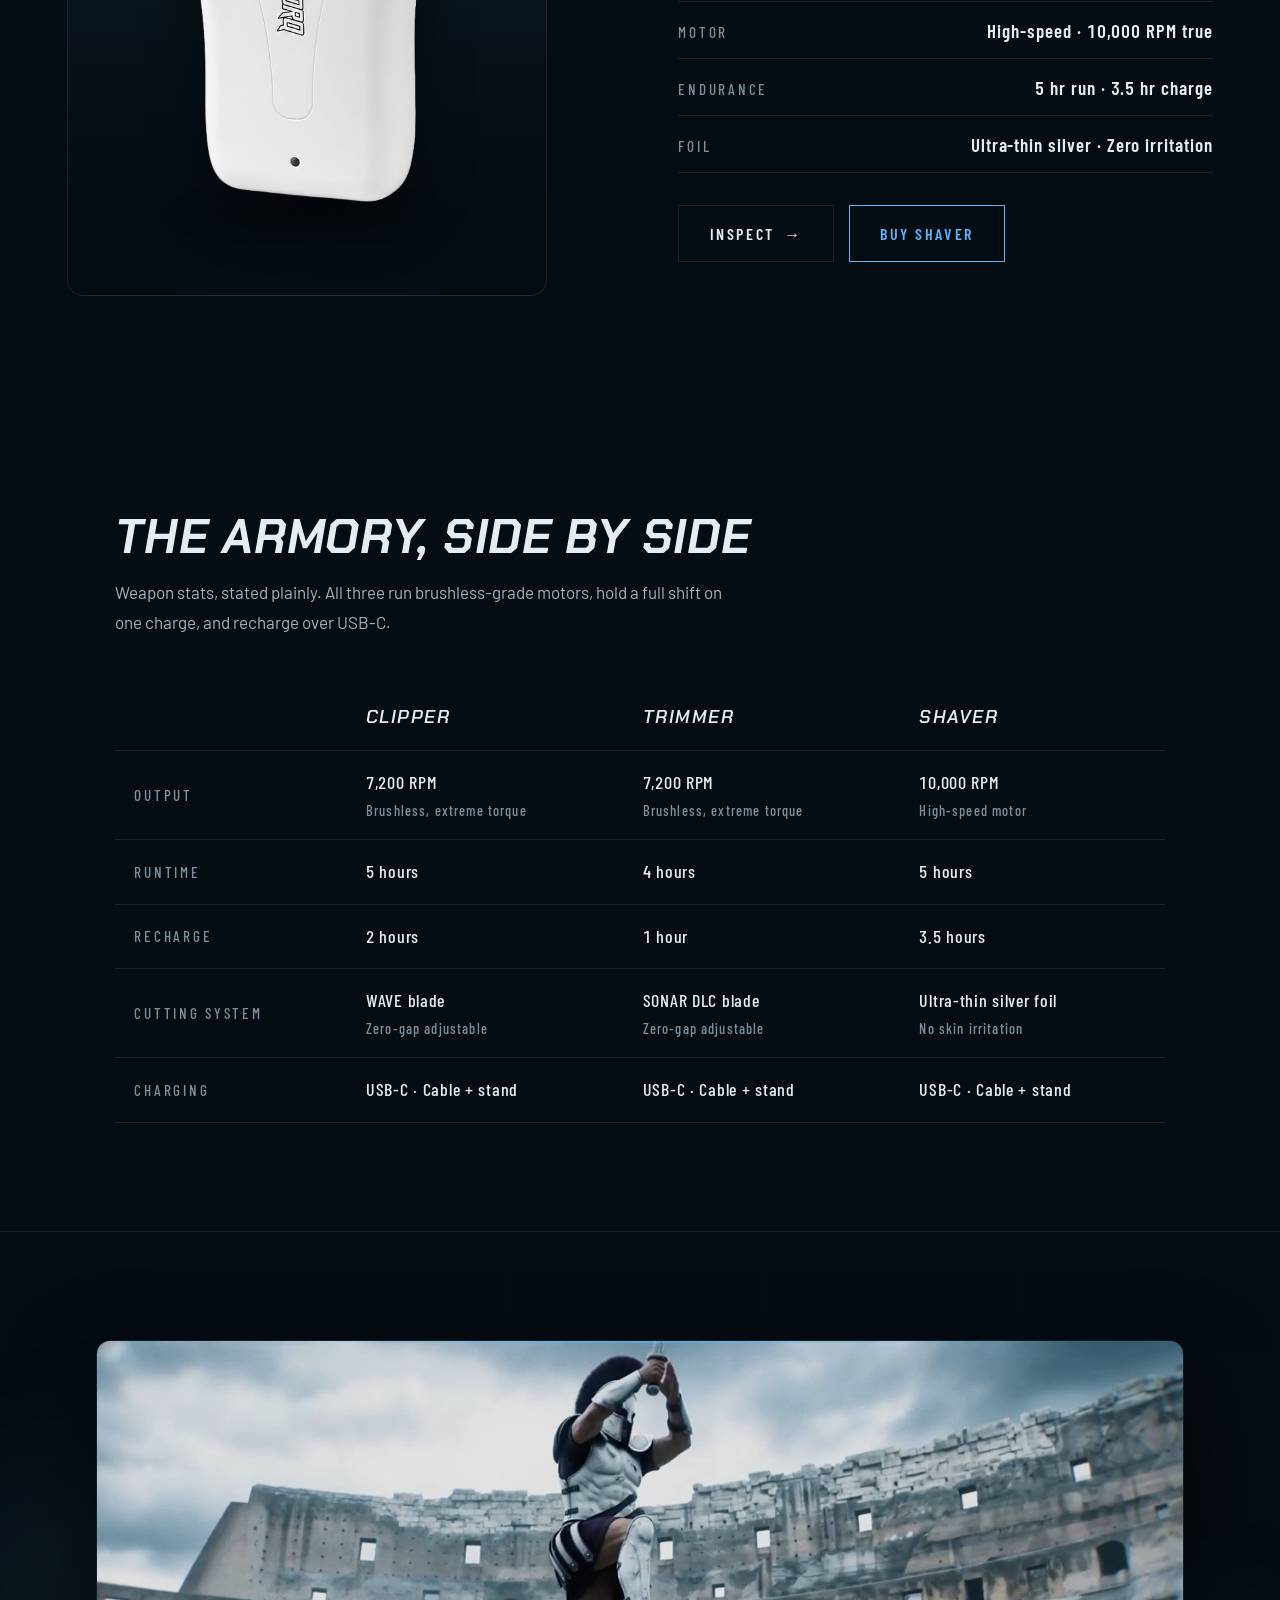
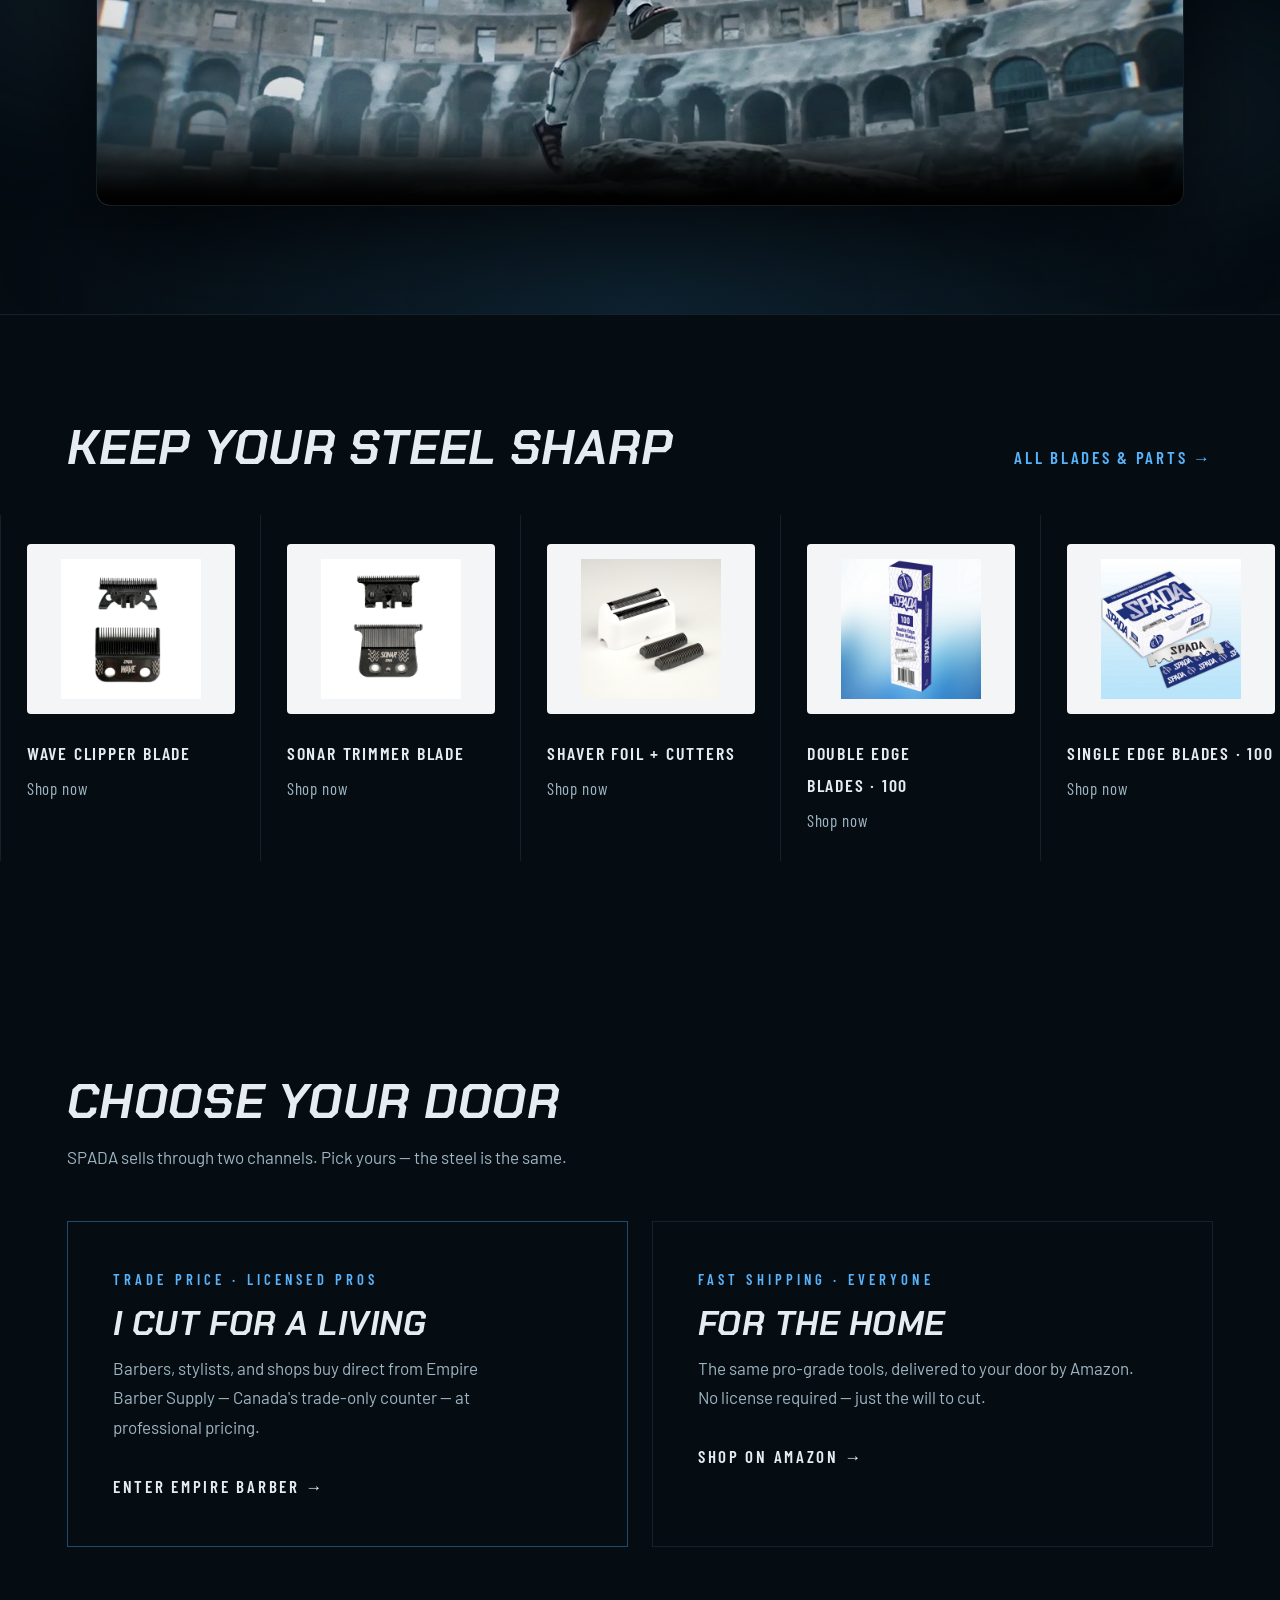
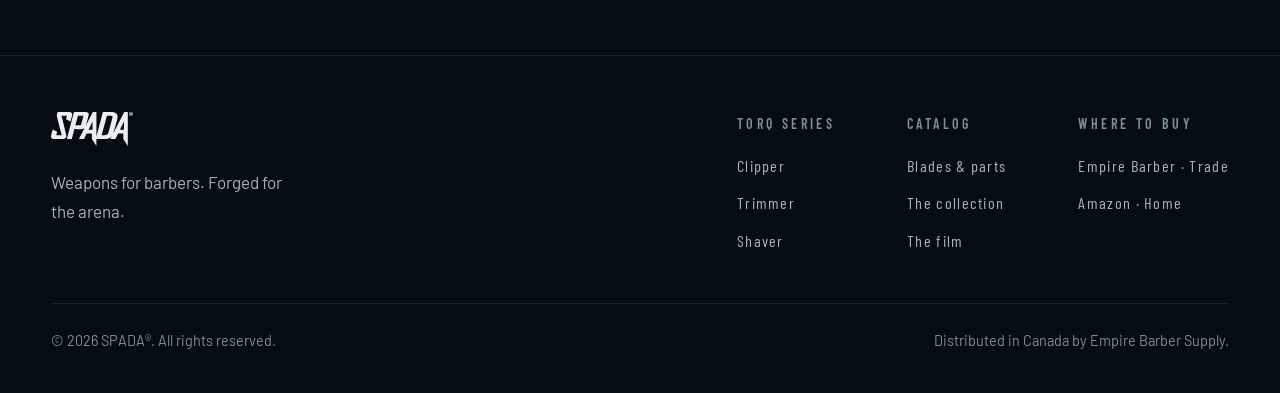
==== commit 653d92fc: "Web Interface Guidelines pass: a11y, CLS, and polish fixes - Add skip-to-content link + id="main" on" ====
--- a/index.html
+++ b/index.html
@@ -59,6 +59,8 @@
 </head>
 <body>
 
+<a class="skip-link" href="#main">Skip to content</a>
+
 <header class="nav">
   <a class="wordmark" href="index.html" aria-label="SPADA home"><img src="assets/brand/spada-logo-chrome.svg" alt="SPADA®" width="145" height="60"></a>
   <button class="menu-toggle" aria-expanded="false" aria-label="Menu">
@@ -72,7 +74,7 @@
   </ul>
 </header>
 
-<main>
+<main id="main">
 
 <section class="hero">
   <div class="hero-film" aria-hidden="true">
@@ -114,8 +116,8 @@
     <p class="price reveal">Trade price for pros · Amazon for home</p>
     <p class="pitch reveal">The bulk-removal weapon. A brushless motor with extreme torque drives the WAVE blade through anything — with the loud, crisp crunch barbers listen for.</p>
     <dl class="spec-plaque reveal">
-      <div><dt>Motor</dt><dd>Brushless · 7,200 RPM true</dd></div>
-      <div><dt>Endurance</dt><dd>5 hr run · 2 hr charge</dd></div>
+      <div><dt>Motor</dt><dd>Brushless · 7,200 RPM true</dd></div>
+      <div><dt>Endurance</dt><dd>5 hr run · 2 hr charge</dd></div>
       <div><dt>Blade</dt><dd>WAVE · Zero-gap adjustable</dd></div>
     </dl>
     <div class="showcase-ctas reveal">
@@ -139,8 +141,8 @@
     <p class="price reveal">Trade price for pros · Amazon for home</p>
     <p class="pitch reveal">The detail weapon. SONAR DLC blade steel for the smoothest, crispiest lines — fully adjustable for zero-gapping, with a satisfying crunch on every stroke.</p>
     <dl class="spec-plaque reveal">
-      <div><dt>Motor</dt><dd>Brushless · 7,200 RPM true</dd></div>
-      <div><dt>Endurance</dt><dd>4 hr run · 1 hr charge</dd></div>
+      <div><dt>Motor</dt><dd>Brushless · 7,200 RPM true</dd></div>
+      <div><dt>Endurance</dt><dd>4 hr run · 1 hr charge</dd></div>
       <div><dt>Blade</dt><dd>SONAR DLC · Zero-gap</dd></div>
     </dl>
     <div class="showcase-ctas reveal">
@@ -164,8 +166,8 @@
     <p class="price reveal">Trade price for pros · Amazon for home</p>
     <p class="pitch reveal">The finishing weapon. 10,000 RPM behind an ultra-thin silver foil — an extremely close, irritation-free shave that seals every fade.</p>
     <dl class="spec-plaque reveal">
-      <div><dt>Motor</dt><dd>High-speed · 10,000 RPM true</dd></div>
-      <div><dt>Endurance</dt><dd>5 hr run · 3.5 hr charge</dd></div>
+      <div><dt>Motor</dt><dd>High-speed · 10,000 RPM true</dd></div>
+      <div><dt>Endurance</dt><dd>5 hr run · 3.5 hr charge</dd></div>
       <div><dt>Foil</dt><dd>Ultra-thin silver · Zero irritation</dd></div>
     </dl>
     <div class="showcase-ctas reveal">
@@ -191,21 +193,21 @@
       <tbody>
         <tr>
           <th scope="row">Output</th>
-          <td>7,200 RPM <span class="sub">Brushless, extreme torque</span></td>
-          <td>7,200 RPM <span class="sub">Brushless, extreme torque</span></td>
-          <td>10,000 RPM <span class="sub">High-speed motor</span></td>
+          <td>7,200 RPM <span class="sub">Brushless, extreme torque</span></td>
+          <td>7,200 RPM <span class="sub">Brushless, extreme torque</span></td>
+          <td>10,000 RPM <span class="sub">High-speed motor</span></td>
         </tr>
         <tr>
           <th scope="row">Runtime</th>
-          <td>5 hours</td>
-          <td>4 hours</td>
-          <td>5 hours</td>
+          <td>5 hours</td>
+          <td>4 hours</td>
+          <td>5 hours</td>
         </tr>
         <tr>
           <th scope="row">Recharge</th>
-          <td>2 hours</td>
-          <td>1 hour</td>
-          <td>3.5 hours</td>
+          <td>2 hours</td>
+          <td>1 hour</td>
+          <td>3.5 hours</td>
         </tr>
         <tr>
           <th scope="row">Cutting system</th>
@@ -243,37 +245,37 @@
   </div>
   <div class="rack reveal">
     <a class="rack-item" href="accessories.html">
-      <div class="rack-img"><img src="assets/images/products/spada-wave-clipper-blade/00.png" alt="WAVE replacement clipper blade" loading="lazy"></div>
+      <div class="rack-img"><img src="assets/images/products/spada-wave-clipper-blade/00.png" width="1400" height="1400" alt="WAVE replacement clipper blade" loading="lazy"></div>
       <h3>WAVE Clipper Blade</h3>
       <p class="price">Shop now</p>
     </a>
     <a class="rack-item" href="accessories.html">
-      <div class="rack-img"><img src="assets/images/products/spada-sonar-trimmer-blade/00.png" alt="SONAR DLC replacement trimmer blade" loading="lazy"></div>
+      <div class="rack-img"><img src="assets/images/products/spada-sonar-trimmer-blade/00.png" width="1400" height="1400" alt="SONAR DLC replacement trimmer blade" loading="lazy"></div>
       <h3>SONAR Trimmer Blade</h3>
       <p class="price">Shop now</p>
     </a>
     <a class="rack-item" href="accessories.html">
-      <div class="rack-img"><img src="assets/images/products/spada-torq-shaver-replacement-foil-head-and-cutters/00.png" alt="TORQ Shaver replacement foil head and cutters" loading="lazy"></div>
+      <div class="rack-img"><img src="assets/images/products/spada-torq-shaver-replacement-foil-head-and-cutters/00.png" width="1400" height="1400" alt="TORQ Shaver replacement foil head and cutters" loading="lazy"></div>
       <h3>Shaver Foil + Cutters</h3>
       <p class="price">Shop now</p>
     </a>
     <a class="rack-item" href="accessories.html">
-      <div class="rack-img"><img src="assets/images/products/spada-double-edge-razor-blade/00.png" alt="Box of 100 SPADA double edge razor blades" loading="lazy"></div>
+      <div class="rack-img"><img src="assets/images/products/spada-double-edge-razor-blade/00.png" width="1400" height="1400" alt="Box of 100 SPADA double edge razor blades" loading="lazy"></div>
       <h3>Double Edge Blades · 100</h3>
       <p class="price">Shop now</p>
     </a>
     <a class="rack-item" href="accessories.html">
-      <div class="rack-img"><img src="assets/images/products/spada-single-edge-razor-blade/00.png" alt="Box of 100 SPADA single edge razor blades" loading="lazy"></div>
+      <div class="rack-img"><img src="assets/images/products/spada-single-edge-razor-blade/00.png" width="1400" height="1400" alt="Box of 100 SPADA single edge razor blades" loading="lazy"></div>
       <h3>Single Edge Blades · 100</h3>
       <p class="price">Shop now</p>
     </a>
     <a class="rack-item" href="accessories.html">
-      <div class="rack-img"><img src="assets/images/products/spada-cam-follower-for-clipper/00.png" alt="Cam follower replacement part for the TORQ Clipper" loading="lazy"></div>
+      <div class="rack-img"><img src="assets/images/products/spada-cam-follower-for-clipper/00.png" width="1000" height="1000" alt="Cam follower replacement part for the TORQ Clipper" loading="lazy"></div>
       <h3>Cam Follower · Clipper</h3>
       <p class="price">Shop now</p>
     </a>
     <a class="rack-item" href="accessories.html">
-      <div class="rack-img"><img src="assets/images/products/spada-cam-follower/00.png" alt="Cam follower replacement part for the TORQ Trimmer" loading="lazy"></div>
+      <div class="rack-img"><img src="assets/images/products/spada-cam-follower/00.png" width="1000" height="1000" alt="Cam follower replacement part for the TORQ Trimmer" loading="lazy"></div>
       <h3>Cam Follower · Trimmer</h3>
       <p class="price">Shop now</p>
     </a>
--- a/css/main.css
+++ b/css/main.css
@@ -4,6 +4,7 @@
    ============================================================ */
 
 :root {
+  color-scheme: dark;
   --night: oklch(15% 0.018 245);
   --night-2: oklch(19% 0.022 243);
   --steel: oklch(27% 0.03 240);
@@ -60,6 +61,10 @@
 img, video { display: block; max-width: 100%; }
 a { color: inherit; }
 button { font: inherit; color: inherit; background: none; border: none; cursor: pointer; }
+a, button, .btn, .door, .rack-item, .strip-nav, .menu-toggle, summary {
+  touch-action: manipulation;
+  -webkit-tap-highlight-color: transparent;
+}
 ::selection { background: var(--led-deep); color: var(--chrome); }
 
 h1, h2, h3 { text-wrap: balance; }
@@ -79,6 +84,29 @@
   clip-path: inset(50%);
   white-space: nowrap;
 }
+
+/* In-page anchors sit under the fixed nav — reserve its height on jump. */
+:target, [id="torq"], [id="pro"], [id="film"] { scroll-margin-top: 5rem; }
+
+/* Skip link — first focusable element, off-screen until focused. */
+.skip-link {
+  position: absolute;
+  left: 0.75rem;
+  top: -60px;
+  z-index: 300;
+  padding: 0.65rem 1.1rem;
+  font-family: var(--font-cond);
+  font-weight: 600;
+  letter-spacing: 0.12em;
+  text-transform: uppercase;
+  font-size: 0.9rem;
+  color: var(--chrome);
+  background: var(--night-2);
+  border: 1px solid var(--led);
+  text-decoration: none;
+  transition: top 0.25s var(--ease-out);
+}
+.skip-link:focus { top: 0.75rem; }
 
 /* ---------- Type voices ---------- */
 .display {
@@ -142,7 +170,7 @@
   align-items: center;
   justify-content: space-between;
   gap: 1rem;
-  padding: 0.9rem var(--gutter);
+  padding: 0.9rem calc(var(--gutter) + env(safe-area-inset-right)) 0.9rem calc(var(--gutter) + env(safe-area-inset-left));
   transition: background 0.4s var(--ease-out), border-color 0.4s var(--ease-out);
   border-bottom: 1px solid transparent;
 }
@@ -216,6 +244,7 @@
     backdrop-filter: blur(24px) saturate(1.4);
     border-bottom: 1px solid var(--steel-hair);
     box-shadow: 0 26px 50px oklch(3% 0.01 245 / 0.55);
+    overscroll-behavior: contain;
     opacity: 0;
     transform: translateY(-12px);
     pointer-events: none;
@@ -288,7 +317,7 @@
   place-items: center;
   text-align: center;
   overflow: clip;
-  padding: 7rem var(--gutter) 4rem;
+  padding: 7rem calc(var(--gutter) + env(safe-area-inset-right)) calc(4rem + env(safe-area-inset-bottom)) calc(var(--gutter) + env(safe-area-inset-left));
   isolation: isolate;
 }
 
@@ -409,7 +438,8 @@
   border-radius: 50%;
   background: radial-gradient(ellipse, oklch(4% 0.01 245 / 0.75), transparent 72%);
   filter: blur(10px);
-  transition: width 0.6s var(--ease-out), opacity 0.6s var(--ease-out);
+  transform-origin: center;
+  transition: transform 0.6s var(--ease-out), opacity 0.6s var(--ease-out);
 }
 .vitrine-index {
   position: absolute;
@@ -452,7 +482,7 @@
 .showcase-stage { text-decoration: none; display: block; }
 .showcase-stage:hover .vitrine { border-color: oklch(48% 0.07 240 / 0.65); }
 .showcase-stage:hover .vitrine::before { opacity: 1; }
-.showcase-stage:hover .vitrine::after { width: 60%; opacity: 0.9; }
+.showcase-stage:hover .vitrine::after { transform: scaleX(1.11); opacity: 0.9; }
 .showcase-stage:hover .vitrine .product { transform: translateY(-10px); }
 
 /* ---------- Spotlight product staging (product-detail hero) ---------- */
@@ -565,6 +595,7 @@
   font-size: 1.18rem;
   letter-spacing: 0.05em;
   color: var(--chrome);
+  font-variant-numeric: tabular-nums;
 }
 .showcase-ctas { display: flex; flex-wrap: wrap; gap: 0.9rem; margin-top: 2rem; }
 
@@ -581,7 +612,7 @@
 }
 .armory h2 { font-size: clamp(1.9rem, 4.5vw, 3rem); }
 .armory .lede { margin-top: 1rem; }
-.armory-table-wrap { overflow-x: auto; margin-top: 3rem; }
+.armory-table-wrap { overflow-x: auto; overscroll-behavior-x: contain; margin-top: 3rem; }
 .armory table {
   width: 100%;
   min-width: 640px;
@@ -610,7 +641,7 @@
   text-transform: uppercase;
   color: var(--fog-dim);
 }
-.armory td { font-weight: 500; font-size: 1.12rem; letter-spacing: 0.04em; color: var(--chrome); }
+.armory td { font-weight: 500; font-size: 1.12rem; letter-spacing: 0.04em; color: var(--chrome); font-variant-numeric: tabular-nums; }
 .armory td .sub { display: block; font-size: 0.9rem; color: var(--fog-dim); letter-spacing: 0.08em; }
 
 /* ---------- Film band ---------- */
@@ -688,6 +719,7 @@
   display: flex;
   gap: 0;
   overflow-x: auto;
+  overscroll-behavior-x: contain;
   scroll-snap-type: x mandatory;
   margin-top: 2.6rem;
   padding-inline: var(--gutter);
@@ -830,6 +862,7 @@
   padding: 0;
   width: min(560px, calc(100vw - 2rem));
   margin: auto;
+  overscroll-behavior: contain;
 }
 .buy-dialog::backdrop {
   background: oklch(8% 0.015 245 / 0.75);
@@ -929,6 +962,7 @@
 }
 .pdp-strip {
   overflow-x: auto;
+  overscroll-behavior-x: contain;
   display: flex;
   scroll-snap-type: x mandatory;
   scroll-behavior: smooth;
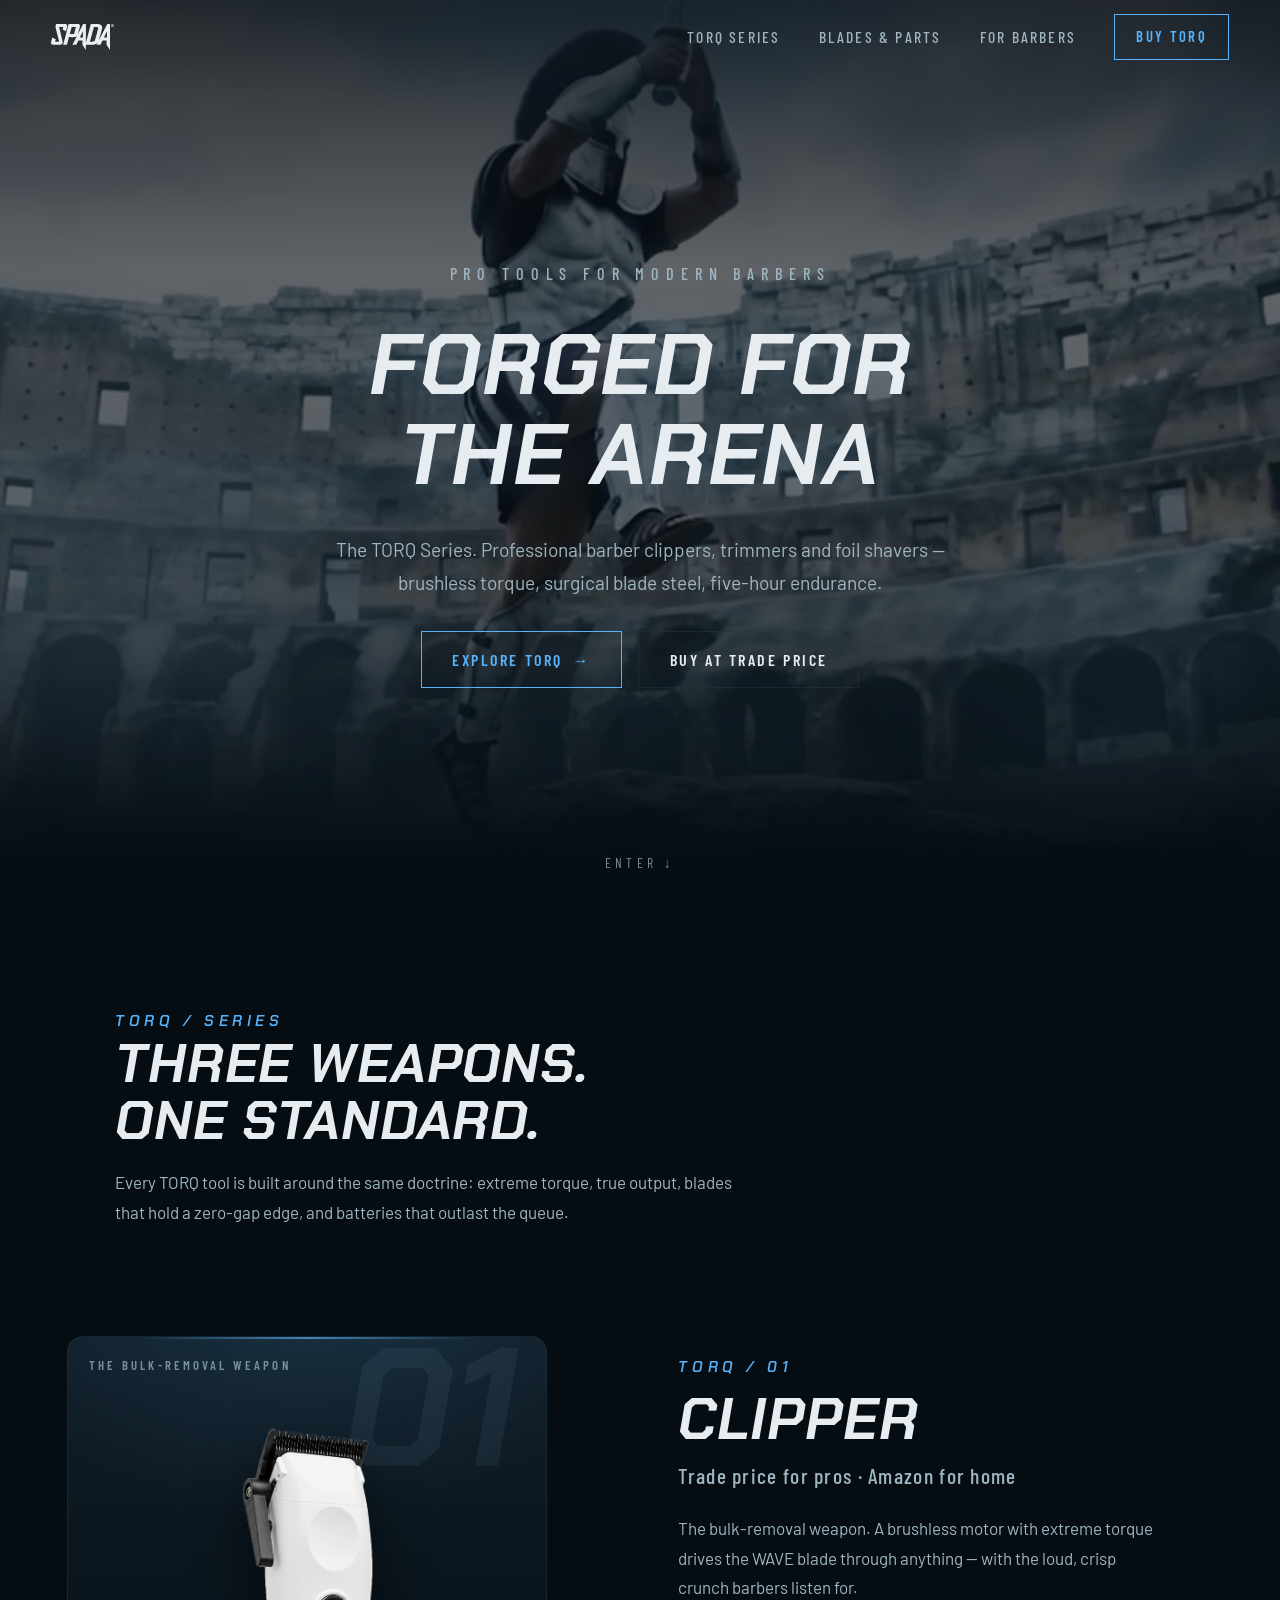
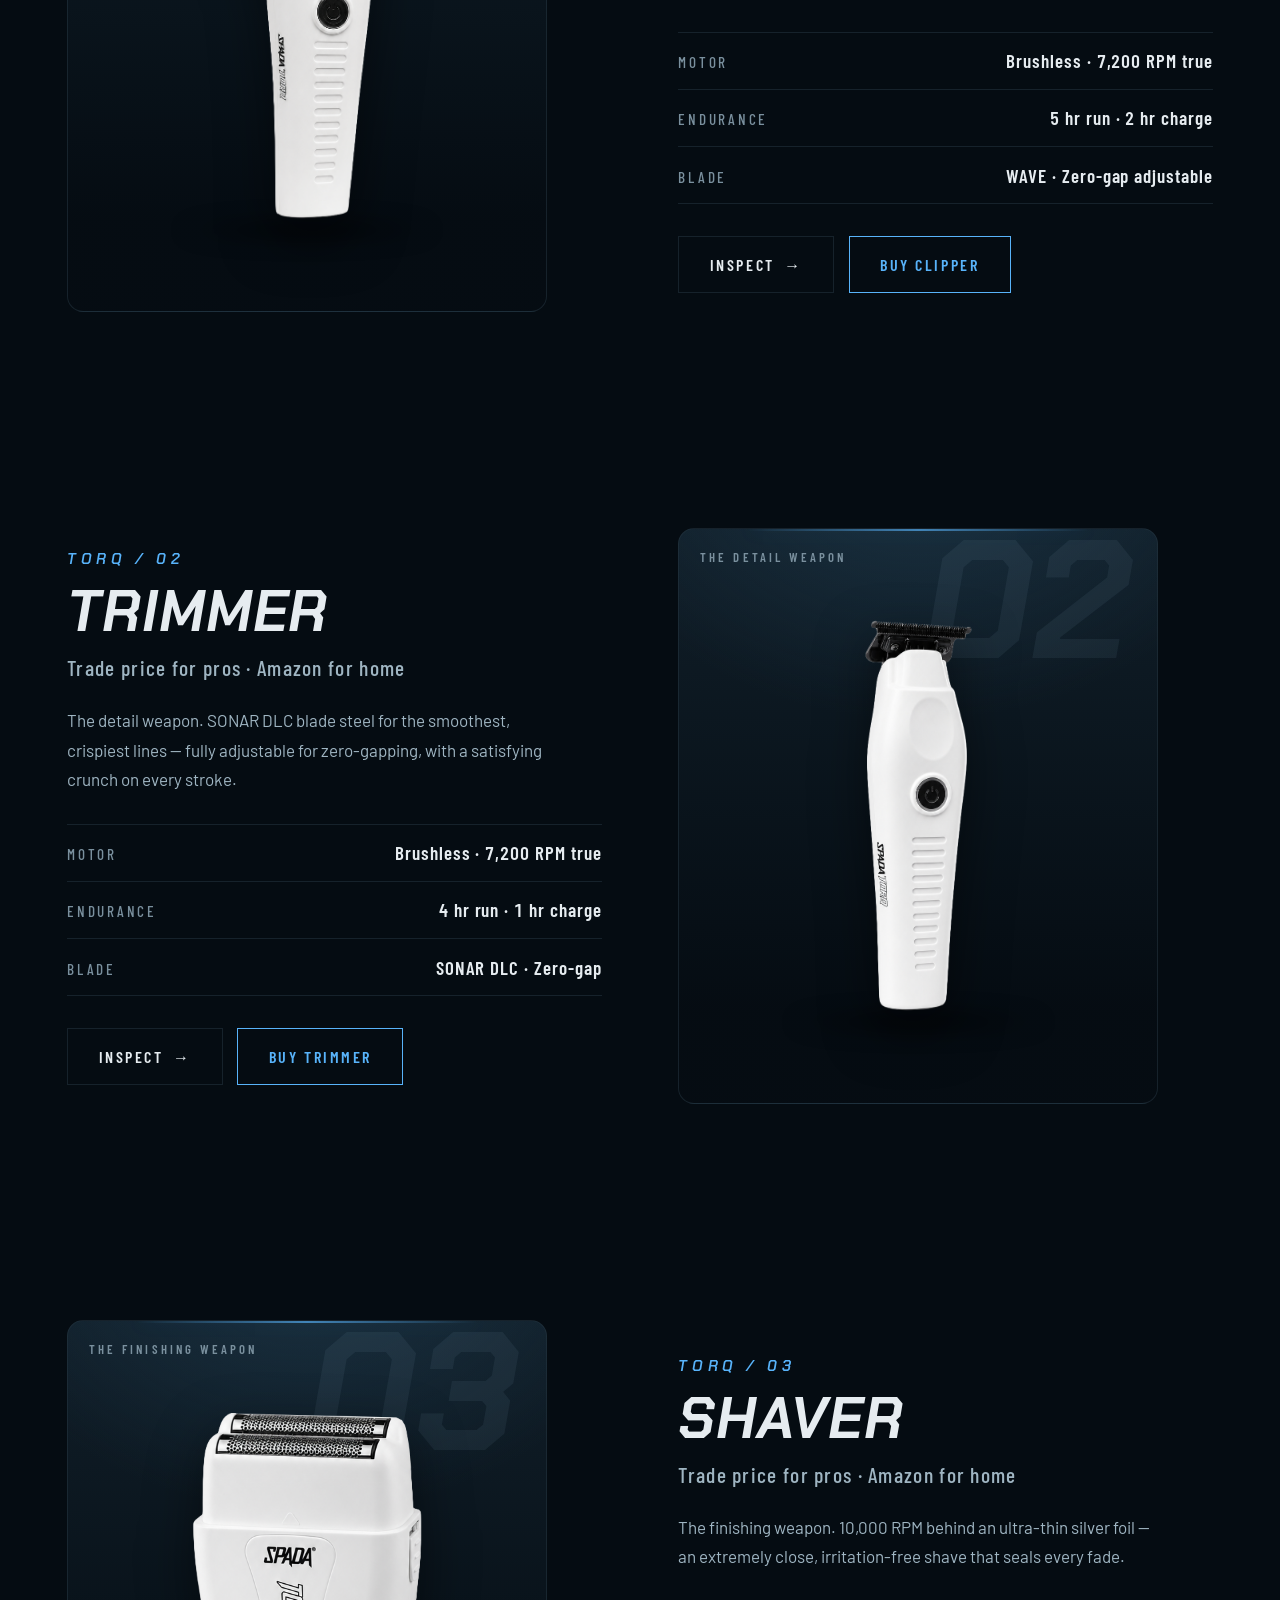
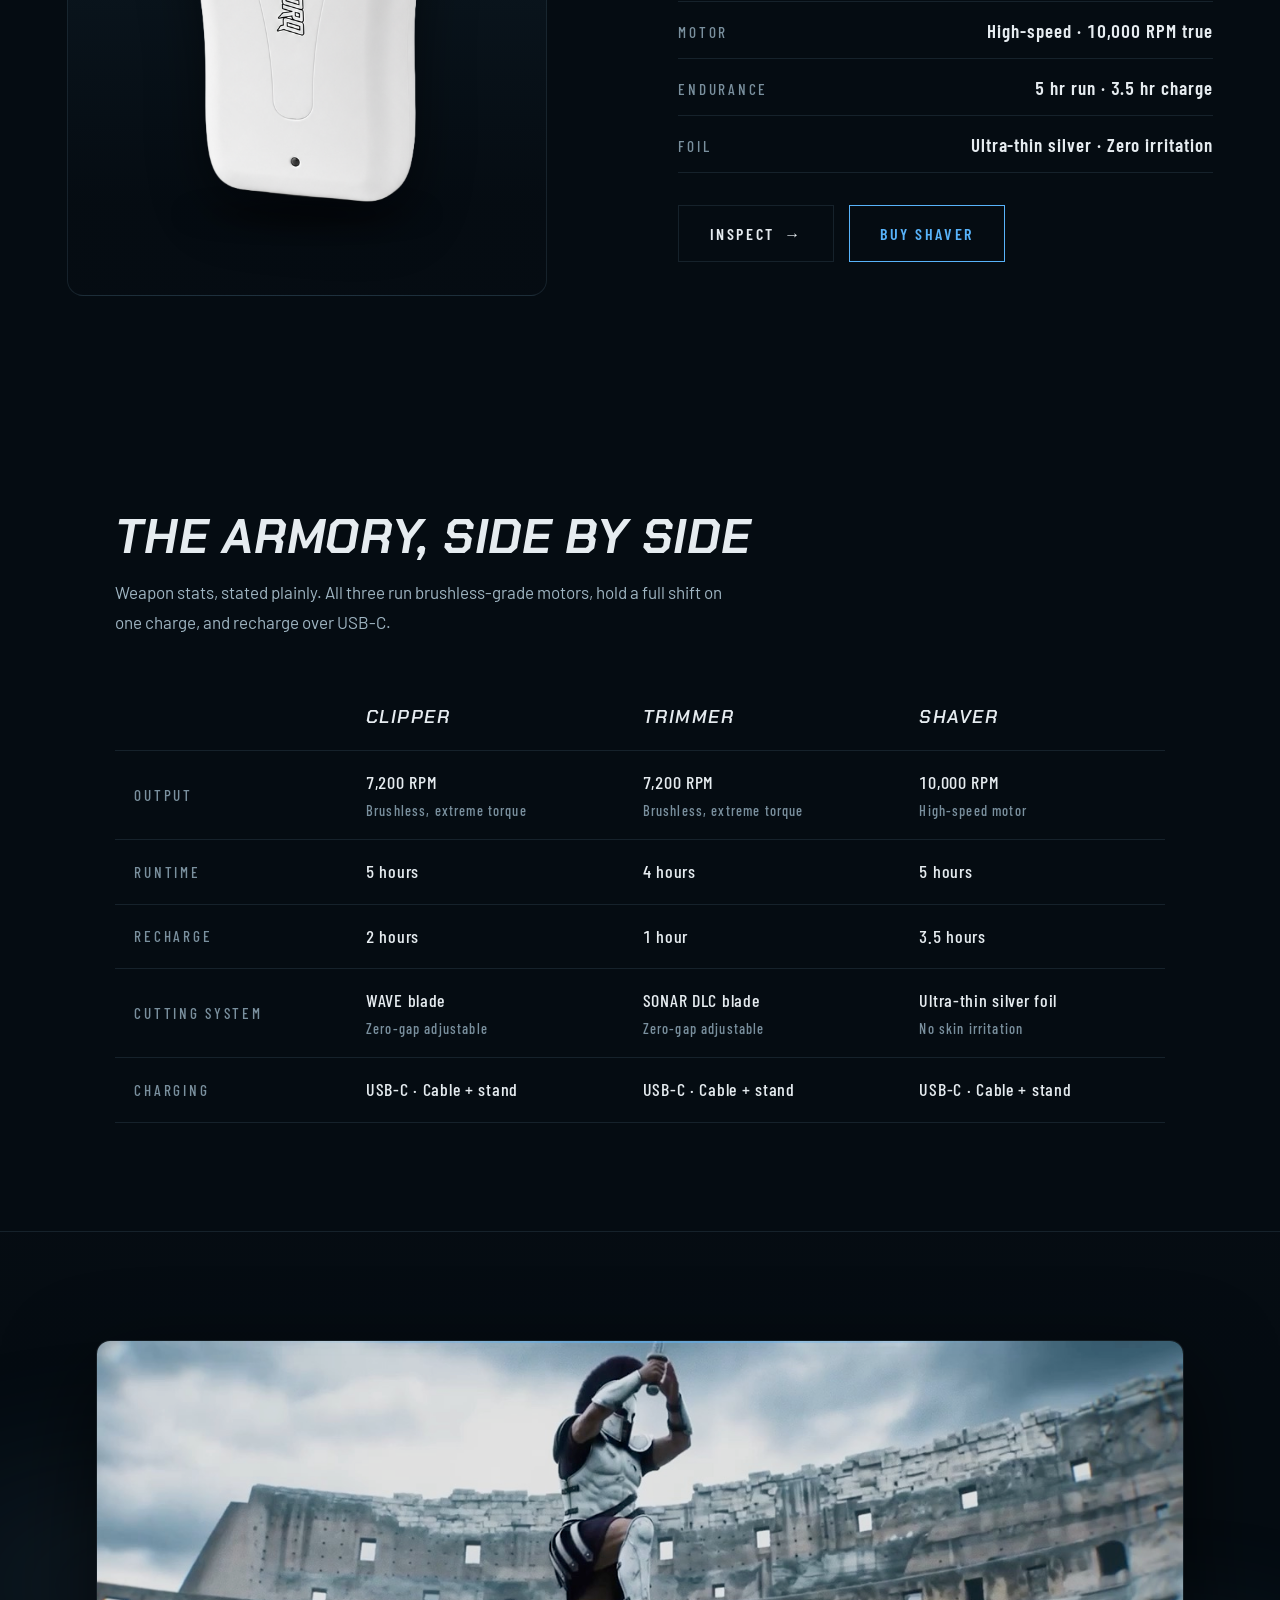
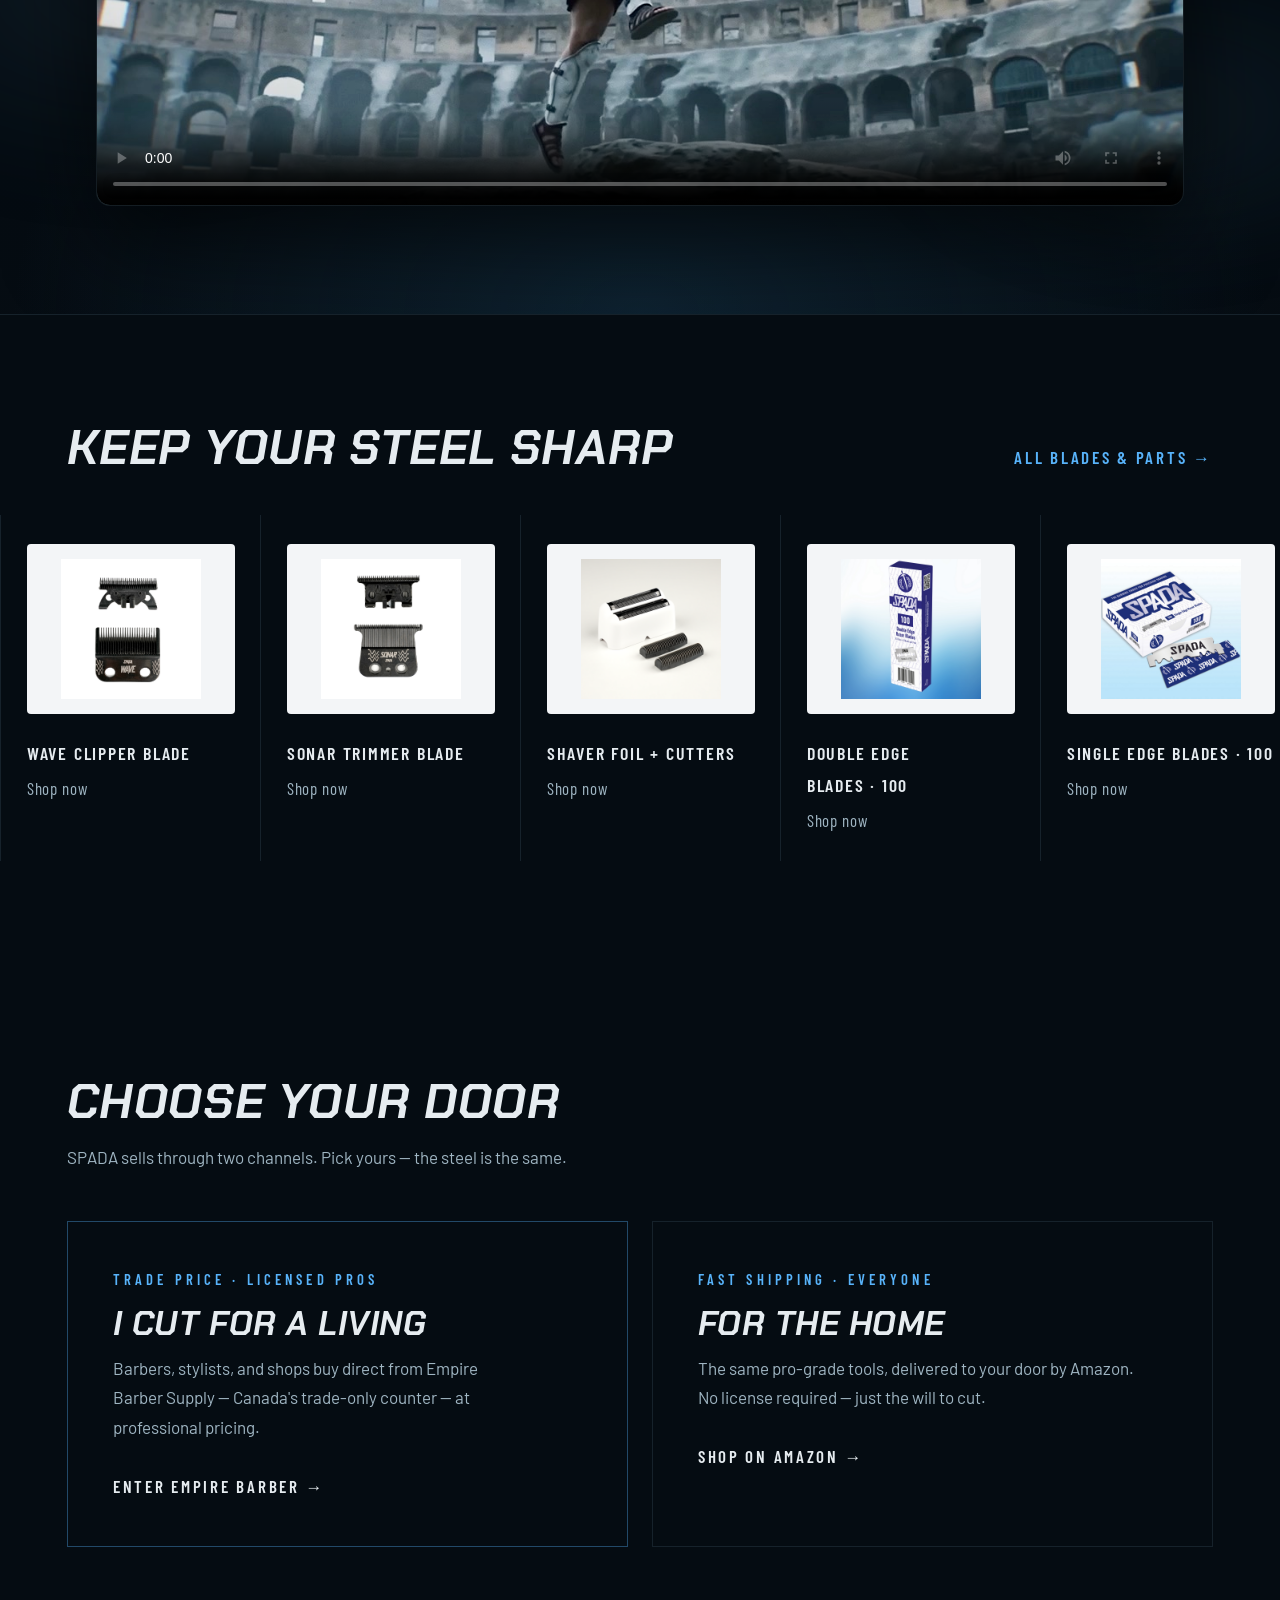
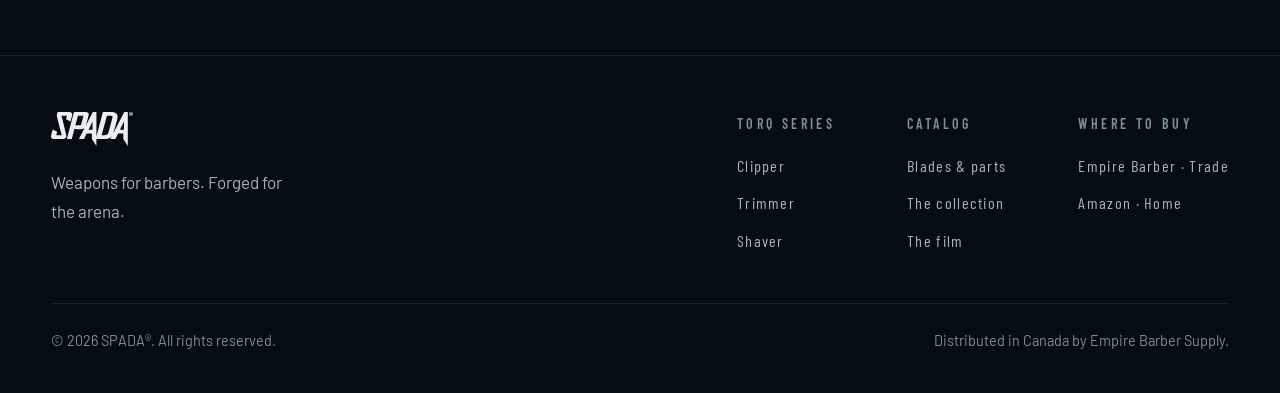
==== commit 67e59369: "Fix blank hero on mobile: poster fallback + data-aware video The 29 MB hero commercial with preload=" ====
--- a/index.html
+++ b/index.html
@@ -21,6 +21,7 @@
 <meta name="twitter:description" content="Professional barber clippers, trimmers and foil shavers. Brushless torque, surgical blade steel, five-hour endurance.">
 <meta name="twitter:image" content="https://www.spadabarber.com/assets/images/renders/clipper-dock-34.png">
 <link rel="icon" type="image/svg+xml" href="assets/brand/favicon.svg">
+<link rel="preload" as="image" href="assets/images/film-poster.jpg">
 <script type="application/ld+json">
 {
   "@context": "https://schema.org",
@@ -78,7 +79,7 @@
 
 <section class="hero">
   <div class="hero-film" aria-hidden="true">
-    <video muted playsinline preload="auto" src="assets/videos/commercial-01.mp4"></video>
+    <video muted playsinline preload="none" src="assets/videos/commercial-01.mp4"></video>
     <video muted playsinline preload="none" src="assets/videos/commercial-02.mp4"></video>
   </div>
   <div class="hero-scrim"></div>
--- a/css/main.css
+++ b/css/main.css
@@ -327,6 +327,12 @@
   position: absolute;
   inset: 0;
   z-index: -2;
+  /* Poster is the always-on hero base: paints instantly and stays put when the
+     heavy commercial can't autoplay (mobile data, Low Power Mode, data-saver).
+     rgba overlay (not oklch) so the fallback holds in every browser. */
+  background:
+    linear-gradient(rgba(10, 15, 21, 0.6), rgba(10, 15, 21, 0.6)),
+    center / cover no-repeat url("../assets/images/film-poster.jpg");
 }
 .hero-film video {
   position: absolute;
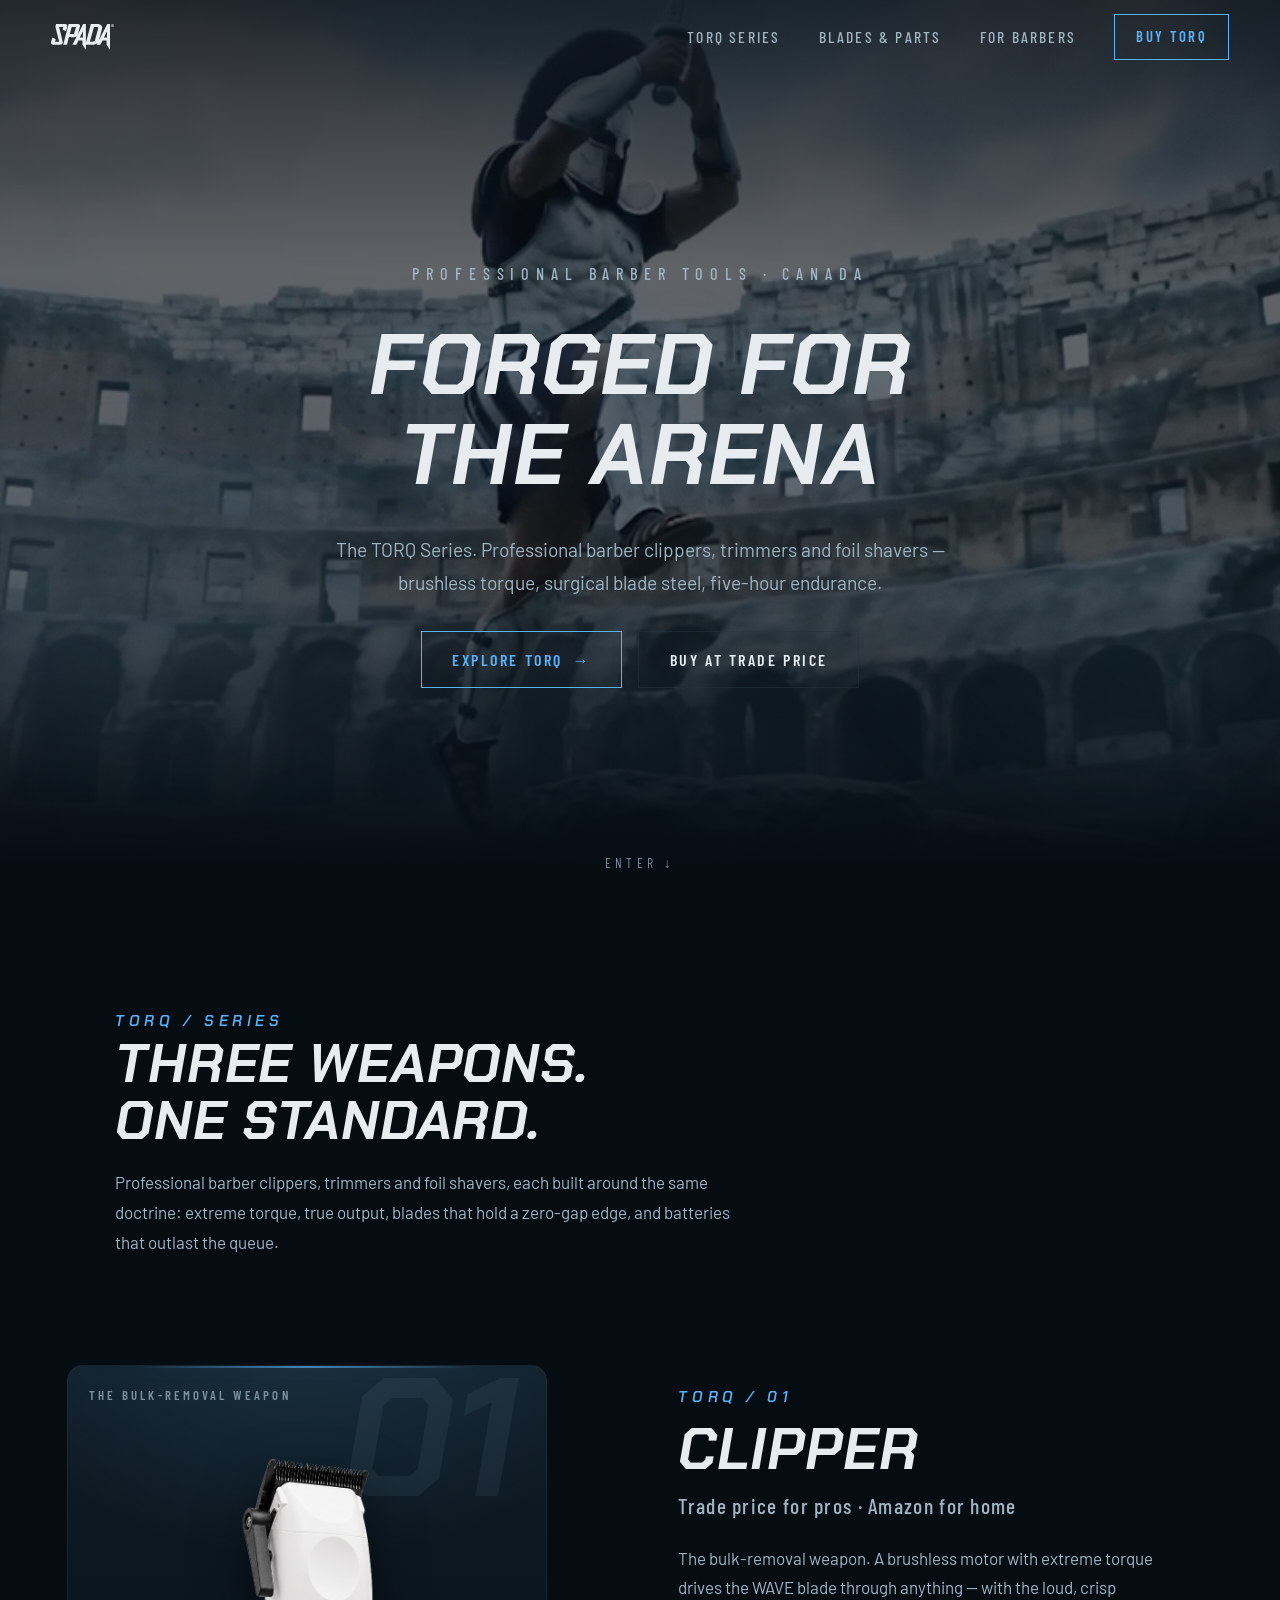
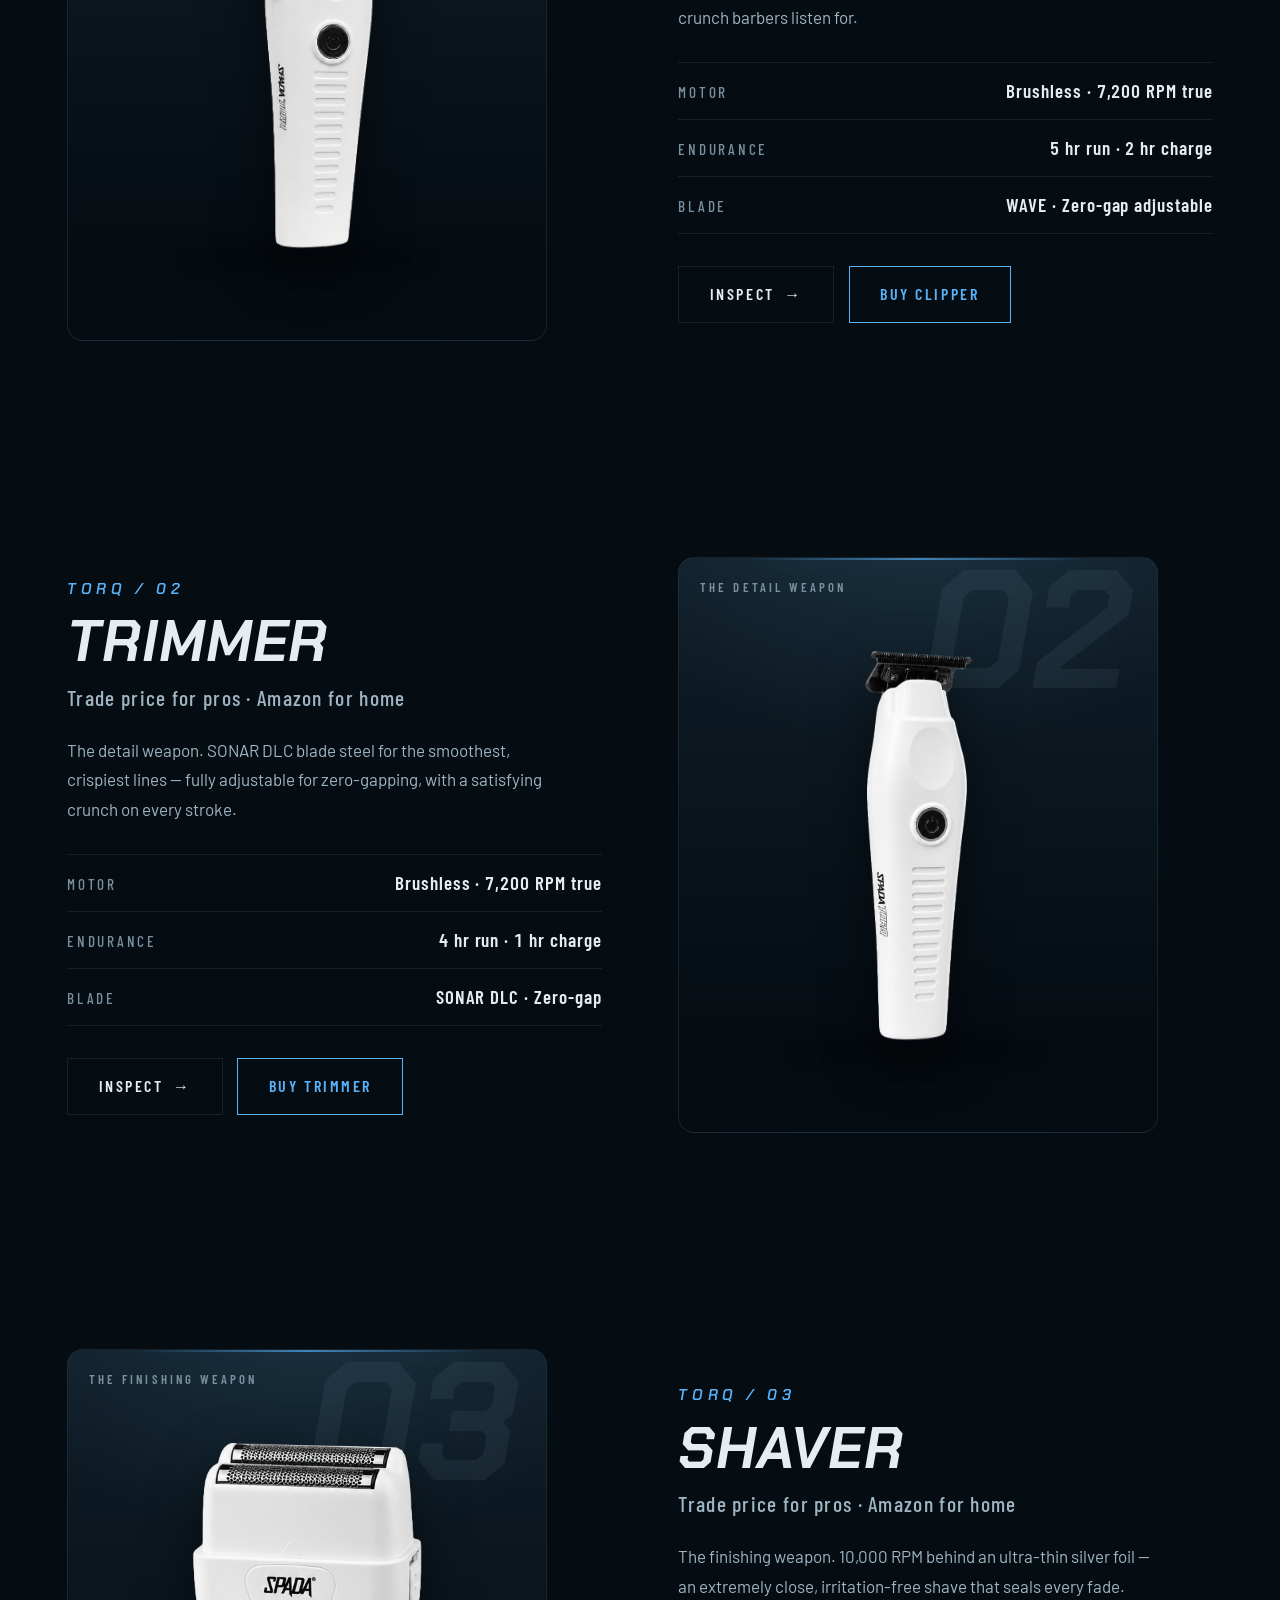
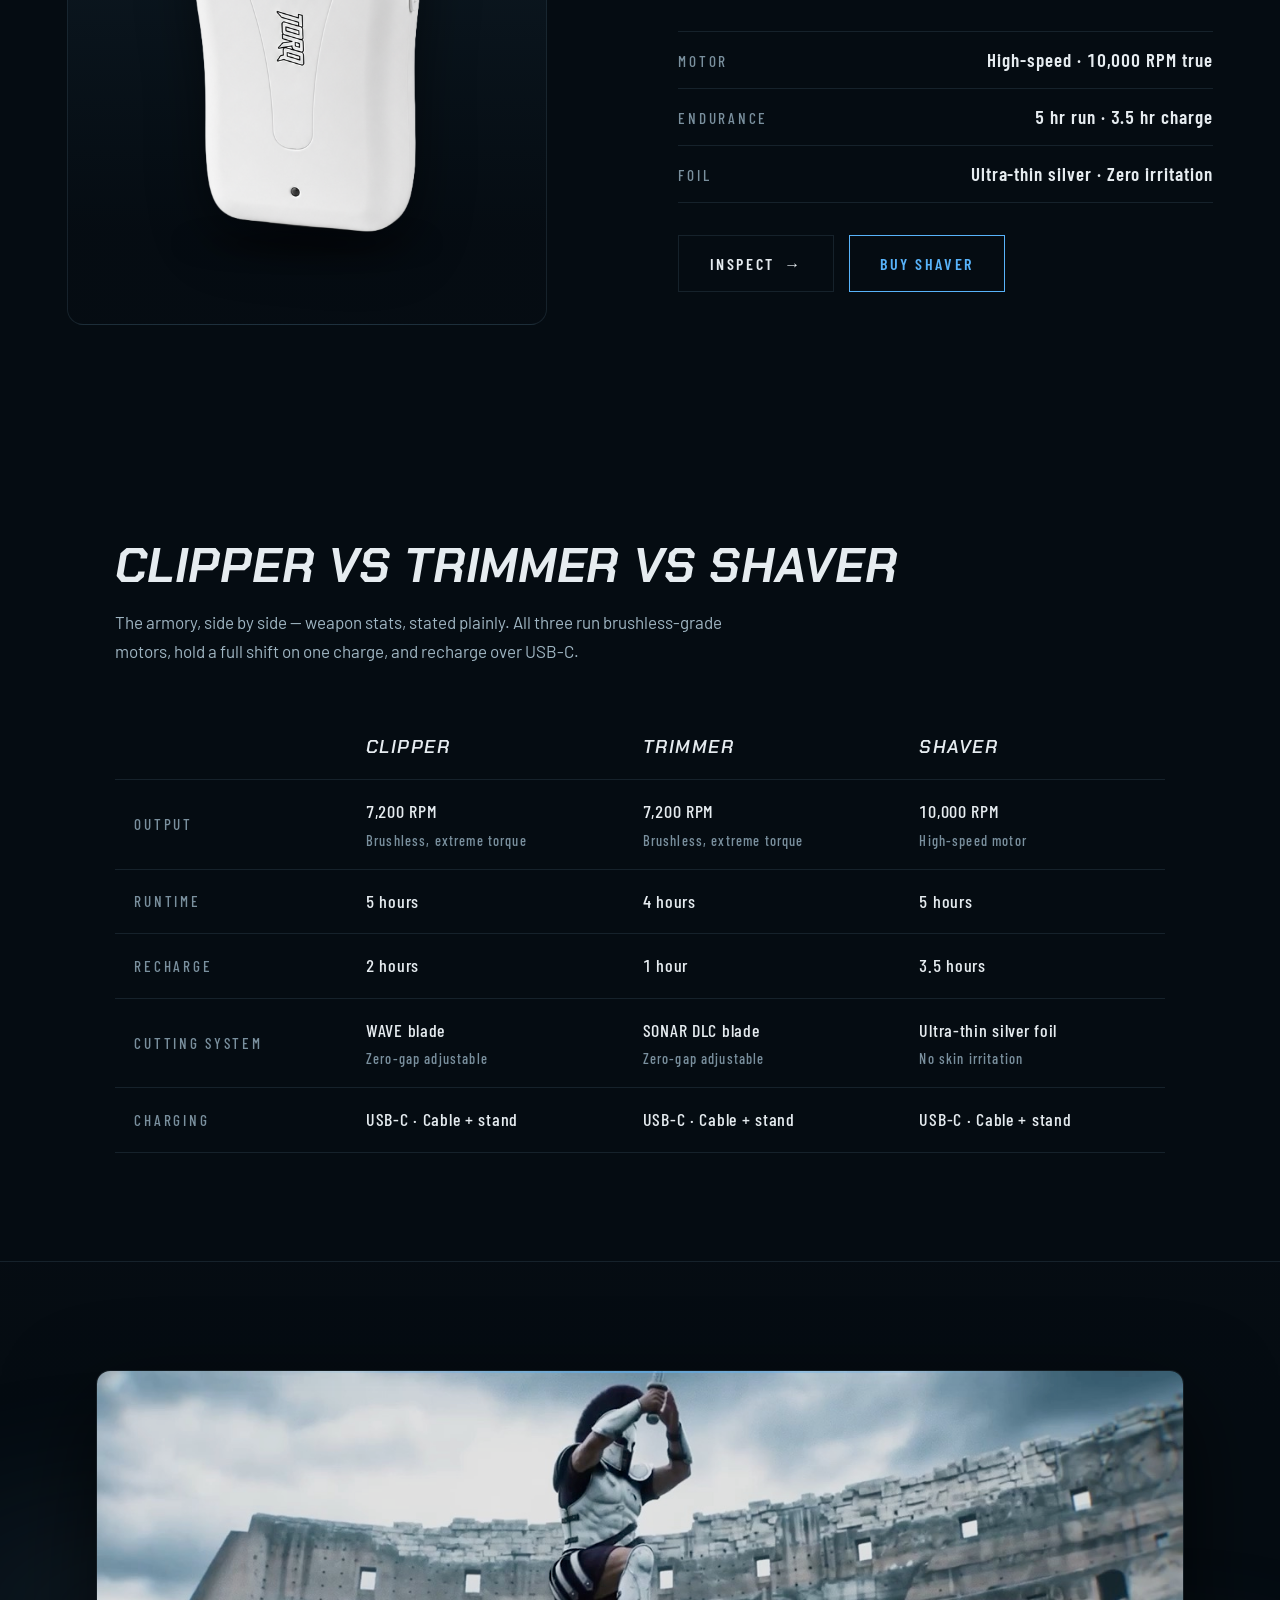
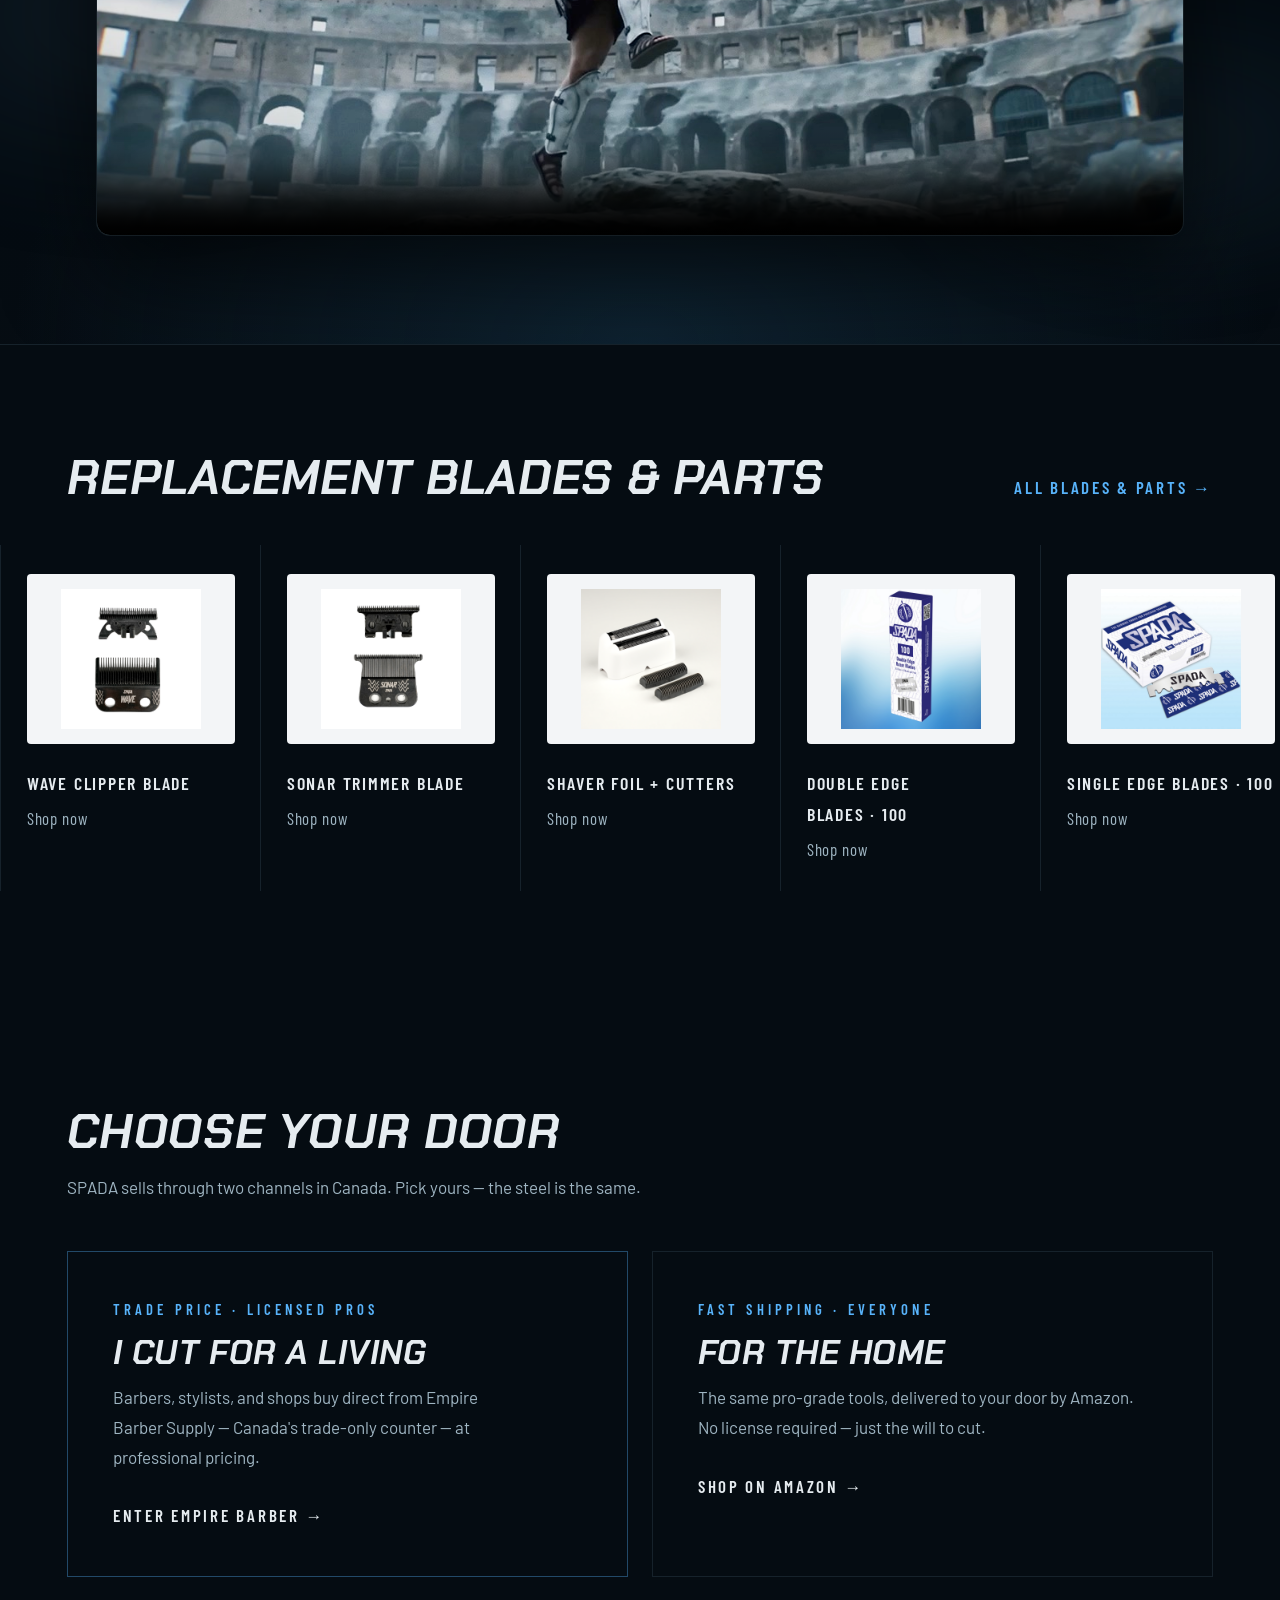
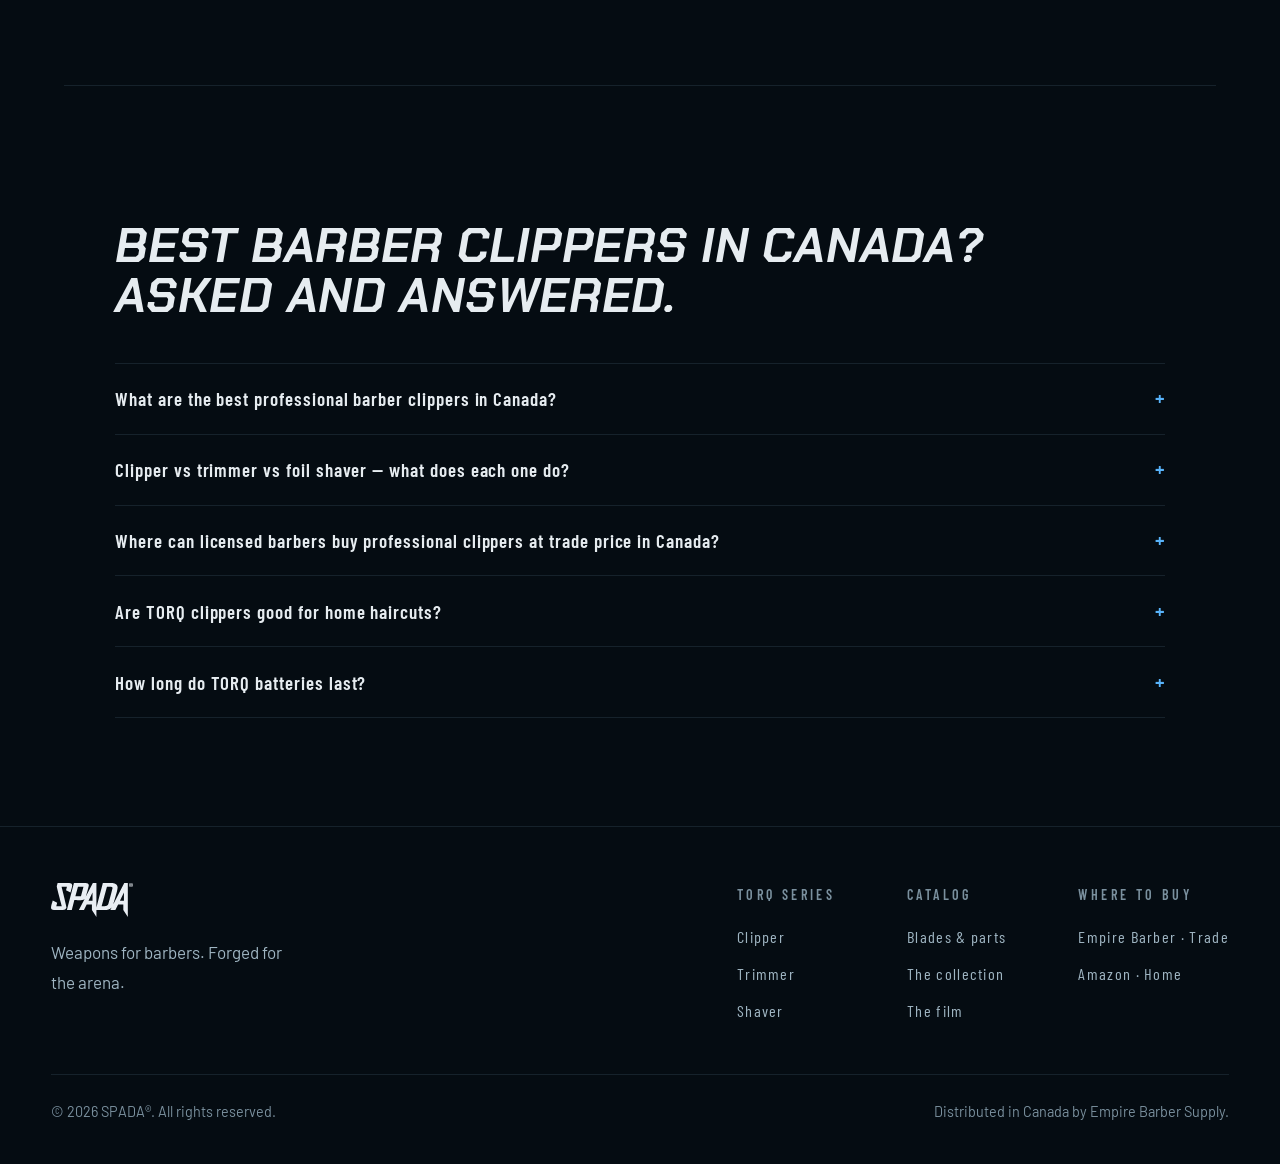
==== commit 2b6f5504: "SEO: keyword-led titles/headings, FAQ + schema, geo-target Canada Target "best clippers / trimmers /" ====
--- a/index.html
+++ b/index.html
@@ -1,24 +1,24 @@
 <!DOCTYPE html>
-<html lang="en">
+<html lang="en-CA">
 <head>
 <meta charset="UTF-8">
 <meta name="viewport" content="width=device-width, initial-scale=1.0">
-<title>SPADA® Barber Tools — TORQ Professional Clippers, Trimmers &amp; Foil Shavers | Canada</title>
-<meta name="description" content="SPADA TORQ Series: professional cordless barber clippers, hair trimmers and foil shavers. Brushless motors, true 7,200 RPM, WAVE &amp; SONAR zero-gap blades, 5-hour battery, USB-C. Trade pricing for licensed barbers at Empire Barber Supply, Amazon for home barbers.">
-<meta name="keywords" content="barber clippers, professional hair clippers Canada, cordless barber clipper, barber trimmer, zero gap trimmer, foil shaver barber, barber tools, barber supplies Canada, SPADA TORQ, brushless clipper, clipper for fades">
+<title>Best Professional Barber Clippers, Trimmers &amp; Shavers in Canada | SPADA® TORQ</title>
+<meta name="description" content="Canada's professional barber clippers, trimmers &amp; foil shavers. Brushless motors at a true 7,200 RPM, WAVE &amp; SONAR zero-gap blades, 5-hour batteries, USB-C. Trade price for licensed barbers at Empire Barber Supply — Amazon.ca for home.">
+<meta name="keywords" content="best barber clippers Canada, best hair clippers Canada, best professional clippers, best trimmer for barbers, best foil shaver, barber clippers, professional hair clippers Canada, cordless barber clipper, zero gap trimmer, barber supplies Canada, SPADA TORQ, clipper for fades">
 <meta name="robots" content="index, follow">
 <meta name="theme-color" content="#0a0f15">
 <link rel="canonical" href="https://www.spadabarber.com/">
 <meta property="og:site_name" content="SPADA Barber">
 <meta property="og:type" content="website">
-<meta property="og:title" content="SPADA® — Forged for the Arena | TORQ Professional Barber Tools">
-<meta property="og:description" content="Professional barber clippers, trimmers and foil shavers. Brushless torque, surgical blade steel, five-hour endurance. Three weapons, one standard.">
+<meta property="og:title" content="Best Professional Barber Clippers, Trimmers &amp; Shavers in Canada — SPADA® TORQ">
+<meta property="og:description" content="Professional barber clippers, trimmers and foil shavers for Canadian barbers. Brushless torque, surgical blade steel, five-hour endurance. Three weapons, one standard.">
 <meta property="og:url" content="https://www.spadabarber.com/">
 <meta property="og:image" content="https://www.spadabarber.com/assets/images/renders/clipper-dock-34.png">
 <meta property="og:locale" content="en_CA">
 <meta name="twitter:card" content="summary_large_image">
-<meta name="twitter:title" content="SPADA® — Forged for the Arena | TORQ Professional Barber Tools">
-<meta name="twitter:description" content="Professional barber clippers, trimmers and foil shavers. Brushless torque, surgical blade steel, five-hour endurance.">
+<meta name="twitter:title" content="Best Professional Barber Clippers, Trimmers &amp; Shavers in Canada — SPADA® TORQ">
+<meta name="twitter:description" content="Professional barber clippers, trimmers and foil shavers for Canadian barbers. Brushless torque, surgical blade steel, five-hour endurance.">
 <meta name="twitter:image" content="https://www.spadabarber.com/assets/images/renders/clipper-dock-34.png">
 <link rel="icon" type="image/svg+xml" href="assets/brand/favicon.svg">
 <link rel="preload" as="image" href="assets/images/film-poster.jpg">
@@ -33,6 +33,7 @@
       "url": "https://www.spadabarber.com/",
       "logo": "https://www.spadabarber.com/assets/brand/spada-logo-chrome.svg",
       "description": "SPADA builds professional barber tools — the TORQ Series of cordless clippers, trimmers and foil shavers — sold at trade price to licensed barbers through Empire Barber Supply and on Amazon for home use.",
+      "areaServed": { "@type": "Country", "name": "Canada" },
       "sameAs": ["https://www.empirebarber.ca/collections/spada"]
     },
     {
@@ -49,6 +50,39 @@
         { "@type": "ListItem", "position": 2, "name": "SPADA TORQ Trimmer", "url": "https://www.spadabarber.com/torq-trimmer.html" },
         { "@type": "ListItem", "position": 3, "name": "SPADA TORQ Shaver", "url": "https://www.spadabarber.com/torq-shaver.html" }
       ]
+    }
+  ]
+}
+</script>
+<script type="application/ld+json">
+{
+  "@context": "https://schema.org",
+  "@type": "FAQPage",
+  "mainEntity": [
+    {
+      "@type": "Question",
+      "name": "What are the best professional barber clippers in Canada?",
+      "acceptedAnswer": { "@type": "Answer", "text": "Canadian barbers weigh three things: torque, blade steel, and runtime. The SPADA TORQ Clipper runs a high-strength brushless motor at a true 7,200 RPM with a zero-gap adjustable WAVE blade and a 5-hour battery — professional spec, sold at trade price to licensed barbers through Empire Barber Supply and on Amazon.ca for home use." }
+    },
+    {
+      "@type": "Question",
+      "name": "Clipper vs trimmer vs foil shaver — what does each one do?",
+      "acceptedAnswer": { "@type": "Answer", "text": "Clippers remove bulk and cut fades. Trimmers draw the sharp outlines around hairlines and beards with a zero-gap blade. Foil shavers finish the fade down to skin without irritation. Most working barbers run all three — that's the TORQ Series." }
+    },
+    {
+      "@type": "Question",
+      "name": "Where can licensed barbers buy professional clippers at trade price in Canada?",
+      "acceptedAnswer": { "@type": "Answer", "text": "SPADA sells to licensed barbers, stylists and shops through Empire Barber Supply — Canada's trade-only counter — with professional pricing across the full TORQ lineup and every replacement blade and part." }
+    },
+    {
+      "@type": "Question",
+      "name": "Are TORQ clippers good for home haircuts?",
+      "acceptedAnswer": { "@type": "Answer", "text": "Yes. The same pro-grade clippers, trimmers and shavers ship across Canada on Amazon.ca. No license required." }
+    },
+    {
+      "@type": "Question",
+      "name": "How long do TORQ batteries last?",
+      "acceptedAnswer": { "@type": "Answer", "text": "The TORQ Clipper and TORQ Shaver each hold up to 5 hours per charge; the TORQ Trimmer holds 4 hours and recharges in one hour. All three charge over USB-C, with a stand and cable in the box." }
     }
   ]
 }
@@ -86,8 +120,8 @@
   <div class="fog-layer fog-a" style="top: 42%; left: -18%;"></div>
   <div class="fog-layer fog-b" style="top: 55%; right: -14%;"></div>
   <div class="hero-stage">
-    <p class="hero-kicker">Pro Tools for Modern Barbers</p>
-    <h1 class="display">Forged for<br>the arena</h1>
+    <p class="hero-kicker">Professional Barber Tools · Canada</p>
+    <h1 class="display"><span class="visually-hidden">Professional barber clippers, trimmers &amp; foil shavers — </span>Forged for<br>the arena</h1>
     <p class="lede">The TORQ Series. Professional barber clippers, trimmers and foil shavers — brushless torque, surgical blade steel, five-hour endurance.</p>
     <div class="hero-ctas">
       <a class="btn btn-led" href="#torq">Explore TORQ <span class="arrow" aria-hidden="true">→</span></a>
@@ -100,7 +134,7 @@
 <section class="torq-intro" id="torq">
   <p class="blade-tag reveal">TORQ / Series</p>
   <h2 class="display reveal">Three weapons.<br>One standard.</h2>
-  <p class="lede reveal">Every TORQ tool is built around the same doctrine: extreme torque, true output, blades that hold a zero-gap edge, and batteries that outlast the queue.</p>
+  <p class="lede reveal">Professional barber clippers, trimmers and foil shavers, each built around the same doctrine: extreme torque, true output, blades that hold a zero-gap edge, and batteries that outlast the queue.</p>
 </section>
 
 <section class="showcase">
@@ -179,8 +213,8 @@
 </section>
 
 <section class="armory">
-  <h2 class="display reveal">The armory, side by side</h2>
-  <p class="lede reveal">Weapon stats, stated plainly. All three run brushless-grade motors, hold a full shift on one charge, and recharge over USB-C.</p>
+  <h2 class="display reveal">Clipper vs trimmer vs shaver</h2>
+  <p class="lede reveal">The armory, side by side — weapon stats, stated plainly. All three run brushless-grade motors, hold a full shift on one charge, and recharge over USB-C.</p>
   <div class="armory-table-wrap reveal">
     <table>
       <thead>
@@ -241,7 +275,7 @@
 
 <section class="rack-section">
   <div class="rack-head">
-    <h2 class="display reveal">Keep your steel sharp</h2>
+    <h2 class="display reveal">Replacement blades &amp; parts</h2>
     <a class="rack-link" href="accessories.html">All blades &amp; parts →</a>
   </div>
   <div class="rack reveal">
@@ -285,7 +319,7 @@
 
 <section class="doors" id="pro">
   <h2 class="display reveal">Choose your door</h2>
-  <p class="lede reveal">SPADA sells through two channels. Pick yours — the steel is the same.</p>
+  <p class="lede reveal">SPADA sells through two channels in Canada. Pick yours — the steel is the same.</p>
   <div class="doors-grid reveal">
     <a class="door door-pro" href="https://www.empirebarber.ca/collections/spada" target="_blank" rel="noopener">
       <p class="door-eyebrow">Trade price · Licensed pros</p>
@@ -299,6 +333,33 @@
       <p>The same pro-grade tools, delivered to your door by Amazon. No license required — just the will to cut.</p>
       <p class="door-cta">Shop on Amazon <span class="arrow" aria-hidden="true">→</span></p>
     </a>
+  </div>
+</section>
+
+<section class="faq" id="faq" aria-label="Frequently asked questions">
+  <p class="blade-tag reveal">Straight answers</p>
+  <h2 class="display reveal">Best barber clippers in Canada?<br>Asked and answered.</h2>
+  <div class="faq-list reveal">
+    <details>
+      <summary>What are the best professional barber clippers in Canada?</summary>
+      <p>Canadian barbers weigh three things: torque, blade steel, and runtime. The <a href="torq-clipper.html">TORQ Clipper</a> runs a high-strength brushless motor at a true 7,200&nbsp;RPM with a zero-gap adjustable WAVE blade and a 5-hour battery — professional spec, sold at trade price to licensed barbers through Empire Barber Supply and on Amazon.ca for home use.</p>
+    </details>
+    <details>
+      <summary>Clipper vs trimmer vs foil shaver — what does each one do?</summary>
+      <p>Clippers remove bulk and cut fades. Trimmers draw the sharp outlines around hairlines and beards with a zero-gap blade. Foil shavers finish the fade down to skin without irritation. Most working barbers run all three — that's the <a href="#torq">TORQ Series</a>.</p>
+    </details>
+    <details>
+      <summary>Where can licensed barbers buy professional clippers at trade price in Canada?</summary>
+      <p>SPADA sells to licensed barbers, stylists and shops through <a href="https://www.empirebarber.ca/collections/spada" target="_blank" rel="noopener">Empire Barber Supply</a> — Canada's trade-only counter — with professional pricing across the full TORQ lineup and every <a href="accessories.html">replacement blade and part</a>.</p>
+    </details>
+    <details>
+      <summary>Are TORQ clippers good for home haircuts?</summary>
+      <p>Yes. The same pro-grade clippers, trimmers and shavers ship across Canada on <a href="https://www.amazon.ca/s?k=spada+barber" target="_blank" rel="noopener">Amazon.ca</a>. No license required.</p>
+    </details>
+    <details>
+      <summary>How long do TORQ batteries last?</summary>
+      <p>The <a href="torq-clipper.html">Clipper</a> and <a href="torq-shaver.html">Shaver</a> each hold up to 5&nbsp;hours per charge; the <a href="torq-trimmer.html">Trimmer</a> holds 4&nbsp;hours and recharges in one hour. All three charge over USB-C, with a stand and cable in the box.</p>
+    </details>
   </div>
 </section>
 
--- a/css/main.css
+++ b/css/main.css
@@ -327,16 +327,28 @@
   position: absolute;
   inset: 0;
   z-index: -2;
-  /* Poster is the always-on hero base: paints instantly and stays put when the
-     heavy commercial can't autoplay (mobile data, Low Power Mode, data-saver).
-     rgba overlay (not oklch) so the fallback holds in every browser. */
+  background: var(--night);
+}
+/* Poster fallback: paints instantly so the hero is never blank, then fades
+   out once a commercial actually plays — so the moving film reads over the
+   dark base instead of ghosting against a frozen frame. It stays put on
+   phones / reduced-motion / data-saver, where the film never starts.
+   rgba overlay (not oklch) so the fallback holds in every browser. */
+.hero-film::before {
+  content: "";
+  position: absolute;
+  inset: 0;
+  z-index: 0;
   background:
     linear-gradient(rgba(10, 15, 21, 0.6), rgba(10, 15, 21, 0.6)),
     center / cover no-repeat url("../assets/images/film-poster.jpg");
-}
+  transition: opacity 1.4s var(--ease-out);
+}
+.hero-film.film-live::before { opacity: 0; }
 .hero-film video {
   position: absolute;
   inset: 0;
+  z-index: 1;
   width: 100%;
   height: 100%;
   object-fit: cover;
@@ -1123,6 +1135,44 @@
   .catalog-row .btn { justify-self: start; grid-column: 2; }
 }
 
+/* ---------- FAQ ---------- */
+.faq {
+  max-width: 72rem;
+  margin-inline: auto;
+  padding: var(--section) var(--gutter);
+  border-top: 1px solid var(--steel-hair);
+}
+.faq h2 { font-size: clamp(1.9rem, 4.5vw, 3rem); }
+.faq-list { margin-top: 2.6rem; border-top: 1px solid var(--steel-hair); }
+.faq-list details { border-bottom: 1px solid var(--steel-hair); }
+.faq-list summary {
+  display: flex;
+  align-items: baseline;
+  justify-content: space-between;
+  gap: 1.5rem;
+  padding: 1.15rem 0;
+  cursor: pointer;
+  list-style: none;
+  font-family: var(--font-cond);
+  font-weight: 600;
+  font-size: 1.18rem;
+  letter-spacing: 0.05em;
+  color: var(--chrome);
+  transition: color 0.3s var(--ease-out);
+}
+.faq-list summary::-webkit-details-marker { display: none; }
+.faq-list summary::after {
+  content: "+";
+  flex: none;
+  color: var(--led);
+  font-size: 1.35rem;
+  line-height: 1;
+}
+.faq-list details[open] summary::after { content: "–"; }
+.faq-list summary:hover { color: var(--led); }
+.faq-list details p { color: var(--fog); max-width: 66ch; padding: 0 0 1.4rem; }
+.faq-list details a { color: var(--led); text-underline-offset: 3px; }
+
 /* ---------- Reveals ---------- */
 html.js .reveal {
   opacity: 0;
